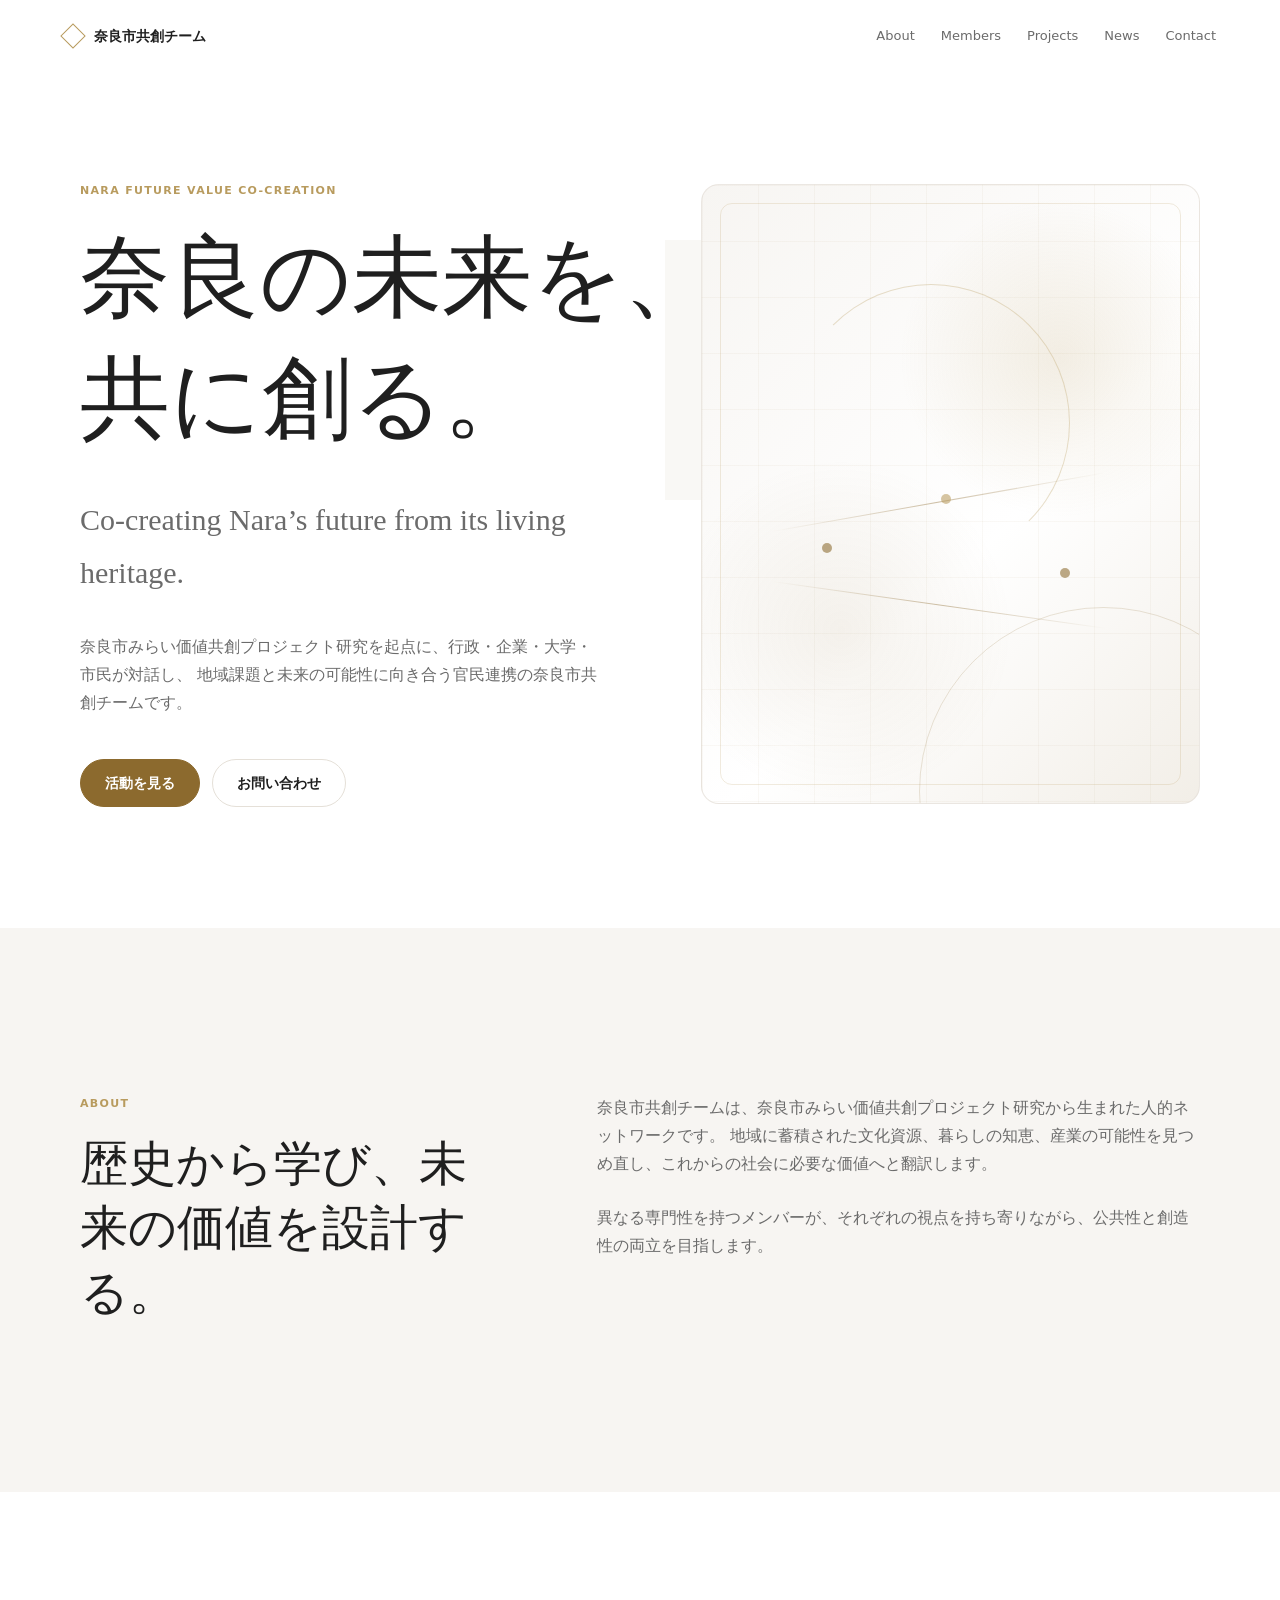
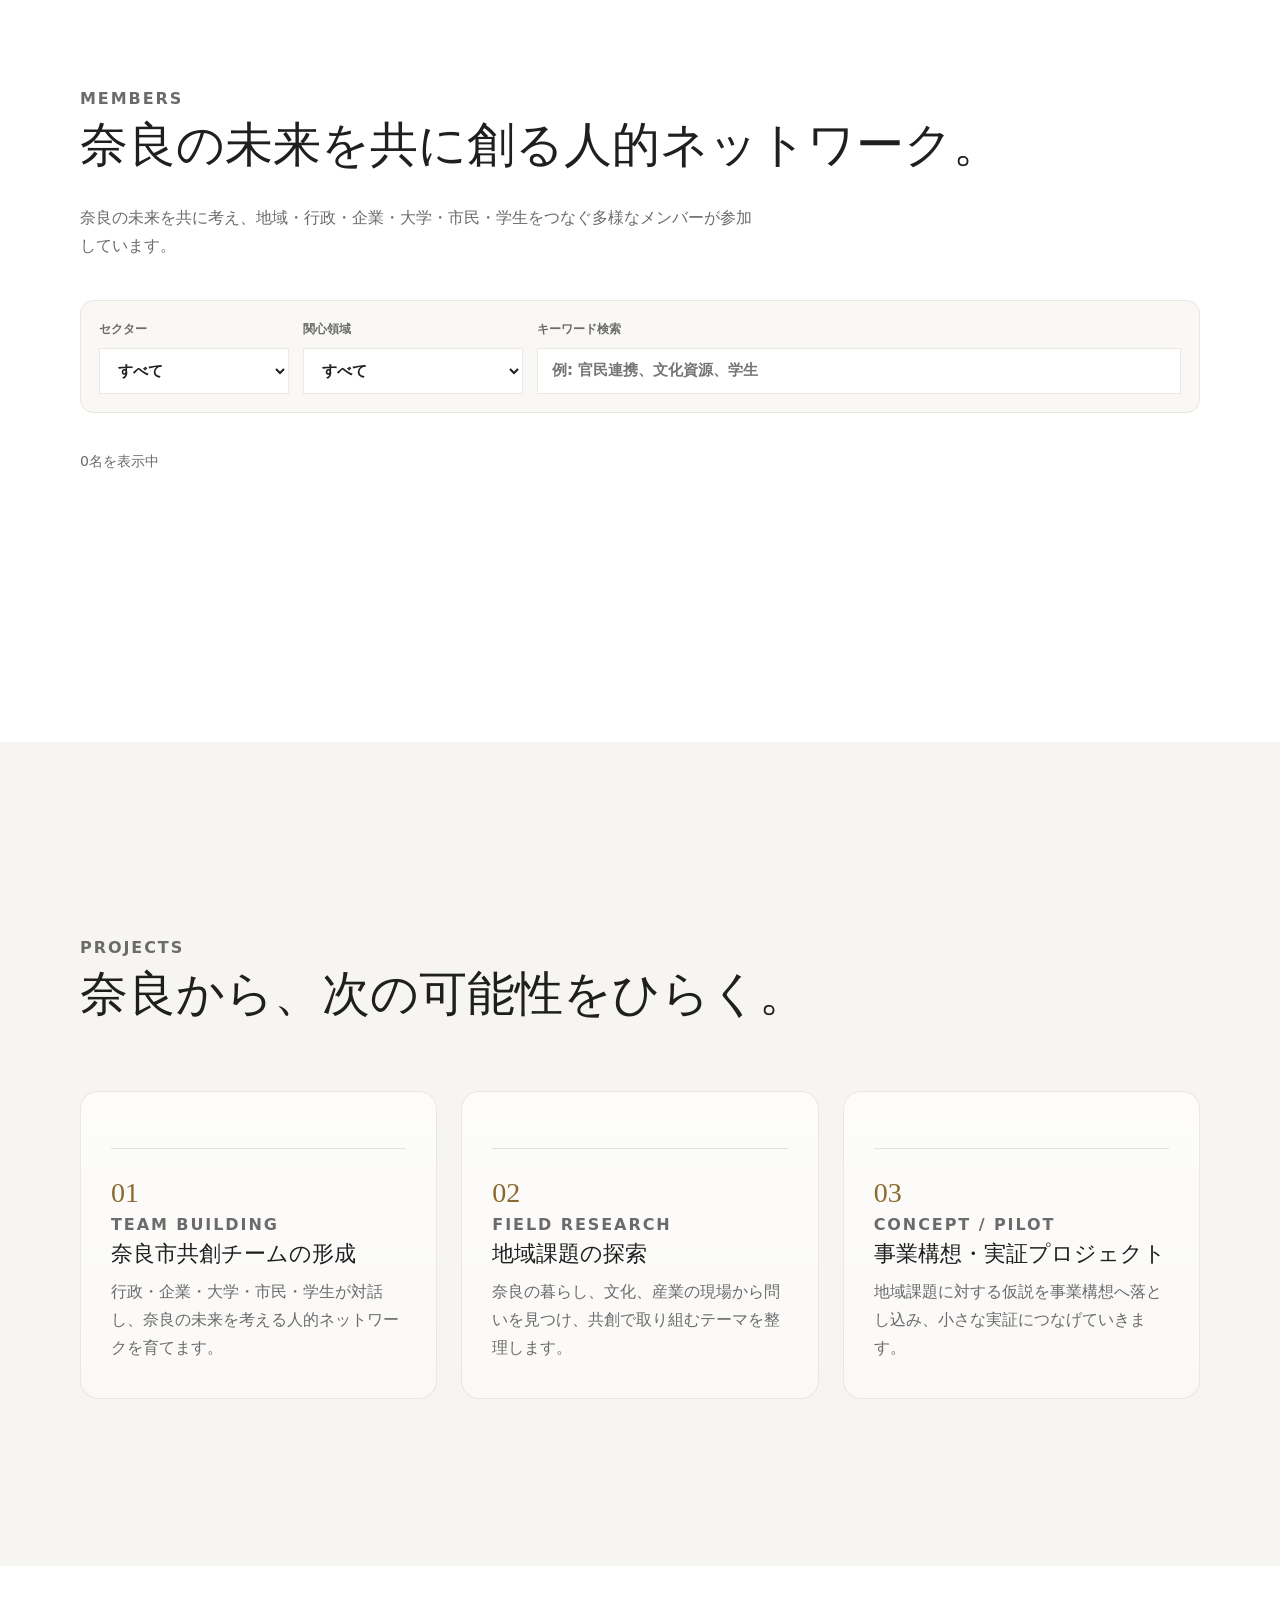
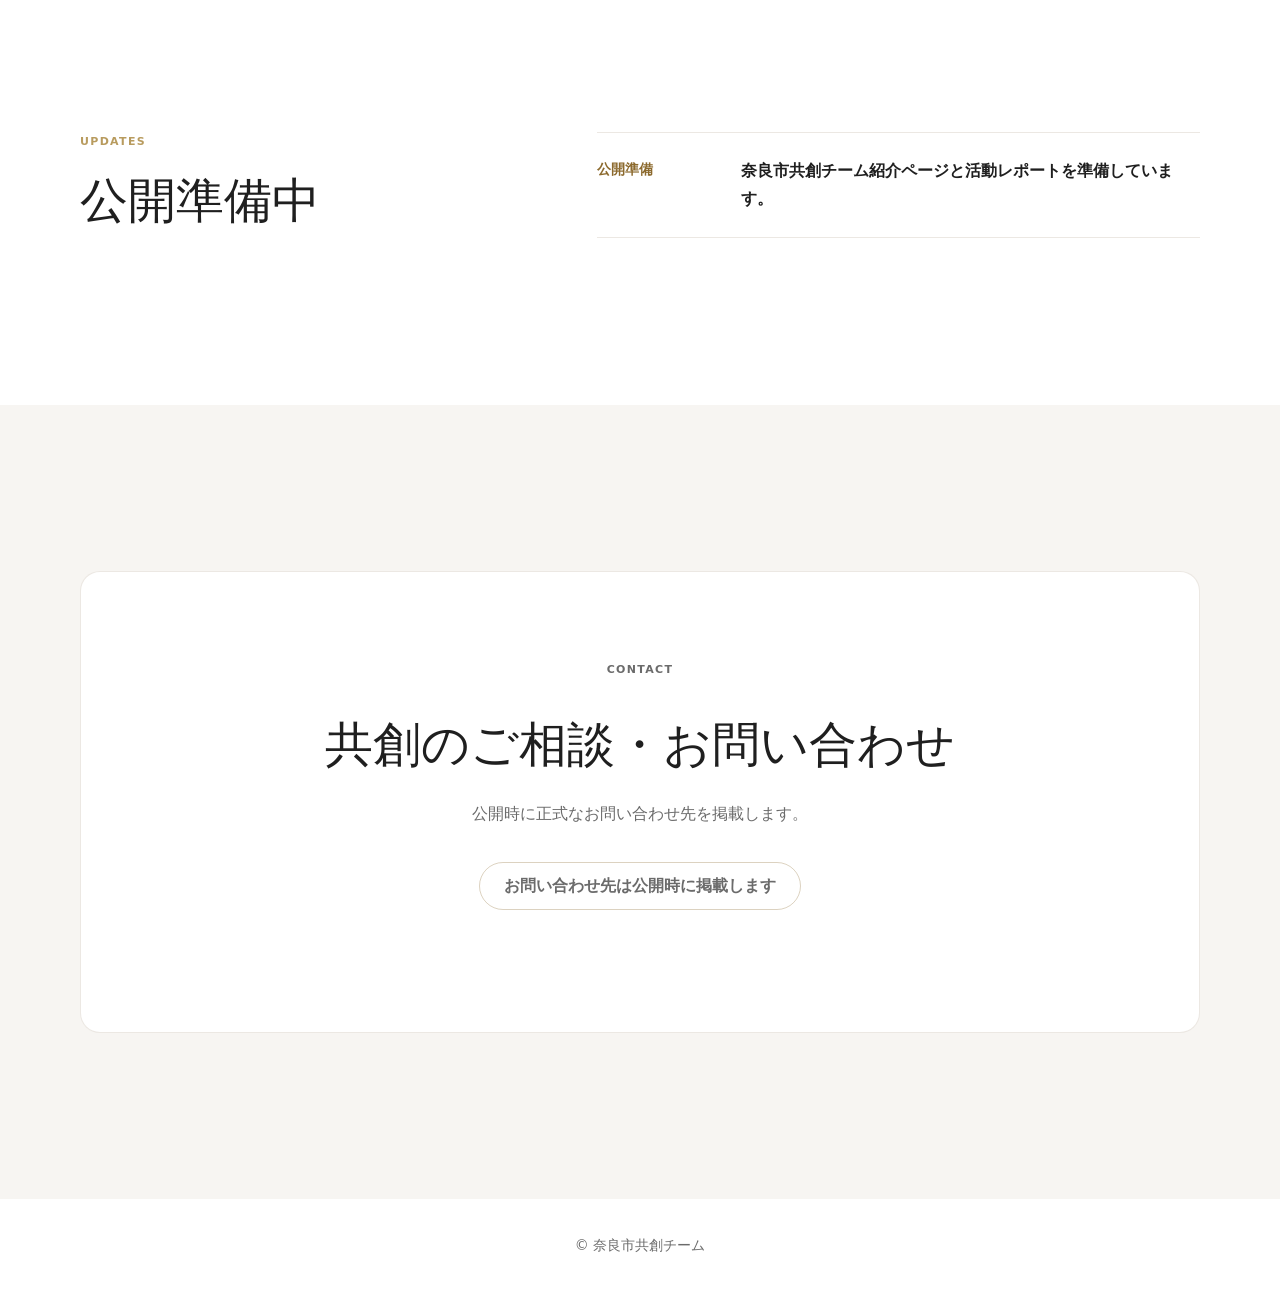
==== index.html @ 6acf70c8 "Add files via upload" ====
<!DOCTYPE html>
<html lang="ja">
<head>
  <meta charset="UTF-8">
  <meta name="viewport" content="width=device-width, initial-scale=1.0">
  <meta name="description" content="奈良市共創チームは、奈良市みらい価値共創プロジェクト研究から生まれた、共創・地域課題・官民連携を推進する人的ネットワークです。">
  <link rel="canonical" href="https://YOUR_GITHUB_USERNAME.github.io/nara-city-co-creation/">
  <meta property="og:type" content="website">
  <meta property="og:title" content="奈良市共創チーム | 奈良市みらい価値共創プロジェクト研究">
  <meta property="og:description" content="奈良の未来を共に創る。行政・企業・大学・市民がつながり、地域課題に向き合う奈良市共創チーム紹介サイトです。">
  <meta property="og:url" content="https://YOUR_GITHUB_USERNAME.github.io/nara-city-co-creation/">
  <meta property="og:image" content="https://YOUR_GITHUB_USERNAME.github.io/nara-city-co-creation/assets/ogp.svg">
  <meta property="og:image:alt" content="奈良市共創チームのサイトビジュアル">
  <meta property="og:site_name" content="奈良市共創チーム">
  <meta property="og:locale" content="ja_JP">
  <meta name="twitter:card" content="summary">
  <meta name="twitter:image" content="https://YOUR_GITHUB_USERNAME.github.io/nara-city-co-creation/assets/ogp.svg">
  <title>奈良市共創チーム | 奈良市みらい価値共創プロジェクト研究</title>
  <link rel="stylesheet" href="style.css">
</head>
<body>
  <header class="site-header" data-header>
    <a class="brand" href="#hero" aria-label="奈良市共創チーム ホーム">
      <span class="brand-mark"></span>
      <span>奈良市共創チーム</span>
    </a>
    <button class="nav-toggle" type="button" aria-expanded="false" aria-controls="site-nav">
      <span></span>
      <span></span>
      <span></span>
      <span class="sr-only">メニューを開く</span>
    </button>
    <nav class="site-nav" id="site-nav" aria-label="主要ナビゲーション">
      <a href="#about">About</a>
      <a href="#members">Members</a>
      <a href="#projects">Projects</a>
      <a href="#news">News</a>
      <a href="#contact">Contact</a>
    </nav>
  </header>

  <main>
    <section class="hero" id="hero">
      <div class="hero-inner">
        <div class="hero-copy">
          <p class="eyebrow">Nara Future Value Co-Creation</p>
          <h1><span class="nowrap">奈良の未来を、</span><br>共に創る。</h1>
          <p class="hero-subcopy">Co-creating Nara’s future from its living heritage.</p>
          <p class="hero-text">
            奈良市みらい価値共創プロジェクト研究を起点に、行政・企業・大学・市民が対話し、
            地域課題と未来の可能性に向き合う官民連携の奈良市共創チームです。
          </p>
          <div class="hero-actions">
            <a class="button primary" href="#projects">活動を見る</a>
            <a class="button secondary" href="#contact">お問い合わせ</a>
          </div>
        </div>
        <div class="hero-visual" aria-label="奈良の歴史性と未来志向を表す抽象ビジュアル">
          <div class="hero-art" aria-hidden="true">
            <span class="hero-arc"></span>
            <span class="hero-line one"></span>
            <span class="hero-line two"></span>
            <span class="hero-node first"></span>
            <span class="hero-node second"></span>
            <span class="hero-node third"></span>
          </div>
        </div>
      </div>
    </section>

    <section class="section about" id="about">
      <div class="section-grid">
        <div>
          <p class="section-label">About</p>
          <h2>歴史から学び、未来の価値を設計する。</h2>
        </div>
        <div class="section-body">
          <p>
            奈良市共創チームは、奈良市みらい価値共創プロジェクト研究から生まれた人的ネットワークです。
            地域に蓄積された文化資源、暮らしの知恵、産業の可能性を見つめ直し、これからの社会に必要な価値へと翻訳します。
          </p>
          <p>
            異なる専門性を持つメンバーが、それぞれの視点を持ち寄りながら、公共性と創造性の両立を目指します。
          </p>
        </div>
      </div>
    </section>

    <section class="section members" id="members">
      <div class="section-heading">
        <p class="section-label">Members</p>
        <h2>奈良の未来を共に創る人的ネットワーク。</h2>
        <p>
          奈良の未来を共に考え、地域・行政・企業・大学・市民・学生をつなぐ多様なメンバーが参加しています。
        </p>
      </div>
      <div class="member-tools" aria-label="メンバー検索と絞り込み">
        <div class="member-filters">
          <label>
            <span>セクター</span>
            <select id="sector-filter">
              <option value="all">すべて</option>
            </select>
          </label>
          <label>
            <span>関心領域</span>
            <select id="interest-filter">
              <option value="all">すべて</option>
            </select>
          </label>
          <label class="search-label">
            <span>キーワード検索</span>
            <input id="member-search" type="search" placeholder="例: 官民連携、文化資源、学生">
          </label>
        </div>
      </div>
      <p class="member-result" id="member-result" aria-live="polite"></p>
      <ul class="member-grid" id="member-grid"></ul>
    </section>

    <section class="section projects" id="projects">
      <div class="section-heading">
        <p class="section-label">Projects</p>
        <h2>奈良から、次の可能性をひらく。</h2>
      </div>
      <div class="project-grid">
        <article class="project-card">
          <span class="project-number">01</span>
          <p class="project-meta">Team Building</p>
          <h3>奈良市共創チームの形成</h3>
          <p>行政・企業・大学・市民・学生が対話し、奈良の未来を考える人的ネットワークを育てます。</p>
        </article>
        <article class="project-card">
          <span class="project-number">02</span>
          <p class="project-meta">Field Research</p>
          <h3>地域課題の探索</h3>
          <p>奈良の暮らし、文化、産業の現場から問いを見つけ、共創で取り組むテーマを整理します。</p>
        </article>
        <article class="project-card">
          <span class="project-number">03</span>
          <p class="project-meta">Concept / Pilot</p>
          <h3>事業構想・実証プロジェクト</h3>
          <p>地域課題に対する仮説を事業構想へ落とし込み、小さな実証につなげていきます。</p>
        </article>
      </div>
    </section>

    <section class="section news" id="news">
      <div class="section-grid">
        <div>
          <p class="section-label">Updates</p>
          <h2>公開準備中</h2>
        </div>
        <div class="news-list">
          <article class="news-item">
            <span class="news-status">公開準備</span>
            <p>奈良市共創チーム紹介ページと活動レポートを準備しています。</p>
          </article>
        </div>
      </div>
    </section>

    <section class="section contact" id="contact">
      <div class="contact-panel">
        <p class="section-label">Contact</p>
        <h2>共創のご相談・お問い合わせ</h2>
        <p>
          公開時に正式なお問い合わせ先を掲載します。
        </p>
        <p class="contact-status">お問い合わせ先は公開時に掲載します</p>
      </div>
    </section>
  </main>

  <footer class="site-footer">
    <p>&copy; 奈良市共創チーム</p>
  </footer>

  <script src="data/members.js"></script>
  <script src="script.js"></script>
</body>
</html>
---- style.css ----
:root {
  --bg: #ffffff;
  --bg-soft: #f7f5f2;
  --bg-warm: #fbfaf8;
  --text: #1f1f1f;
  --muted: #6b6b6b;
  --action: #8c6a2e;
  --accent: #b89b5e;
  --line: #e5e0d8;
  --line-soft: rgba(229, 224, 216, 0.72);
  --max: 1120px;
  --serif: "Hiragino Mincho ProN", "Yu Mincho", "YuMincho", "Noto Serif JP", serif;
  --sans: "Hiragino Sans", "Yu Gothic", "YuGothic", "Noto Sans JP", system-ui, sans-serif;
}

* {
  box-sizing: border-box;
}

html {
  scroll-behavior: smooth;
}

section {
  scroll-margin-top: 92px;
}

body {
  margin: 0;
  background: var(--bg);
  color: var(--text);
  font-family: var(--sans);
  font-size: 16px;
  line-height: 1.75;
  letter-spacing: 0;
}

a {
  color: inherit;
  text-decoration: none;
}

.sr-only {
  position: absolute;
  width: 1px;
  height: 1px;
  padding: 0;
  margin: -1px;
  overflow: hidden;
  clip: rect(0, 0, 0, 0);
  white-space: nowrap;
  border: 0;
}

.site-header {
  position: fixed;
  inset: 0 0 auto;
  z-index: 20;
  display: flex;
  align-items: center;
  justify-content: space-between;
  gap: 32px;
  padding: 24px clamp(20px, 5vw, 64px);
  background: rgba(255, 255, 255, 0.9);
  border-bottom: 1px solid transparent;
  backdrop-filter: blur(18px);
  box-shadow: 0 0 0 rgba(31, 31, 31, 0);
  transition: background 0.25s ease, border-color 0.25s ease, box-shadow 0.25s ease, padding 0.25s ease;
}

.site-header.is-scrolled {
  padding-top: 16px;
  padding-bottom: 16px;
  background: rgba(255, 255, 255, 0.95);
  border-color: rgba(229, 224, 216, 0.8);
  box-shadow: 0 8px 24px rgba(31, 31, 31, 0.035);
}

.brand {
  display: inline-flex;
  align-items: center;
  gap: 12px;
  font-size: 14px;
  font-weight: 700;
  white-space: nowrap;
}

.brand-mark {
  width: 18px;
  height: 18px;
  border: 1px solid var(--accent);
  transform: rotate(45deg);
}

.site-nav {
  display: flex;
  align-items: center;
  gap: 26px;
  color: var(--muted);
  font-size: 13px;
}

.site-nav a {
  transition: color 0.2s ease;
}

.site-nav a:hover,
.site-nav a:focus-visible {
  color: var(--text);
}

.nav-toggle {
  display: none;
  width: 42px;
  height: 42px;
  padding: 0;
  background: transparent;
  border: 1px solid var(--line);
  border-radius: 50%;
}

.nav-toggle span:not(.sr-only) {
  display: block;
  width: 16px;
  height: 1px;
  margin: 5px auto;
  background: var(--text);
}

.hero {
  min-height: 100vh;
  padding: 148px clamp(20px, 5vw, 64px) 88px;
}

.hero-inner {
  display: grid;
  grid-template-columns: minmax(0, 1.02fr) minmax(360px, 0.98fr);
  align-items: center;
  gap: clamp(56px, 8vw, 112px);
  max-width: var(--max);
  min-height: calc(100vh - 208px);
  margin: 0 auto;
}

.eyebrow,
.section-label,
.role,
.project-meta {
  margin: 0 0 18px;
  color: var(--accent);
  font-size: 11px;
  font-weight: 700;
  letter-spacing: 0.12em;
  text-transform: uppercase;
}

h1,
h2,
h3 {
  margin: 0;
  font-family: var(--serif);
  font-weight: 500;
  line-height: 1.35;
}

h1 {
  font-size: clamp(56px, 7vw, 92px);
  letter-spacing: 0;
}

h2 {
  font-size: clamp(30px, 4vw, 48px);
  letter-spacing: 0;
}

h3 {
  font-size: 22px;
}

.nowrap {
  white-space: nowrap;
}

.hero-subcopy {
  margin: 34px 0 0;
  color: var(--muted);
  font-family: var(--serif);
  font-size: clamp(20px, 2.4vw, 30px);
}

.hero-text {
  max-width: 520px;
  margin: 34px 0 0;
  color: var(--muted);
  font-size: 16px;
}

.hero-actions {
  display: flex;
  flex-wrap: wrap;
  gap: 12px;
  margin-top: 42px;
}

.button {
  display: inline-flex;
  align-items: center;
  justify-content: center;
  min-height: 48px;
  padding: 0 24px;
  border: 1px solid var(--action);
  border-radius: 999px;
  font-size: 14px;
  font-weight: 700;
  transition: transform 0.2s ease, background 0.2s ease, border-color 0.2s ease;
}

.button:hover,
.button:focus-visible {
  transform: translateY(-2px);
}

.button.primary {
  background: var(--action);
  color: #fff;
}

.button.secondary {
  border-color: var(--line);
  color: var(--text);
}

.hero-visual {
  position: relative;
  min-height: 620px;
}

.hero-visual::before {
  position: absolute;
  inset: 56px auto auto -36px;
  width: 44%;
  height: 42%;
  content: "";
  background: rgba(247, 245, 242, 0.72);
}

.hero-art {
  position: relative;
  height: 620px;
  overflow: hidden;
  background:
    linear-gradient(rgba(140, 106, 46, 0.045) 1px, transparent 1px),
    linear-gradient(90deg, rgba(140, 106, 46, 0.045) 1px, transparent 1px),
    radial-gradient(circle at 72% 28%, rgba(184, 155, 94, 0.16), transparent 28%),
    radial-gradient(circle at 28% 72%, rgba(140, 106, 46, 0.09), transparent 30%),
    linear-gradient(135deg, #f7f5f2 0%, #ffffff 58%, #f2eee7 100%);
  background-size: 56px 56px, 56px 56px, auto, auto, auto;
  border: 1px solid var(--line-soft);
  border-radius: 18px;
  animation: heroDrift 28s ease-in-out infinite alternate;
}

.hero-art::before {
  position: absolute;
  inset: 18px;
  content: "";
  border: 1px solid rgba(184, 155, 94, 0.20);
  border-radius: 12px;
}

.hero-art::after {
  position: absolute;
  right: -18%;
  bottom: -28%;
  width: 74%;
  aspect-ratio: 1;
  content: "";
  border: 1px solid rgba(140, 106, 46, 0.18);
  border-radius: 50%;
  animation: heroOrbFloat 34s ease-in-out infinite alternate;
}

.hero-arc {
  position: absolute;
  top: 16%;
  left: 18%;
  width: 56%;
  aspect-ratio: 1;
  border: 1px solid rgba(184, 155, 94, 0.32);
  border-left-color: transparent;
  border-bottom-color: transparent;
  border-radius: 50%;
  animation: heroArcFloat 26s ease-in-out infinite alternate;
}

.hero-line {
  position: absolute;
  left: 14%;
  width: 68%;
  height: 1px;
  background: linear-gradient(90deg, transparent, rgba(140, 106, 46, 0.42), transparent);
  transform-origin: left center;
}

.hero-line.one {
  top: 56%;
  transform: rotate(-10deg);
  animation: heroLineFloatOne 24s ease-in-out infinite alternate;
}

.hero-line.two {
  top: 64%;
  transform: rotate(8deg);
  animation: heroLineFloatTwo 30s ease-in-out infinite alternate;
}

.hero-node {
  position: absolute;
  width: 10px;
  aspect-ratio: 1;
  background: var(--action);
  border-radius: 50%;
  opacity: 0.58;
  animation: heroNodeFloat 18s ease-in-out infinite alternate;
}

.hero-node.first {
  left: 24%;
  top: 58%;
}

.hero-node.second {
  left: 48%;
  top: 50%;
  background: var(--accent);
  animation-delay: -5s;
}

.hero-node.third {
  left: 72%;
  top: 62%;
  animation-delay: -9s;
}

.js .reveal {
  opacity: 0;
  transform: translateY(18px);
  transition: opacity 0.7s ease, transform 0.7s ease;
  transition-delay: var(--reveal-delay, 0ms);
}

.js .reveal.is-visible {
  opacity: 1;
  transform: translateY(0);
}

@keyframes heroDrift {
  from {
    background-position: 0 0, 0 0, 0 0, 0 0, 0 0;
  }

  to {
    background-position: 14px 10px, 14px 10px, 0 0, 0 0, 0 0;
  }
}

@keyframes heroOrbFloat {
  from {
    transform: translate3d(0, 0, 0) scale(1);
  }

  to {
    transform: translate3d(-12px, -16px, 0) scale(1.015);
  }
}

@keyframes heroArcFloat {
  from {
    transform: translate3d(0, 0, 0) rotate(0deg);
  }

  to {
    transform: translate3d(8px, -10px, 0) rotate(2deg);
  }
}

@keyframes heroLineFloatOne {
  from {
    transform: translate3d(0, 0, 0) rotate(-10deg);
  }

  to {
    transform: translate3d(8px, -8px, 0) rotate(-9deg);
  }
}

@keyframes heroLineFloatTwo {
  from {
    transform: translate3d(0, 0, 0) rotate(8deg);
  }

  to {
    transform: translate3d(-8px, 8px, 0) rotate(7deg);
  }
}

@keyframes heroNodeFloat {
  from {
    transform: translate3d(0, 0, 0);
  }

  to {
    transform: translate3d(4px, -7px, 0);
  }
}

.section {
  padding: clamp(104px, 13vw, 176px) clamp(20px, 5vw, 64px);
}

.about,
.projects,
.contact {
  background: var(--bg-soft);
}

.section-grid,
.section-heading,
.project-grid,
.member-grid,
.contact-panel {
  max-width: var(--max);
  margin: 0 auto;
}

.section-grid {
  display: grid;
  grid-template-columns: minmax(260px, 0.8fr) minmax(0, 1.2fr);
  gap: clamp(48px, 9vw, 128px);
}

.section-body p,
.section-heading p,
.member-card p,
.project-card p,
.contact-panel p {
  color: var(--muted);
}

.section-body p {
  margin: 0 0 26px;
  font-size: 16px;
}

.section-heading {
  margin-bottom: 64px;
}

.section-heading p {
  max-width: 680px;
  margin: 26px 0 0;
  font-size: 16px;
}

.member-tools {
  display: grid;
  max-width: var(--max);
  margin: -24px auto 36px;
}

.member-filters {
  display: grid;
  grid-template-columns: 190px 220px minmax(260px, 1fr);
  gap: 14px;
  padding: 18px;
  background: rgba(247, 245, 242, 0.72);
  border: 1px solid var(--line-soft);
  border-radius: 14px;
}

.member-filters label {
  display: grid;
  gap: 8px;
  color: var(--muted);
  font-size: 12px;
  font-weight: 700;
}

.member-filters select,
.member-filters input {
  width: 100%;
  min-height: 46px;
  padding: 0 14px;
  background: var(--bg);
  border: 1px solid var(--line-soft);
  color: var(--text);
  font: inherit;
  font-size: 15px;
}

.member-filters select:focus,
.member-filters input:focus {
  border-color: var(--action);
  outline: 2px solid rgba(140, 106, 46, 0.16);
  outline-offset: 0;
}

.member-result {
  max-width: var(--max);
  margin: 0 auto 16px;
  color: var(--muted);
  font-size: 14px;
  transition: opacity 0.18s ease, transform 0.18s ease;
}

.member-result.is-updating {
  opacity: 0.45;
  transform: translateY(2px);
}

.member-grid {
  display: grid;
  grid-template-columns: repeat(auto-fit, minmax(280px, 1fr));
  gap: 24px;
  padding: 0;
  list-style: none;
  transition: opacity 0.18s ease, transform 0.18s ease;
}

.member-grid.is-updating {
  opacity: 0.32;
  transform: translateY(4px);
}

.member-item {
  min-width: 0;
}

.member-card {
  position: relative;
  display: grid;
  grid-template-columns: 72px minmax(0, 1fr);
  gap: 22px;
  min-width: 0;
  min-height: 100%;
  padding: 30px;
  background: var(--bg);
  border: 1px solid var(--line-soft);
  border-radius: 18px;
  box-shadow: 0 1px 0 rgba(31, 31, 31, 0.02);
  transition: border-color 0.24s ease, box-shadow 0.24s ease, transform 0.24s ease;
}

.member-card:hover,
.member-card:focus-within {
  border-color: rgba(184, 155, 94, 0.45);
  box-shadow: 0 14px 34px rgba(31, 31, 31, 0.055);
  transform: translateY(-3px);
}

.member-avatar {
  display: grid;
  width: 72px;
  aspect-ratio: 1;
  place-items: center;
  overflow: hidden;
  background:
    radial-gradient(circle at 34% 28%, rgba(255, 255, 255, 0.78), transparent 34%),
    linear-gradient(135deg, rgba(184, 155, 94, 0.13), rgba(247, 245, 242, 0.96)),
    var(--bg-soft);
  border: 1px solid rgba(184, 155, 94, 0.22);
  border-radius: 50%;
  color: var(--accent);
  font-family: var(--serif);
  font-size: 18px;
  transition: background 0.24s ease, border-color 0.24s ease, color 0.24s ease, transform 0.24s ease;
}

.member-avatar img {
  width: 100%;
  height: 100%;
  object-fit: cover;
}

.member-card:hover .member-avatar,
.member-card:focus-within .member-avatar {
  border-color: rgba(140, 106, 46, 0.34);
  color: var(--action);
  transform: translateY(-1px) scale(1.015);
}

.member-info {
  display: flex;
  flex: 1;
  flex-direction: column;
}

.portrait-placeholder {
  width: 160px;
  aspect-ratio: 1;
  background:
    linear-gradient(135deg, rgba(184, 155, 94, 0.14), rgba(31, 31, 31, 0.03)),
    var(--bg-soft);
  border: 1px solid var(--line);
  border-radius: 50%;
}

.member-card h3,
.project-card h3 {
  margin-bottom: 10px;
}

.member-card h3 {
  font-size: 24px;
}

.member-card p {
  margin: 0;
}

.member-card .member-position {
  margin-bottom: 18px;
  color: var(--text);
  font-size: 15px;
  line-height: 1.6;
}

.member-tags {
  display: flex;
  flex-wrap: wrap;
  gap: 8px;
  margin-bottom: 18px;
}

.member-tag {
  display: inline-flex;
  align-items: center;
  min-height: 26px;
  padding: 0 10px;
  background: rgba(247, 245, 242, 0.78);
  border: 1px solid var(--line-soft);
  color: var(--muted);
  font-size: 11px;
  transition: background 0.24s ease, border-color 0.24s ease, color 0.24s ease;
}

.member-card:hover .member-tag,
.member-card:focus-within .member-tag {
  background: rgba(184, 155, 94, 0.09);
  border-color: rgba(184, 155, 94, 0.28);
  color: var(--action);
}

.js .reveal.is-visible.member-card:hover,
.js .reveal.is-visible.member-card:focus-within,
.js .reveal.is-visible .member-card:hover,
.js .reveal.is-visible .member-card:focus-within {
  transform: translateY(-3px);
}

.member-comment {
  max-width: 34em;
  font-size: 16px;
}

.member-card.is-preparing {
  background:
    linear-gradient(135deg, rgba(184, 155, 94, 0.08), rgba(255, 255, 255, 0.9)),
    var(--bg);
}

.member-card.is-preparing .member-avatar {
  color: var(--muted);
}

.member-empty {
  grid-column: 1 / -1;
  padding: 28px;
  background: var(--bg-soft);
  border: 1px solid var(--line-soft);
  border-radius: 14px;
  color: var(--muted);
  text-align: center;
}

.member-links {
  display: flex;
  flex-wrap: wrap;
  gap: 10px;
  margin-top: auto;
  padding-top: 22px;
}

.member-link {
  color: var(--text);
  font-size: 12px;
  font-weight: 700;
  text-decoration: underline;
  text-decoration-color: rgba(184, 155, 94, 0.45);
  text-underline-offset: 4px;
}

.project-grid {
  display: grid;
  grid-template-columns: repeat(3, 1fr);
  gap: 24px;
}

.project-card {
  position: relative;
  min-width: 0;
  padding: 34px 30px 36px;
  background:
    linear-gradient(180deg, rgba(255, 255, 255, 0.72), rgba(255, 255, 255, 0.42)),
    var(--bg-soft);
  border: 1px solid var(--line-soft);
  border-radius: 18px;
}

.project-card::before {
  display: block;
  width: 100%;
  height: 1px;
  margin: 22px 0 30px;
  content: "";
  background: var(--line);
}

.project-number {
  display: inline-block;
  color: var(--action);
  font-family: var(--serif);
  font-size: 28px;
  line-height: 1;
}

.project-card p {
  margin: 0;
  font-size: 16px;
}

.news-list {
  border-top: 1px solid var(--line-soft);
}

.news-item {
  display: grid;
  grid-template-columns: 120px minmax(0, 1fr);
  gap: 24px;
  padding: 24px 0;
  border-bottom: 1px solid var(--line-soft);
}

.news-item time,
.news-status {
  color: var(--muted);
  font-size: 14px;
}

.news-status {
  color: var(--action);
  font-weight: 700;
}

.news-item a,
.news-item p {
  font-weight: 700;
  margin: 0;
}

.contact-panel {
  padding: clamp(56px, 8vw, 88px);
  background: var(--bg);
  border: 1px solid var(--line-soft);
  border-radius: 20px;
  text-align: center;
}

.contact-panel h2 {
  margin-bottom: 22px;
}

.contact-panel p {
  max-width: 640px;
  margin: 0 auto 34px;
}

.contact-status {
  display: inline-flex;
  align-items: center;
  justify-content: center;
  min-height: 48px;
  margin: 0 auto;
  padding: 0 24px;
  border: 1px solid rgba(140, 106, 46, 0.30);
  border-radius: 999px;
  color: var(--action);
  font-weight: 700;
}

.site-footer {
  padding: 34px 20px;
  color: var(--muted);
  font-size: 14px;
  text-align: center;
}

.site-footer p {
  margin: 0;
}

.error-page {
  display: grid;
  min-height: 100vh;
  place-content: center;
  padding: 40px 20px;
  text-align: center;
}

.error-page h1 {
  margin-bottom: 18px;
}

.error-page p:not(.section-label) {
  margin: 0 0 28px;
  color: var(--muted);
}

@media (max-width: 900px) {
  .nav-toggle {
    display: block;
  }

  .site-nav {
    position: fixed;
    inset: 72px 16px auto;
    display: grid;
    gap: 0;
    padding: 12px;
    background: #fff;
    border: 1px solid var(--line);
    box-shadow: 0 24px 48px rgba(31, 31, 31, 0.08);
    opacity: 0;
    pointer-events: none;
    transform: translateY(-8px);
    transition: opacity 0.2s ease, transform 0.2s ease;
  }

  .site-nav.is-open {
    opacity: 1;
    pointer-events: auto;
    transform: translateY(0);
  }

  .site-nav a {
    padding: 12px;
  }

  .hero {
    min-height: auto;
  }

  .hero-inner,
  .section-grid {
    grid-template-columns: 1fr;
  }

  .hero-inner {
    min-height: 0;
  }

  .hero-visual {
    min-height: 420px;
  }

  .hero-art {
    height: 420px;
  }

  .project-grid,
  .member-grid {
    grid-template-columns: 1fr 1fr;
  }

  .member-filters {
    grid-template-columns: 1fr 1fr;
  }

  .search-label {
    grid-column: 1 / -1;
  }
}

@media (max-width: 640px) {
  .site-header {
    padding: 18px 18px;
  }

  .brand {
    max-width: calc(100vw - 90px);
    white-space: normal;
    line-height: 1.4;
  }

  .hero {
    padding-top: 116px;
  }

  h1 {
    font-size: 44px;
  }

  .hero-actions {
    display: grid;
  }

  .button {
    width: 100%;
  }

  .news-item {
    grid-template-columns: 1fr;
  }

  .member-grid,
  .project-grid {
    grid-template-columns: 1fr;
  }

  .member-filters {
    grid-template-columns: 1fr;
  }

  .search-label {
    grid-column: auto;
  }

  .member-card {
    grid-template-columns: 58px minmax(0, 1fr);
    gap: 18px;
    padding: 22px;
  }

  .member-avatar {
    width: 58px;
  }

  .contact-panel {
    padding: 40px 22px;
  }
}

@media (prefers-reduced-motion: reduce) {
  *,
  *::before,
  *::after {
    animation: none !important;
    scroll-behavior: auto !important;
    transition-duration: 0.001ms !important;
  }

  .js .reveal {
    opacity: 1;
    transform: none;
    transition: none;
  }

  .member-grid.is-updating,
  .member-result.is-updating {
    opacity: 1;
    transform: none;
  }

  .member-card:hover,
  .member-card:focus-within,
  .member-card:hover .member-avatar,
  .member-card:focus-within .member-avatar {
    transform: none;
  }
}

@media print {
  *,
  *::before,
  *::after {
    box-shadow: none !important;
    text-shadow: none !important;
    transition: none !important;
    animation: none !important;
  }

  html {
    scroll-behavior: auto;
  }

  body {
    background: #fff;
    color: #111;
    font-size: 11pt;
    line-height: 1.65;
  }

  .site-header {
    position: static !important;
    inset: auto;
    z-index: auto;
    padding: 18px 0;
    background: #fff;
    border-bottom: 1px solid #ddd;
    backdrop-filter: none;
  }

  .site-header.is-scrolled {
    padding: 18px 0;
    border-bottom: 1px solid #ddd;
  }

  .site-nav,
  .nav-toggle,
  .hero-actions,
  .member-tools {
    display: none;
  }

  main {
    display: block;
  }

  .hero,
  .section {
    min-height: auto;
    padding: 48px 0;
  }

  .hero-inner,
  .section-grid {
    grid-template-columns: 1fr;
    gap: 28px;
    min-height: auto;
  }

  .hero-art {
    height: 260px;
    break-inside: avoid;
  }

  h1 {
    font-size: 42pt;
  }

  h2 {
    font-size: 28pt;
  }

  .member-grid,
  .project-grid {
    grid-template-columns: 1fr 1fr;
    gap: 14px;
  }

  .member-card,
  .project-card,
  .contact-panel {
    break-inside: avoid;
  }

  .member-card:hover,
  .member-card:focus-within {
    transform: none;
  }

  a {
    color: #111;
    text-decoration: none;
  }
}
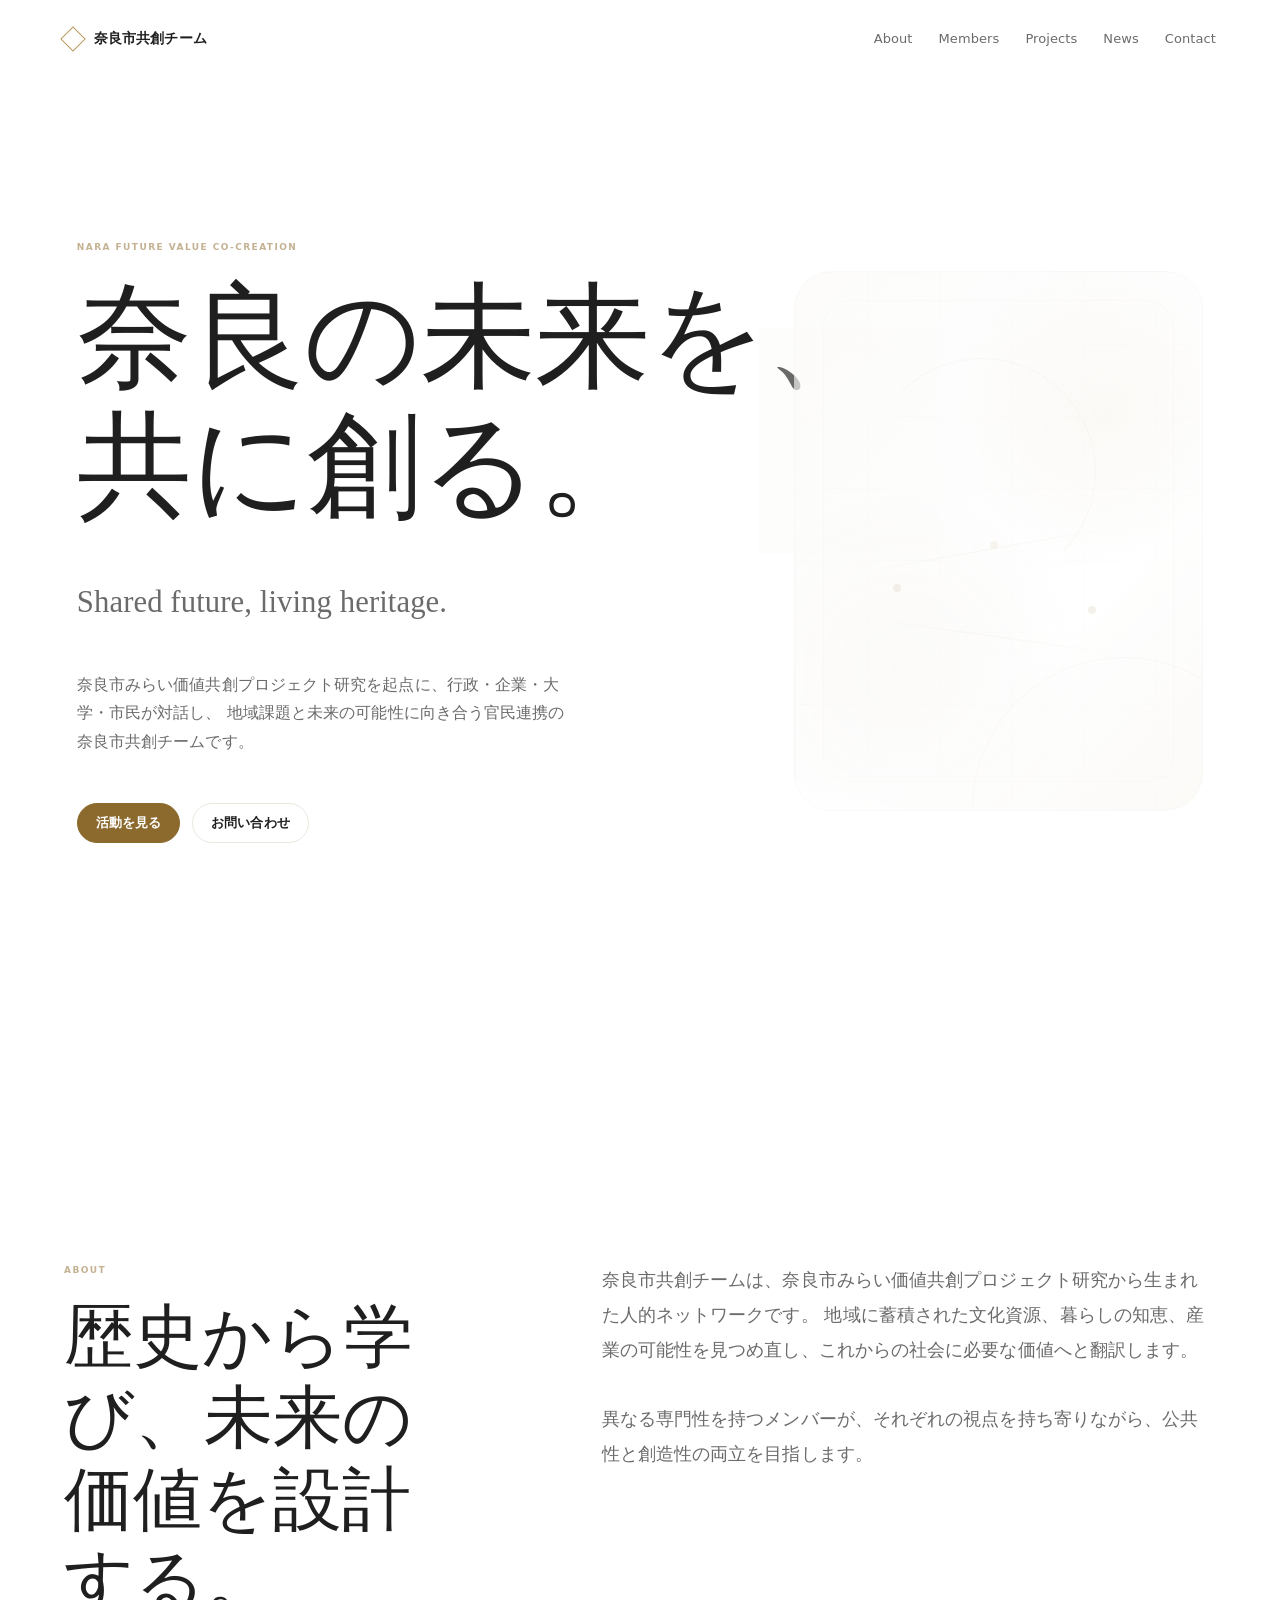
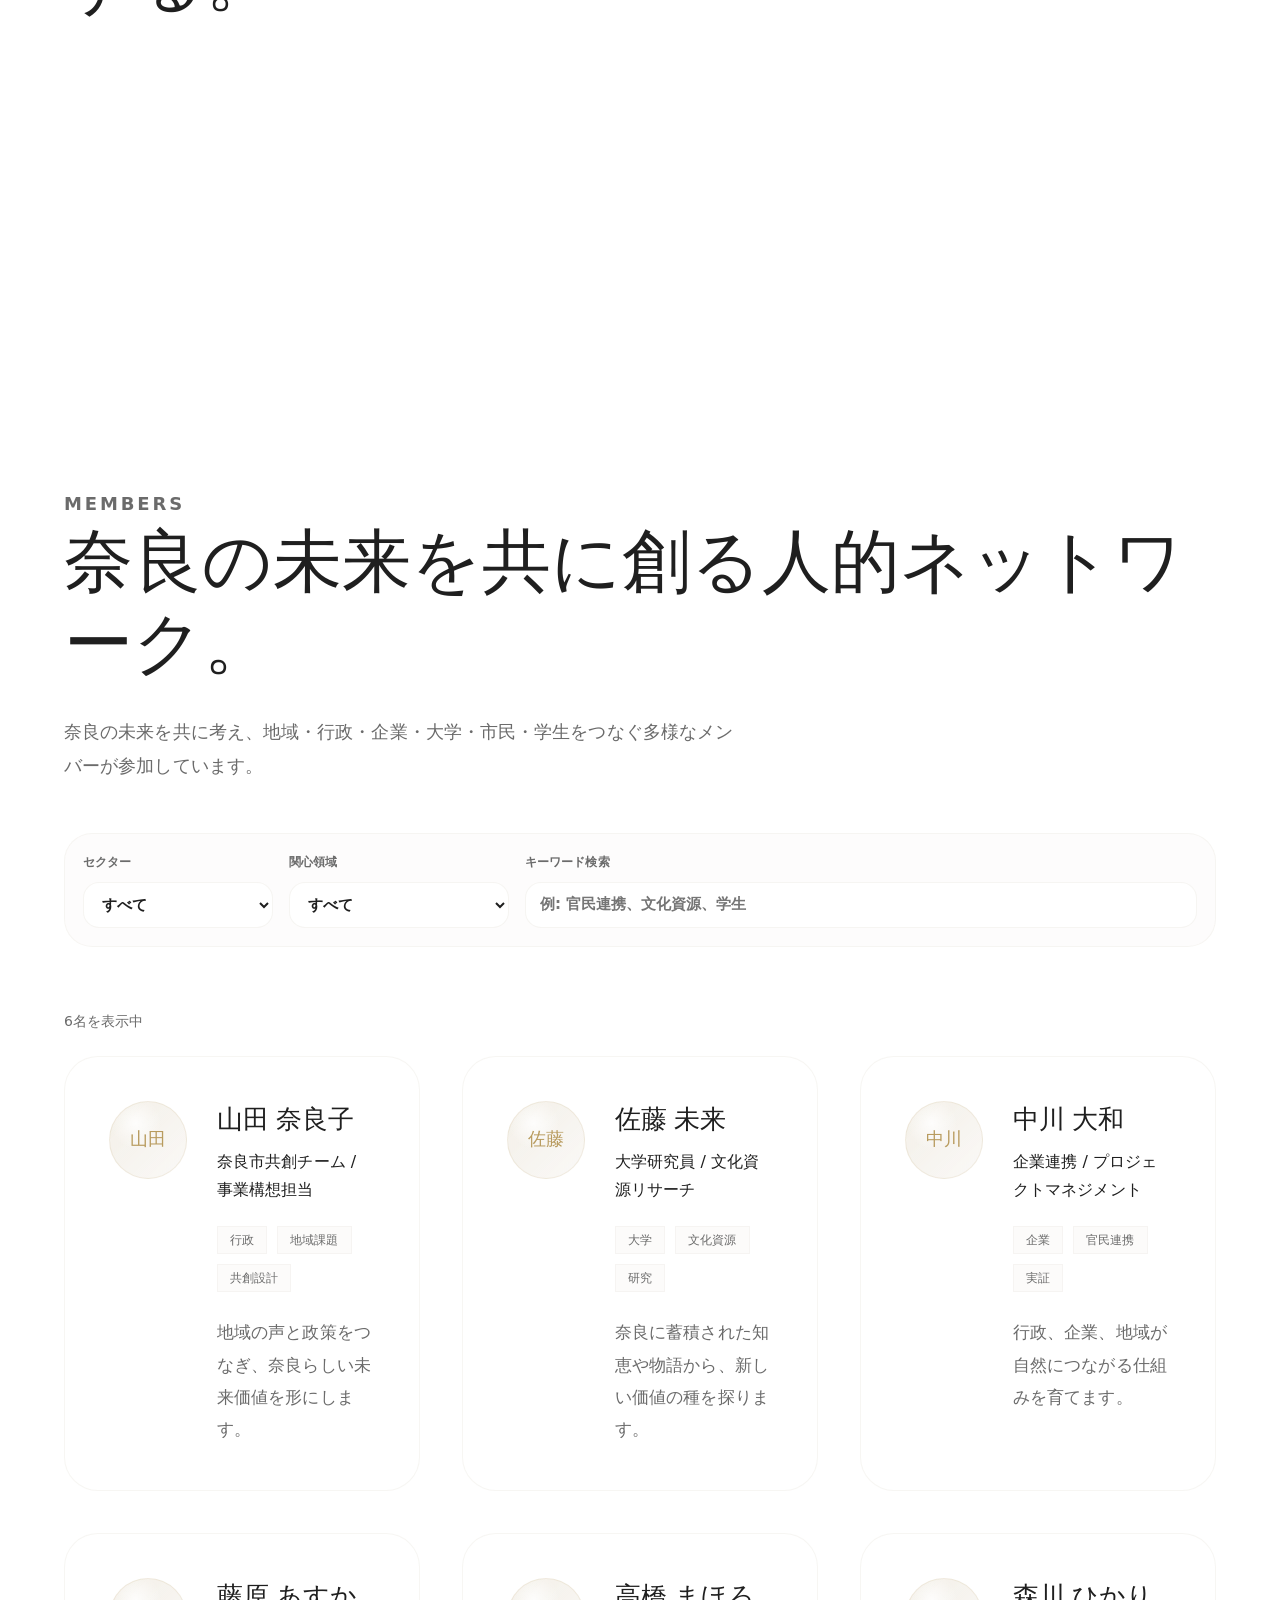
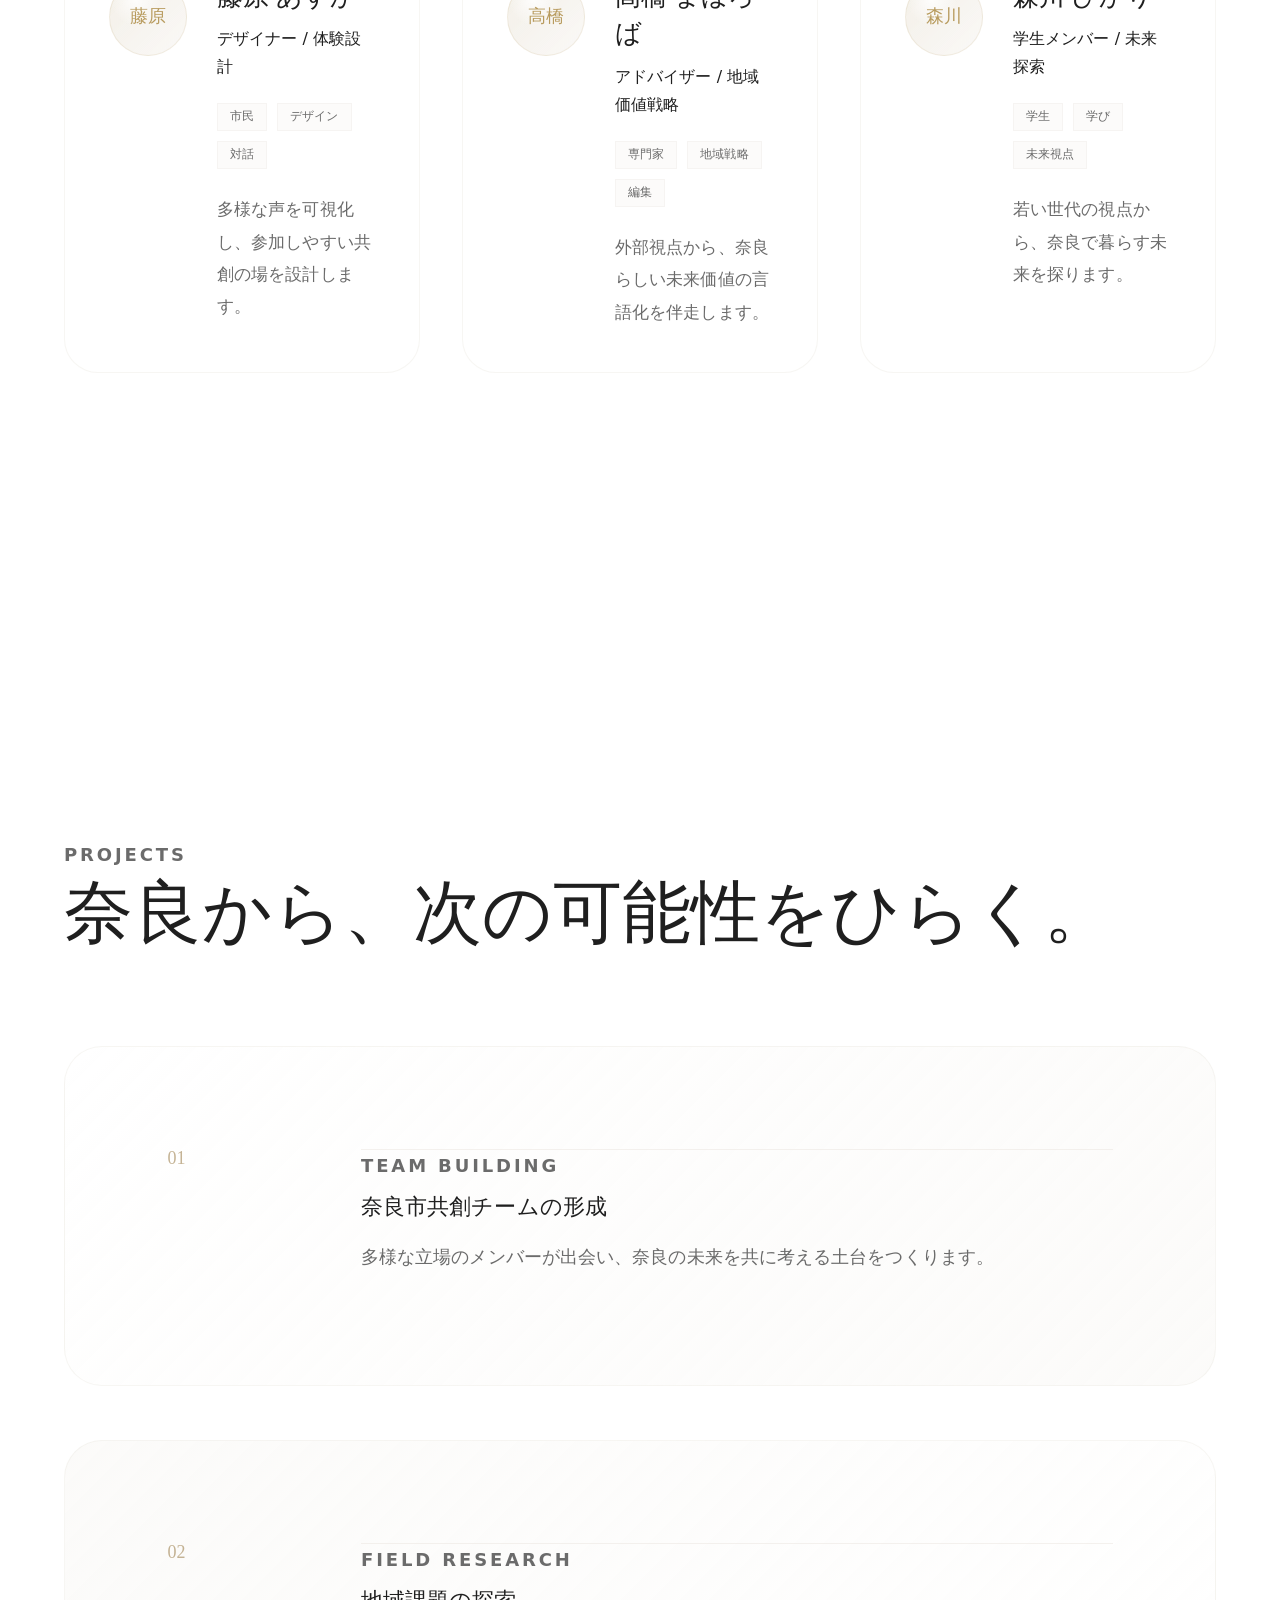
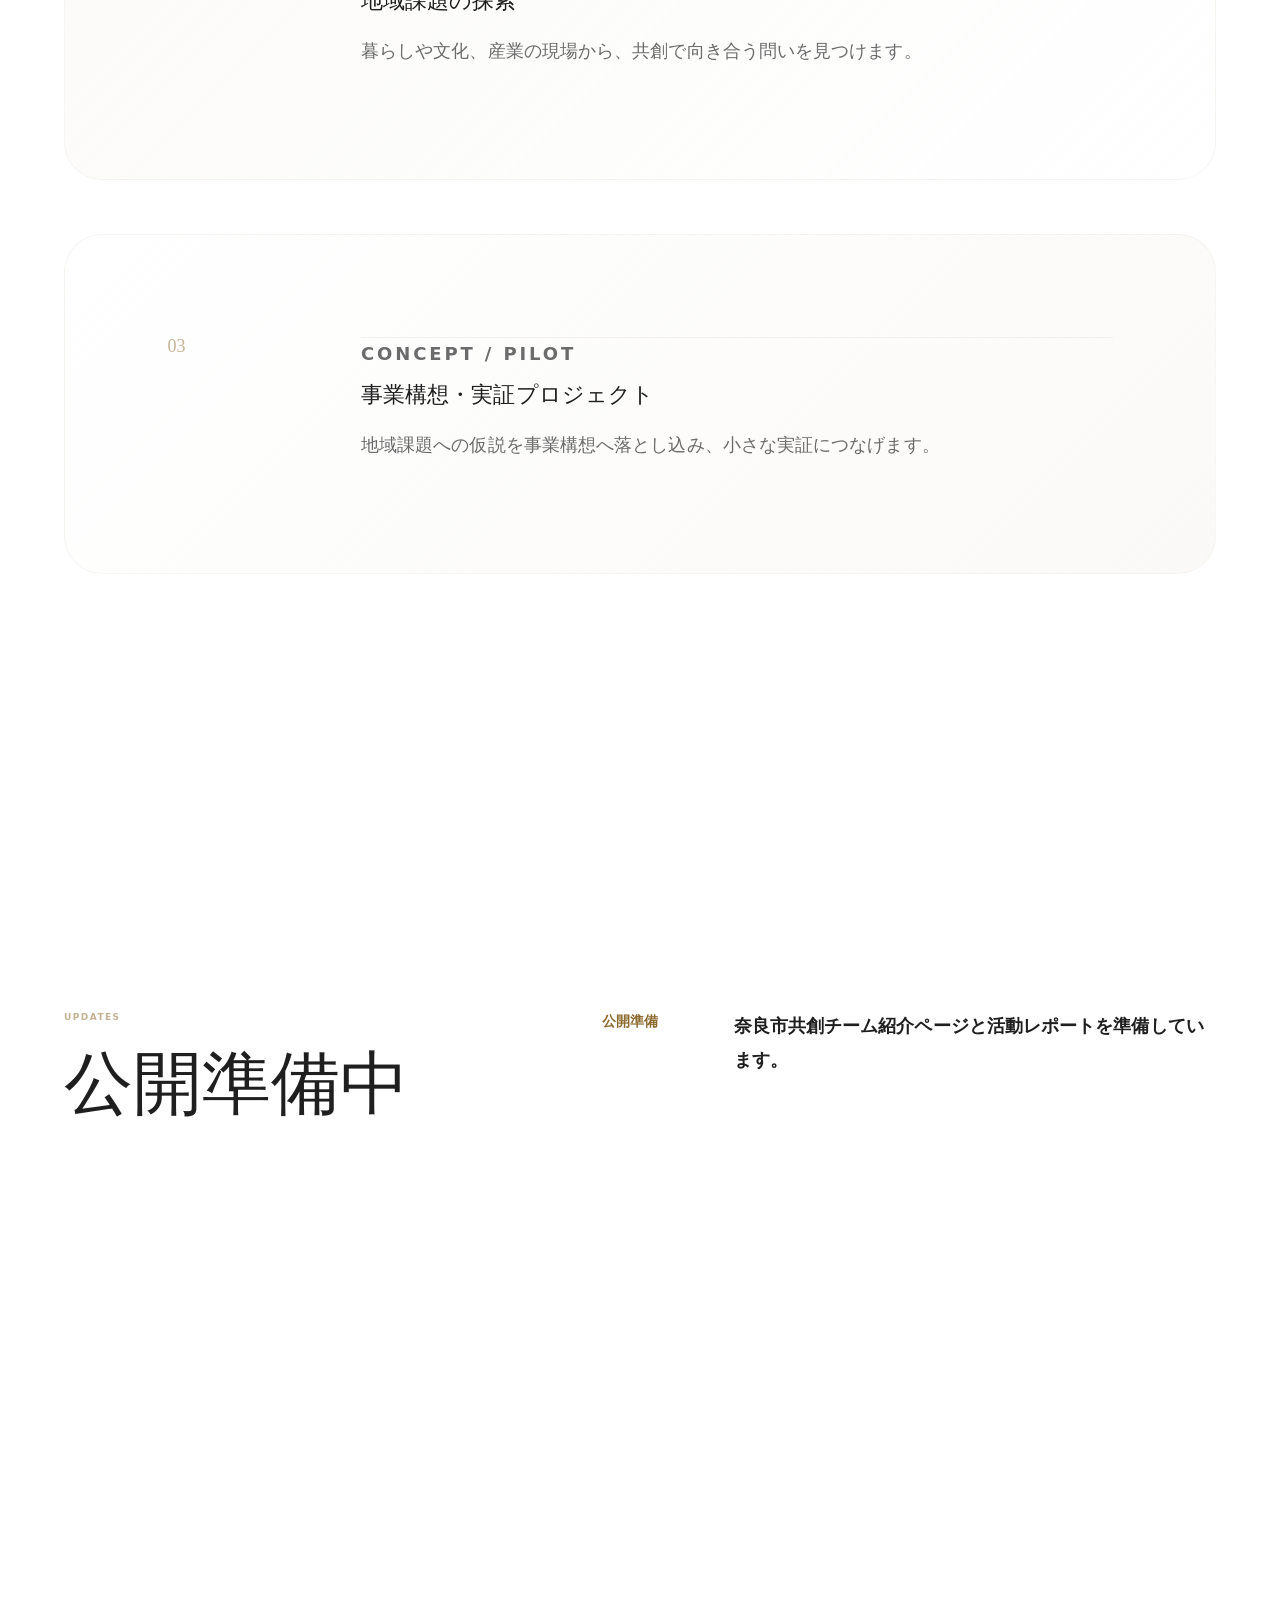
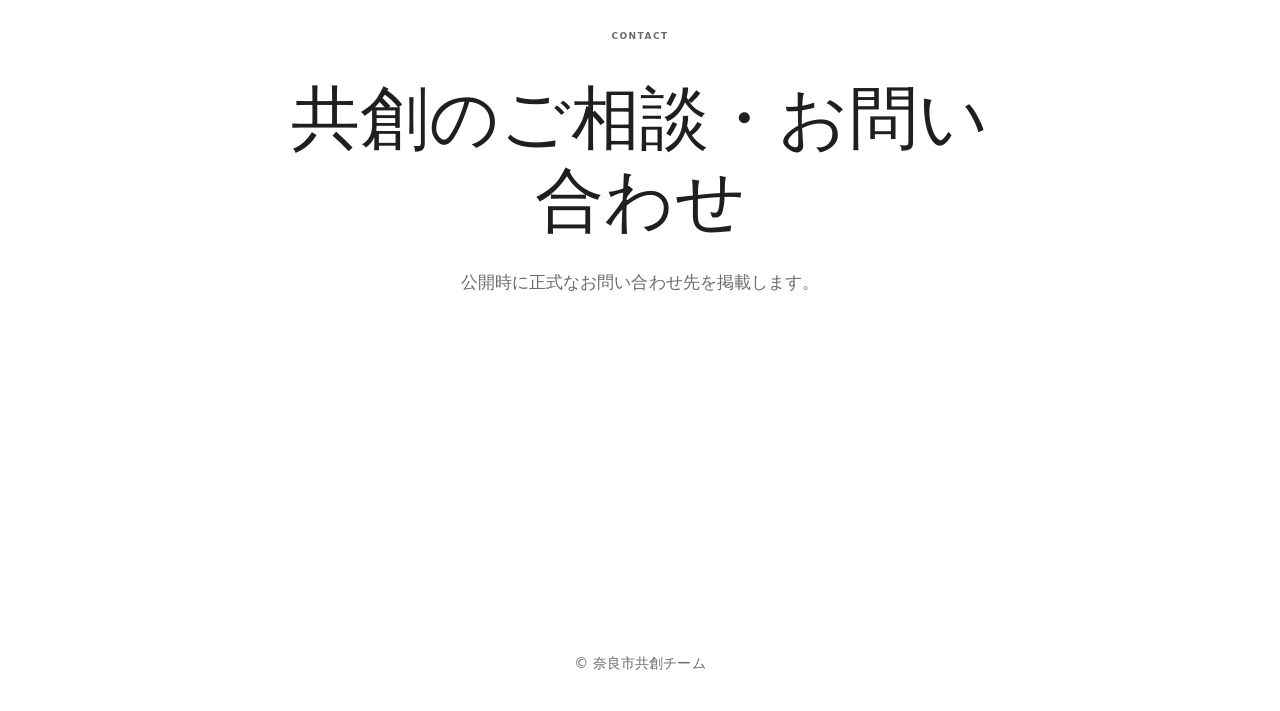
==== commit 0a15452f: "Add files via upload" ====
--- a/index.html
+++ b/index.html
@@ -16,7 +16,7 @@
   <meta name="twitter:card" content="summary">
   <meta name="twitter:image" content="https://YOUR_GITHUB_USERNAME.github.io/nara-city-co-creation/assets/ogp.svg">
   <title>奈良市共創チーム | 奈良市みらい価値共創プロジェクト研究</title>
-  <link rel="stylesheet" href="style.css">
+  <link rel="stylesheet" href="style.css?v=20260515">
 </head>
 <body>
   <header class="site-header" data-header>
@@ -45,7 +45,7 @@
         <div class="hero-copy">
           <p class="eyebrow">Nara Future Value Co-Creation</p>
           <h1><span class="nowrap">奈良の未来を、</span><br>共に創る。</h1>
-          <p class="hero-subcopy">Co-creating Nara’s future from its living heritage.</p>
+          <p class="hero-subcopy">Shared future, living heritage.</p>
           <p class="hero-text">
             奈良市みらい価値共創プロジェクト研究を起点に、行政・企業・大学・市民が対話し、
             地域課題と未来の可能性に向き合う官民連携の奈良市共創チームです。
@@ -128,19 +128,19 @@
           <span class="project-number">01</span>
           <p class="project-meta">Team Building</p>
           <h3>奈良市共創チームの形成</h3>
-          <p>行政・企業・大学・市民・学生が対話し、奈良の未来を考える人的ネットワークを育てます。</p>
+          <p>多様な立場のメンバーが出会い、奈良の未来を共に考える土台をつくります。</p>
         </article>
         <article class="project-card">
           <span class="project-number">02</span>
           <p class="project-meta">Field Research</p>
           <h3>地域課題の探索</h3>
-          <p>奈良の暮らし、文化、産業の現場から問いを見つけ、共創で取り組むテーマを整理します。</p>
+          <p>暮らしや文化、産業の現場から、共創で向き合う問いを見つけます。</p>
         </article>
         <article class="project-card">
           <span class="project-number">03</span>
           <p class="project-meta">Concept / Pilot</p>
           <h3>事業構想・実証プロジェクト</h3>
-          <p>地域課題に対する仮説を事業構想へ落とし込み、小さな実証につなげていきます。</p>
+          <p>地域課題への仮説を事業構想へ落とし込み、小さな実証につなげます。</p>
         </article>
       </div>
     </section>
@@ -167,7 +167,6 @@
         <p>
           公開時に正式なお問い合わせ先を掲載します。
         </p>
-        <p class="contact-status">お問い合わせ先は公開時に掲載します</p>
       </div>
     </section>
   </main>
@@ -176,7 +175,7 @@
     <p>&copy; 奈良市共創チーム</p>
   </footer>
 
-  <script src="data/members.js"></script>
-  <script src="script.js"></script>
+  <script src="data/members.js?v=20260515"></script>
+  <script src="script.js?v=20260515"></script>
 </body>
 </html>
--- a/style.css
+++ b/style.css
@@ -1,14 +1,14 @@
 :root {
   --bg: #ffffff;
-  --bg-soft: #f7f5f2;
-  --bg-warm: #fbfaf8;
+  --bg-soft: #faf9f7;
+  --bg-warm: #fcfbfa;
   --text: #1f1f1f;
   --muted: #6b6b6b;
   --action: #8c6a2e;
   --accent: #b89b5e;
-  --line: #e5e0d8;
-  --line-soft: rgba(229, 224, 216, 0.72);
-  --max: 1120px;
+  --line: #ebe7df;
+  --line-soft: rgba(229, 224, 216, 0.54);
+  --max: 1180px;
   --serif: "Hiragino Mincho ProN", "Yu Mincho", "YuMincho", "Noto Serif JP", serif;
   --sans: "Hiragino Sans", "Yu Gothic", "YuGothic", "Noto Sans JP", system-ui, sans-serif;
 }
@@ -30,9 +30,9 @@
   background: var(--bg);
   color: var(--text);
   font-family: var(--sans);
-  font-size: 16px;
-  line-height: 1.75;
-  letter-spacing: 0;
+  font-size: 17px;
+  line-height: 1.8;
+  letter-spacing: 0.005em;
 }
 
 a {
@@ -60,8 +60,8 @@
   align-items: center;
   justify-content: space-between;
   gap: 32px;
-  padding: 24px clamp(20px, 5vw, 64px);
-  background: rgba(255, 255, 255, 0.9);
+  padding: 26px clamp(24px, 5vw, 72px);
+  background: rgba(255, 255, 255, 0.84);
   border-bottom: 1px solid transparent;
   backdrop-filter: blur(18px);
   box-shadow: 0 0 0 rgba(31, 31, 31, 0);
@@ -69,11 +69,11 @@
 }
 
 .site-header.is-scrolled {
-  padding-top: 16px;
-  padding-bottom: 16px;
-  background: rgba(255, 255, 255, 0.95);
-  border-color: rgba(229, 224, 216, 0.8);
-  box-shadow: 0 8px 24px rgba(31, 31, 31, 0.035);
+  padding-top: 18px;
+  padding-bottom: 18px;
+  background: rgba(255, 255, 255, 0.94);
+  border-color: rgba(229, 224, 216, 0.62);
+  box-shadow: 0 6px 18px rgba(31, 31, 31, 0.025);
 }
 
 .brand {
@@ -81,7 +81,7 @@
   align-items: center;
   gap: 12px;
   font-size: 14px;
-  font-weight: 700;
+  font-weight: 600;
   white-space: nowrap;
 }
 
@@ -128,17 +128,17 @@
 }
 
 .hero {
-  min-height: 100vh;
-  padding: 148px clamp(20px, 5vw, 64px) 88px;
+  min-height: 116vh;
+  padding: 178px clamp(28px, 6vw, 96px) 140px;
 }
 
 .hero-inner {
   display: grid;
-  grid-template-columns: minmax(0, 1.02fr) minmax(360px, 0.98fr);
+  grid-template-columns: minmax(0, 1.18fr) minmax(300px, 0.82fr);
   align-items: center;
-  gap: clamp(56px, 8vw, 112px);
-  max-width: var(--max);
-  min-height: calc(100vh - 208px);
+  gap: clamp(80px, 10vw, 152px);
+  max-width: 1240px;
+  min-height: calc(116vh - 318px);
   margin: 0 auto;
 }
 
@@ -147,10 +147,10 @@
 .role,
 .project-meta {
   margin: 0 0 18px;
-  color: var(--accent);
-  font-size: 11px;
+  color: rgba(140, 106, 46, 0.52);
+  font-size: 9px;
   font-weight: 700;
-  letter-spacing: 0.12em;
+  letter-spacing: 0.16em;
   text-transform: uppercase;
 }
 
@@ -164,13 +164,15 @@
 }
 
 h1 {
-  font-size: clamp(56px, 7vw, 92px);
+  font-size: clamp(72px, 9vw, 120px);
+  letter-spacing: -0.01em;
+  line-height: 1.12;
+}
+
+h2 {
+  font-size: clamp(44px, 5.4vw, 72px);
   letter-spacing: 0;
-}
-
-h2 {
-  font-size: clamp(30px, 4vw, 48px);
-  letter-spacing: 0;
+  line-height: 1.18;
 }
 
 h3 {
@@ -182,15 +184,15 @@
 }
 
 .hero-subcopy {
-  margin: 34px 0 0;
+  margin: 44px 0 0;
   color: var(--muted);
   font-family: var(--serif);
-  font-size: clamp(20px, 2.4vw, 30px);
+  font-size: clamp(24px, 2.4vw, 32px);
 }
 
 .hero-text {
-  max-width: 520px;
-  margin: 34px 0 0;
+  max-width: 500px;
+  margin: 40px 0 0;
   color: var(--muted);
   font-size: 16px;
 }
@@ -199,25 +201,25 @@
   display: flex;
   flex-wrap: wrap;
   gap: 12px;
-  margin-top: 42px;
+  margin-top: 46px;
 }
 
 .button {
   display: inline-flex;
   align-items: center;
   justify-content: center;
-  min-height: 48px;
-  padding: 0 24px;
+  min-height: 40px;
+  padding: 0 18px;
   border: 1px solid var(--action);
   border-radius: 999px;
-  font-size: 14px;
+  font-size: 13px;
   font-weight: 700;
   transition: transform 0.2s ease, background 0.2s ease, border-color 0.2s ease;
 }
 
 .button:hover,
 .button:focus-visible {
-  transform: translateY(-2px);
+  transform: translateY(-1px);
 }
 
 .button.primary {
@@ -232,7 +234,7 @@
 
 .hero-visual {
   position: relative;
-  min-height: 620px;
+  min-height: 540px;
 }
 
 .hero-visual::before {
@@ -241,31 +243,32 @@
   width: 44%;
   height: 42%;
   content: "";
-  background: rgba(247, 245, 242, 0.72);
+  background: rgba(250, 249, 247, 0.34);
 }
 
 .hero-art {
   position: relative;
-  height: 620px;
+  height: 540px;
   overflow: hidden;
   background:
-    linear-gradient(rgba(140, 106, 46, 0.045) 1px, transparent 1px),
-    linear-gradient(90deg, rgba(140, 106, 46, 0.045) 1px, transparent 1px),
-    radial-gradient(circle at 72% 28%, rgba(184, 155, 94, 0.16), transparent 28%),
-    radial-gradient(circle at 28% 72%, rgba(140, 106, 46, 0.09), transparent 30%),
-    linear-gradient(135deg, #f7f5f2 0%, #ffffff 58%, #f2eee7 100%);
-  background-size: 56px 56px, 56px 56px, auto, auto, auto;
-  border: 1px solid var(--line-soft);
-  border-radius: 18px;
-  animation: heroDrift 28s ease-in-out infinite alternate;
+    linear-gradient(rgba(140, 106, 46, 0.016) 1px, transparent 1px),
+    linear-gradient(90deg, rgba(140, 106, 46, 0.016) 1px, transparent 1px),
+    radial-gradient(circle at 76% 26%, rgba(184, 155, 94, 0.07), transparent 30%),
+    radial-gradient(circle at 26% 74%, rgba(140, 106, 46, 0.04), transparent 36%),
+    linear-gradient(135deg, #fcfbfa 0%, #ffffff 66%, #faf8f4 100%);
+  background-size: 72px 72px, 72px 72px, auto, auto, auto;
+  border: 1px solid rgba(229, 224, 216, 0.24);
+  border-radius: 38px;
+  opacity: 0.64;
+  animation: heroDrift 72s ease-in-out infinite alternate;
 }
 
 .hero-art::before {
   position: absolute;
-  inset: 18px;
+  inset: 28px;
   content: "";
-  border: 1px solid rgba(184, 155, 94, 0.20);
-  border-radius: 12px;
+  border: 1px solid rgba(184, 155, 94, 0.055);
+  border-radius: 28px;
 }
 
 .hero-art::after {
@@ -275,9 +278,9 @@
   width: 74%;
   aspect-ratio: 1;
   content: "";
-  border: 1px solid rgba(140, 106, 46, 0.18);
+  border: 1px solid rgba(140, 106, 46, 0.055);
   border-radius: 50%;
-  animation: heroOrbFloat 34s ease-in-out infinite alternate;
+  animation: heroOrbFloat 78s ease-in-out infinite alternate;
 }
 
 .hero-arc {
@@ -286,11 +289,11 @@
   left: 18%;
   width: 56%;
   aspect-ratio: 1;
-  border: 1px solid rgba(184, 155, 94, 0.32);
+  border: 1px solid rgba(184, 155, 94, 0.095);
   border-left-color: transparent;
   border-bottom-color: transparent;
   border-radius: 50%;
-  animation: heroArcFloat 26s ease-in-out infinite alternate;
+  animation: heroArcFloat 74s ease-in-out infinite alternate;
 }
 
 .hero-line {
@@ -298,30 +301,30 @@
   left: 14%;
   width: 68%;
   height: 1px;
-  background: linear-gradient(90deg, transparent, rgba(140, 106, 46, 0.42), transparent);
+  background: linear-gradient(90deg, transparent, rgba(140, 106, 46, 0.085), transparent);
   transform-origin: left center;
 }
 
 .hero-line.one {
   top: 56%;
   transform: rotate(-10deg);
-  animation: heroLineFloatOne 24s ease-in-out infinite alternate;
+  animation: heroLineFloatOne 70s ease-in-out infinite alternate;
 }
 
 .hero-line.two {
   top: 64%;
   transform: rotate(8deg);
-  animation: heroLineFloatTwo 30s ease-in-out infinite alternate;
+  animation: heroLineFloatTwo 76s ease-in-out infinite alternate;
 }
 
 .hero-node {
   position: absolute;
-  width: 10px;
+  width: 8px;
   aspect-ratio: 1;
   background: var(--action);
   border-radius: 50%;
-  opacity: 0.58;
-  animation: heroNodeFloat 18s ease-in-out infinite alternate;
+  opacity: 0.14;
+  animation: heroNodeFloat 62s ease-in-out infinite alternate;
 }
 
 .hero-node.first {
@@ -345,7 +348,7 @@
 .js .reveal {
   opacity: 0;
   transform: translateY(18px);
-  transition: opacity 0.7s ease, transform 0.7s ease;
+  transition: opacity 1.08s cubic-bezier(0.22, 1, 0.36, 1), transform 1.08s cubic-bezier(0.22, 1, 0.36, 1);
   transition-delay: var(--reveal-delay, 0ms);
 }
 
@@ -415,13 +418,13 @@
 }
 
 .section {
-  padding: clamp(104px, 13vw, 176px) clamp(20px, 5vw, 64px);
+  padding: clamp(156px, 17vw, 260px) clamp(24px, 5vw, 72px);
 }
 
 .about,
 .projects,
 .contact {
-  background: var(--bg-soft);
+  background: var(--bg);
 }
 
 .section-grid,
@@ -436,7 +439,7 @@
 .section-grid {
   display: grid;
   grid-template-columns: minmax(260px, 0.8fr) minmax(0, 1.2fr);
-  gap: clamp(48px, 9vw, 128px);
+  gap: clamp(64px, 10vw, 148px);
 }
 
 .section-body p,
@@ -448,34 +451,38 @@
 }
 
 .section-body p {
-  margin: 0 0 26px;
-  font-size: 16px;
+  max-width: 700px;
+  margin: 0 0 34px;
+  font-size: 18px;
+  line-height: 1.95;
+  font-weight: 400;
 }
 
 .section-heading {
-  margin-bottom: 64px;
+  margin-bottom: 92px;
 }
 
 .section-heading p {
   max-width: 680px;
-  margin: 26px 0 0;
-  font-size: 16px;
+  margin: 30px 0 0;
+  font-size: 18px;
+  line-height: 1.9;
 }
 
 .member-tools {
   display: grid;
   max-width: var(--max);
-  margin: -24px auto 36px;
+  margin: -42px auto 62px;
 }
 
 .member-filters {
   display: grid;
   grid-template-columns: 190px 220px minmax(260px, 1fr);
-  gap: 14px;
+  gap: 16px;
   padding: 18px;
-  background: rgba(247, 245, 242, 0.72);
-  border: 1px solid var(--line-soft);
-  border-radius: 14px;
+  background: rgba(250, 249, 247, 0.44);
+  border: 1px solid rgba(229, 224, 216, 0.28);
+  border-radius: 28px;
 }
 
 .member-filters label {
@@ -483,7 +490,7 @@
   gap: 8px;
   color: var(--muted);
   font-size: 12px;
-  font-weight: 700;
+  font-weight: 600;
 }
 
 .member-filters select,
@@ -491,8 +498,9 @@
   width: 100%;
   min-height: 46px;
   padding: 0 14px;
-  background: var(--bg);
-  border: 1px solid var(--line-soft);
+  background: rgba(255, 255, 255, 0.82);
+  border: 1px solid rgba(229, 224, 216, 0.34);
+  border-radius: 16px;
   color: var(--text);
   font: inherit;
   font-size: 15px;
@@ -507,10 +515,10 @@
 
 .member-result {
   max-width: var(--max);
-  margin: 0 auto 16px;
+  margin: 0 auto 22px;
   color: var(--muted);
   font-size: 14px;
-  transition: opacity 0.18s ease, transform 0.18s ease;
+  transition: opacity 0.26s ease, transform 0.26s ease;
 }
 
 .member-result.is-updating {
@@ -521,15 +529,15 @@
 .member-grid {
   display: grid;
   grid-template-columns: repeat(auto-fit, minmax(280px, 1fr));
-  gap: 24px;
+  gap: 42px;
   padding: 0;
   list-style: none;
-  transition: opacity 0.18s ease, transform 0.18s ease;
+  transition: opacity 0.26s ease, transform 0.26s ease;
 }
 
 .member-grid.is-updating {
-  opacity: 0.32;
-  transform: translateY(4px);
+  opacity: 0.42;
+  transform: translateY(2px);
 }
 
 .member-item {
@@ -539,41 +547,42 @@
 .member-card {
   position: relative;
   display: grid;
-  grid-template-columns: 72px minmax(0, 1fr);
-  gap: 22px;
+  grid-template-columns: 78px minmax(0, 1fr);
+  gap: 30px;
   min-width: 0;
   min-height: 100%;
-  padding: 30px;
+  padding: 44px;
   background: var(--bg);
-  border: 1px solid var(--line-soft);
-  border-radius: 18px;
-  box-shadow: 0 1px 0 rgba(31, 31, 31, 0.02);
-  transition: border-color 0.24s ease, box-shadow 0.24s ease, transform 0.24s ease;
+  border: 1px solid rgba(229, 224, 216, 0.30);
+  border-radius: 34px;
+  box-shadow: none;
+  transition: border-color 0.34s ease, background 0.34s ease, transform 0.34s ease;
 }
 
 .member-card:hover,
 .member-card:focus-within {
-  border-color: rgba(184, 155, 94, 0.45);
-  box-shadow: 0 14px 34px rgba(31, 31, 31, 0.055);
-  transform: translateY(-3px);
+  border-color: rgba(184, 155, 94, 0.32);
+  background: rgba(252, 251, 250, 0.58);
+  box-shadow: none;
+  transform: translateY(-1px);
 }
 
 .member-avatar {
   display: grid;
-  width: 72px;
+  width: 78px;
   aspect-ratio: 1;
   place-items: center;
   overflow: hidden;
   background:
-    radial-gradient(circle at 34% 28%, rgba(255, 255, 255, 0.78), transparent 34%),
-    linear-gradient(135deg, rgba(184, 155, 94, 0.13), rgba(247, 245, 242, 0.96)),
+    radial-gradient(circle at 34% 28%, rgba(255, 255, 255, 0.86), transparent 34%),
+    linear-gradient(135deg, rgba(184, 155, 94, 0.10), rgba(250, 249, 247, 0.98)),
     var(--bg-soft);
-  border: 1px solid rgba(184, 155, 94, 0.22);
+  border: 1px solid rgba(184, 155, 94, 0.13);
   border-radius: 50%;
   color: var(--accent);
   font-family: var(--serif);
   font-size: 18px;
-  transition: background 0.24s ease, border-color 0.24s ease, color 0.24s ease, transform 0.24s ease;
+  transition: background 0.3s ease, border-color 0.3s ease, color 0.3s ease, transform 0.3s ease;
 }
 
 .member-avatar img {
@@ -584,9 +593,9 @@
 
 .member-card:hover .member-avatar,
 .member-card:focus-within .member-avatar {
-  border-color: rgba(140, 106, 46, 0.34);
+  border-color: rgba(140, 106, 46, 0.20);
   color: var(--action);
-  transform: translateY(-1px) scale(1.015);
+  transform: translateY(-0.5px);
 }
 
 .member-info {
@@ -611,7 +620,8 @@
 }
 
 .member-card h3 {
-  font-size: 24px;
+  font-size: 26px;
+  line-height: 1.45;
 }
 
 .member-card p {
@@ -619,35 +629,35 @@
 }
 
 .member-card .member-position {
-  margin-bottom: 18px;
+  margin-bottom: 22px;
   color: var(--text);
-  font-size: 15px;
-  line-height: 1.6;
+  font-size: 16px;
+  line-height: 1.75;
 }
 
 .member-tags {
   display: flex;
   flex-wrap: wrap;
-  gap: 8px;
-  margin-bottom: 18px;
+  gap: 10px;
+  margin-bottom: 24px;
 }
 
 .member-tag {
   display: inline-flex;
   align-items: center;
-  min-height: 26px;
-  padding: 0 10px;
-  background: rgba(247, 245, 242, 0.78);
-  border: 1px solid var(--line-soft);
+  min-height: 28px;
+  padding: 0 12px;
+  background: rgba(250, 249, 247, 0.58);
+  border: 1px solid rgba(229, 224, 216, 0.26);
   color: var(--muted);
-  font-size: 11px;
+  font-size: 12px;
   transition: background 0.24s ease, border-color 0.24s ease, color 0.24s ease;
 }
 
 .member-card:hover .member-tag,
 .member-card:focus-within .member-tag {
-  background: rgba(184, 155, 94, 0.09);
-  border-color: rgba(184, 155, 94, 0.28);
+  background: rgba(184, 155, 94, 0.055);
+  border-color: rgba(184, 155, 94, 0.20);
   color: var(--action);
 }
 
@@ -655,12 +665,13 @@
 .js .reveal.is-visible.member-card:focus-within,
 .js .reveal.is-visible .member-card:hover,
 .js .reveal.is-visible .member-card:focus-within {
-  transform: translateY(-3px);
+  transform: translateY(-1px);
 }
 
 .member-comment {
   max-width: 34em;
-  font-size: 16px;
+  font-size: 17px;
+  line-height: 1.9;
 }
 
 .member-card.is-preparing {
@@ -702,53 +713,87 @@
 
 .project-grid {
   display: grid;
-  grid-template-columns: repeat(3, 1fr);
-  gap: 24px;
+  grid-template-columns: 1fr;
+  gap: 54px;
 }
 
 .project-card {
   position: relative;
+  display: grid;
+  grid-template-columns: 104px minmax(0, 1fr);
+  column-gap: clamp(42px, 7vw, 104px);
+  align-items: start;
   min-width: 0;
-  padding: 34px 30px 36px;
+  min-height: 340px;
+  padding: clamp(64px, 8vw, 104px);
   background:
-    linear-gradient(180deg, rgba(255, 255, 255, 0.72), rgba(255, 255, 255, 0.42)),
-    var(--bg-soft);
-  border: 1px solid var(--line-soft);
-  border-radius: 18px;
+    linear-gradient(135deg, rgba(255, 255, 255, 0.92), rgba(250, 249, 247, 0.72)),
+    var(--bg);
+  border: 1px solid rgba(229, 224, 216, 0.30);
+  border-radius: 38px;
+}
+
+.project-card:nth-child(2) {
+  background:
+    linear-gradient(135deg, rgba(250, 249, 247, 0.74), rgba(255, 255, 255, 0.94)),
+    var(--bg);
+}
+
+.project-card:nth-child(3) {
+  background:
+    linear-gradient(135deg, rgba(255, 255, 255, 0.94), rgba(247, 245, 242, 0.58)),
+    var(--bg);
 }
 
 .project-card::before {
+  position: absolute;
+  top: clamp(64px, 8vw, 104px);
+  right: clamp(64px, 8vw, 104px);
+  left: calc(clamp(64px, 8vw, 104px) + 104px + clamp(42px, 7vw, 104px));
   display: block;
-  width: 100%;
+  width: auto;
   height: 1px;
-  margin: 22px 0 30px;
+  margin: 0;
   content: "";
-  background: var(--line);
+  background: rgba(229, 224, 216, 0.44);
 }
 
 .project-number {
   display: inline-block;
   color: var(--action);
   font-family: var(--serif);
-  font-size: 28px;
+  font-size: 18px;
   line-height: 1;
+  opacity: 0.50;
+}
+
+.project-meta,
+.project-card h3,
+.project-card p {
+  grid-column: 2;
+}
+
+.project-meta {
+  margin-top: 52px;
 }
 
 .project-card p {
   margin: 0;
-  font-size: 16px;
+  font-size: 18px;
+  line-height: 1.9;
+  max-width: 640px;
 }
 
 .news-list {
-  border-top: 1px solid var(--line-soft);
+  border-top: 0;
 }
 
 .news-item {
   display: grid;
-  grid-template-columns: 120px minmax(0, 1fr);
-  gap: 24px;
-  padding: 24px 0;
-  border-bottom: 1px solid var(--line-soft);
+  grid-template-columns: 98px minmax(0, 1fr);
+  gap: 34px;
+  padding: 0;
+  border-bottom: 0;
 }
 
 .news-item time,
@@ -759,25 +804,28 @@
 
 .news-status {
   color: var(--action);
-  font-weight: 700;
+  font-weight: 600;
 }
 
 .news-item a,
 .news-item p {
   font-weight: 700;
   margin: 0;
+  font-size: 18px;
+  line-height: 1.9;
 }
 
 .contact-panel {
-  padding: clamp(56px, 8vw, 88px);
-  background: var(--bg);
-  border: 1px solid var(--line-soft);
-  border-radius: 20px;
+  max-width: 760px;
+  padding: clamp(42px, 6vw, 68px) 0;
+  background: transparent;
+  border: 0;
+  border-radius: 0;
   text-align: center;
 }
 
 .contact-panel h2 {
-  margin-bottom: 22px;
+  margin-bottom: 26px;
 }
 
 .contact-panel p {
@@ -789,13 +837,13 @@
   display: inline-flex;
   align-items: center;
   justify-content: center;
-  min-height: 48px;
+  min-height: 40px;
   margin: 0 auto;
   padding: 0 24px;
-  border: 1px solid rgba(140, 106, 46, 0.30);
+  border: 1px solid rgba(140, 106, 46, 0.16);
   border-radius: 999px;
   color: var(--action);
-  font-weight: 700;
+  font-weight: 600;
 }
 
 .site-footer {
@@ -877,9 +925,20 @@
     height: 420px;
   }
 
-  .project-grid,
   .member-grid {
     grid-template-columns: 1fr 1fr;
+  }
+
+  .project-grid {
+    grid-template-columns: 1fr;
+  }
+
+  .project-card {
+    grid-template-columns: 90px minmax(0, 1fr);
+  }
+
+  .project-card::before {
+    left: calc(clamp(64px, 8vw, 104px) + 90px + clamp(42px, 7vw, 104px));
   }
 
   .member-filters {
@@ -904,6 +963,7 @@
 
   .hero {
     padding-top: 116px;
+    padding-bottom: 96px;
   }
 
   h1 {
@@ -927,6 +987,28 @@
     grid-template-columns: 1fr;
   }
 
+  .project-card {
+    grid-template-columns: 1fr;
+    min-height: auto;
+    padding: 42px 28px;
+    border-radius: 28px;
+  }
+
+  .project-card::before {
+    position: static;
+    margin: 20px 0 28px;
+  }
+
+  .project-meta,
+  .project-card h3,
+  .project-card p {
+    grid-column: 1;
+  }
+
+  .project-meta {
+    margin-top: 0;
+  }
+
   .member-filters {
     grid-template-columns: 1fr;
   }
@@ -937,8 +1019,9 @@
 
   .member-card {
     grid-template-columns: 58px minmax(0, 1fr);
-    gap: 18px;
-    padding: 22px;
+    gap: 20px;
+    padding: 28px 24px;
+    border-radius: 26px;
   }
 
   .member-avatar {
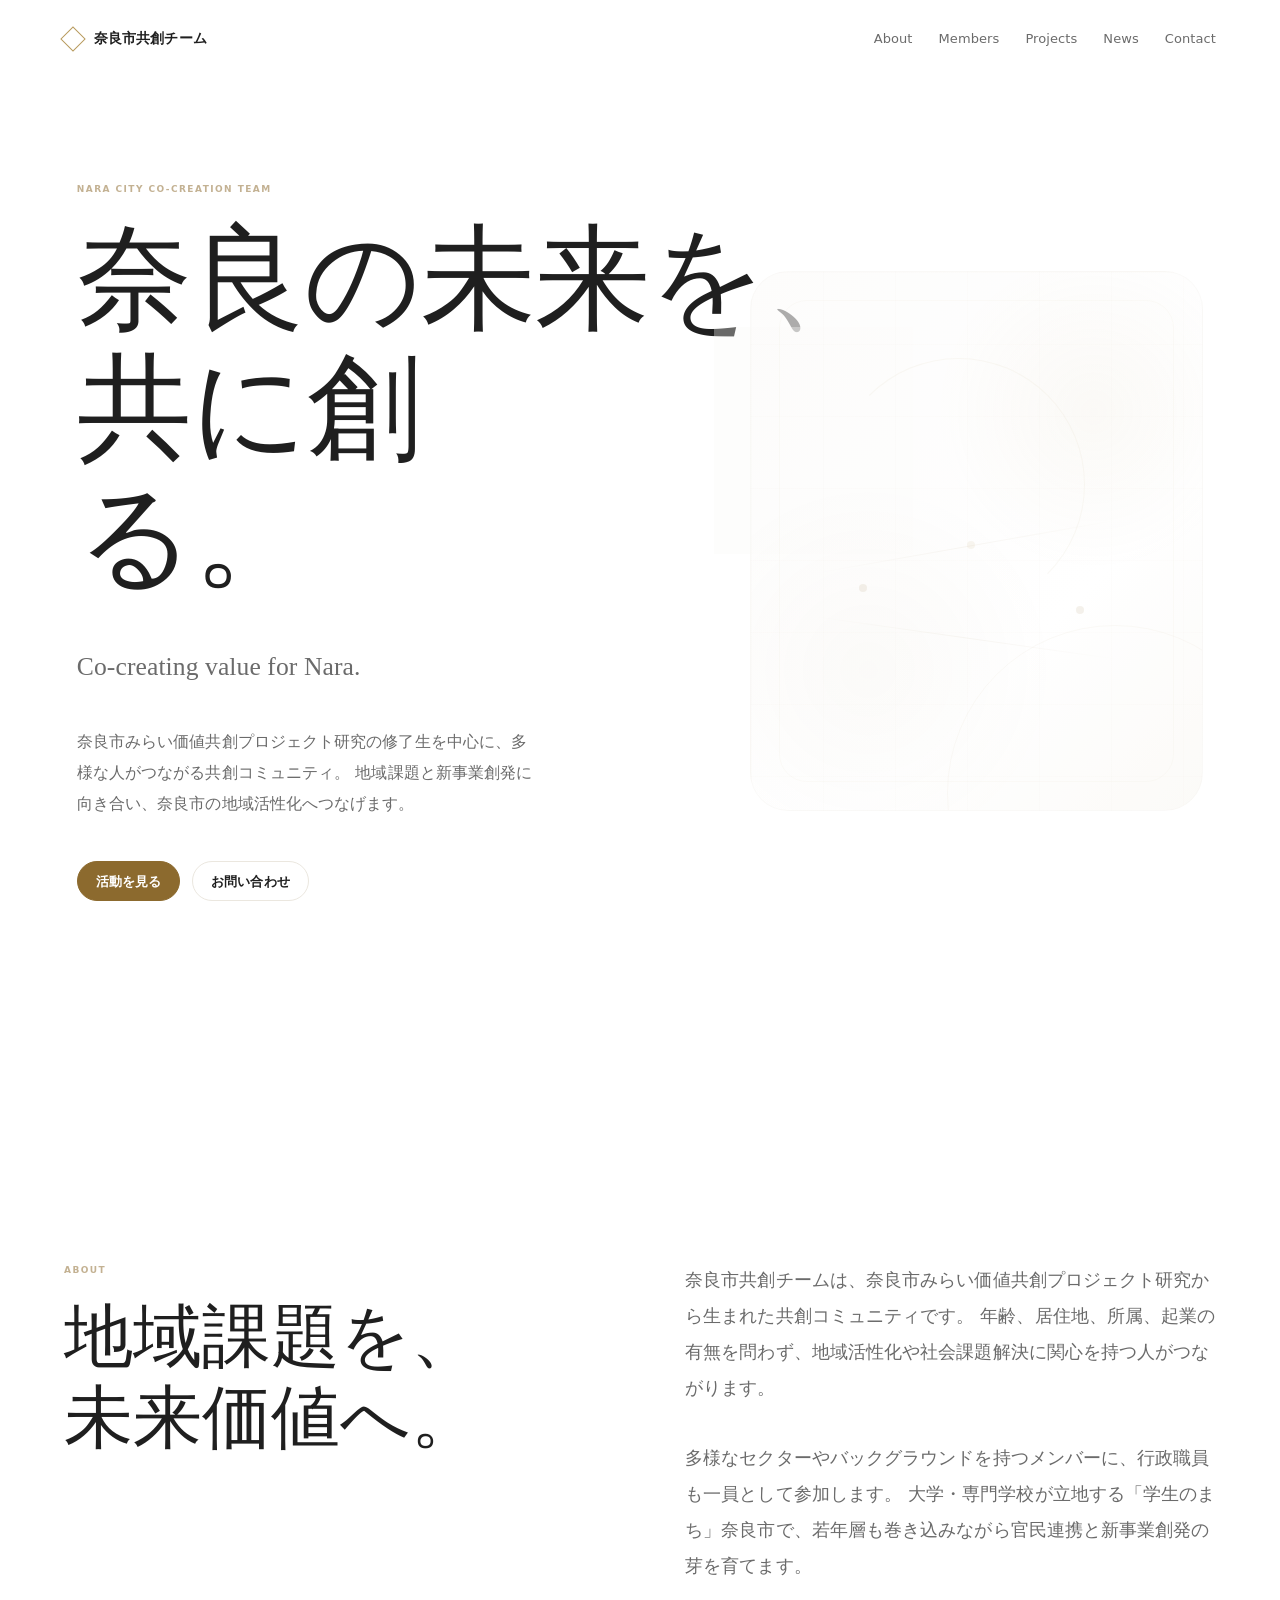
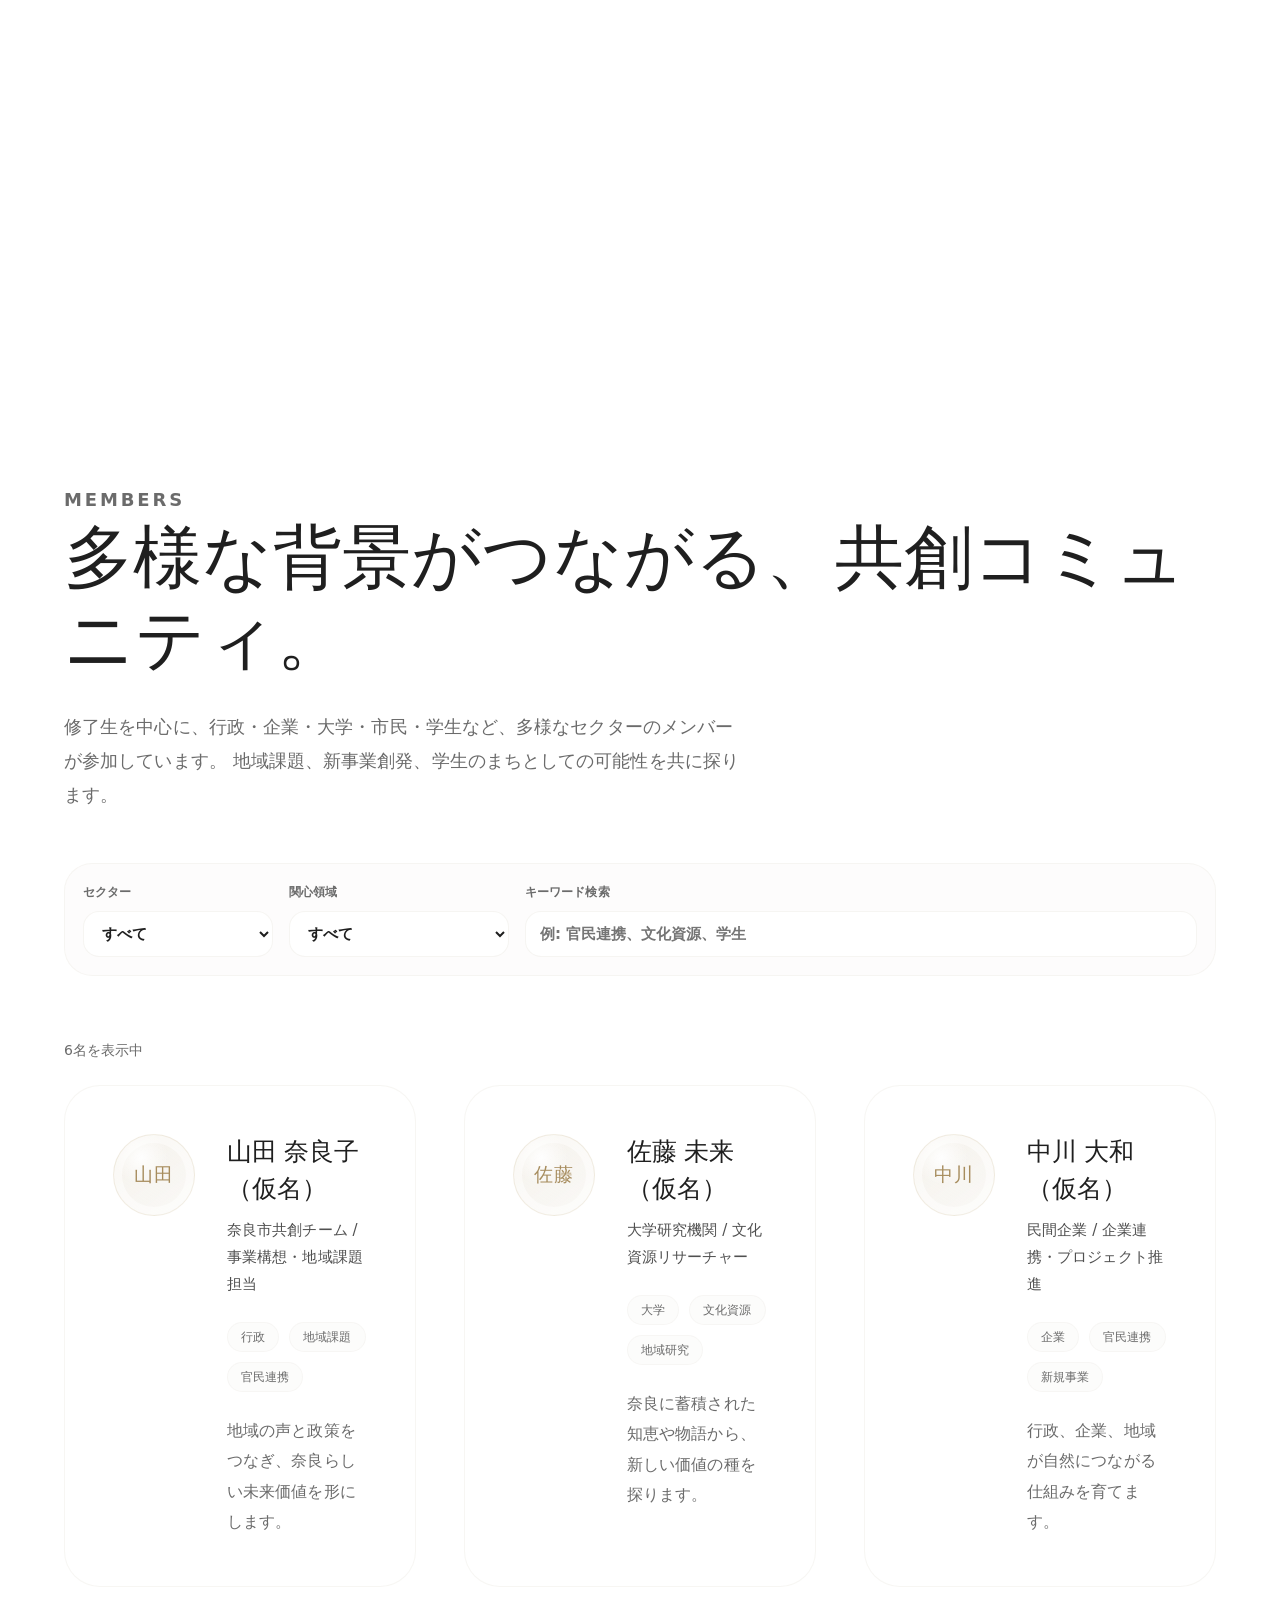
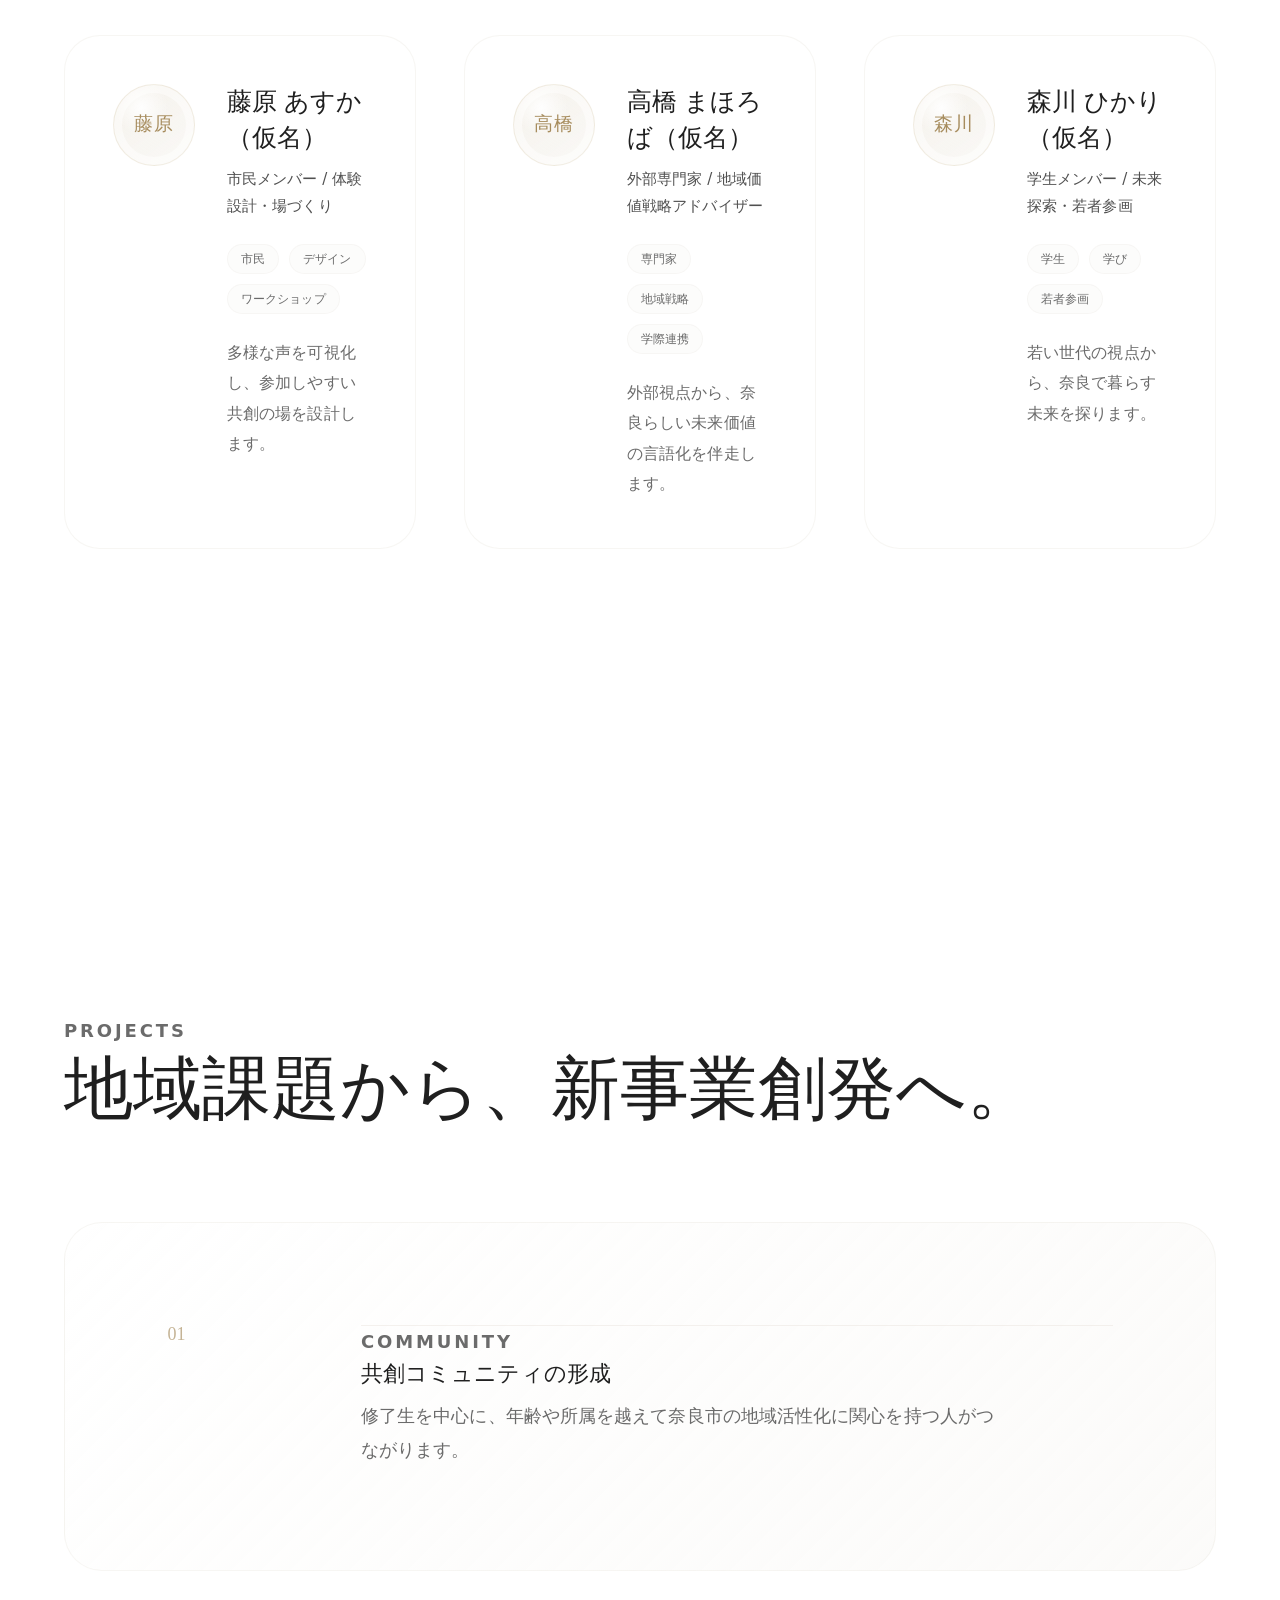
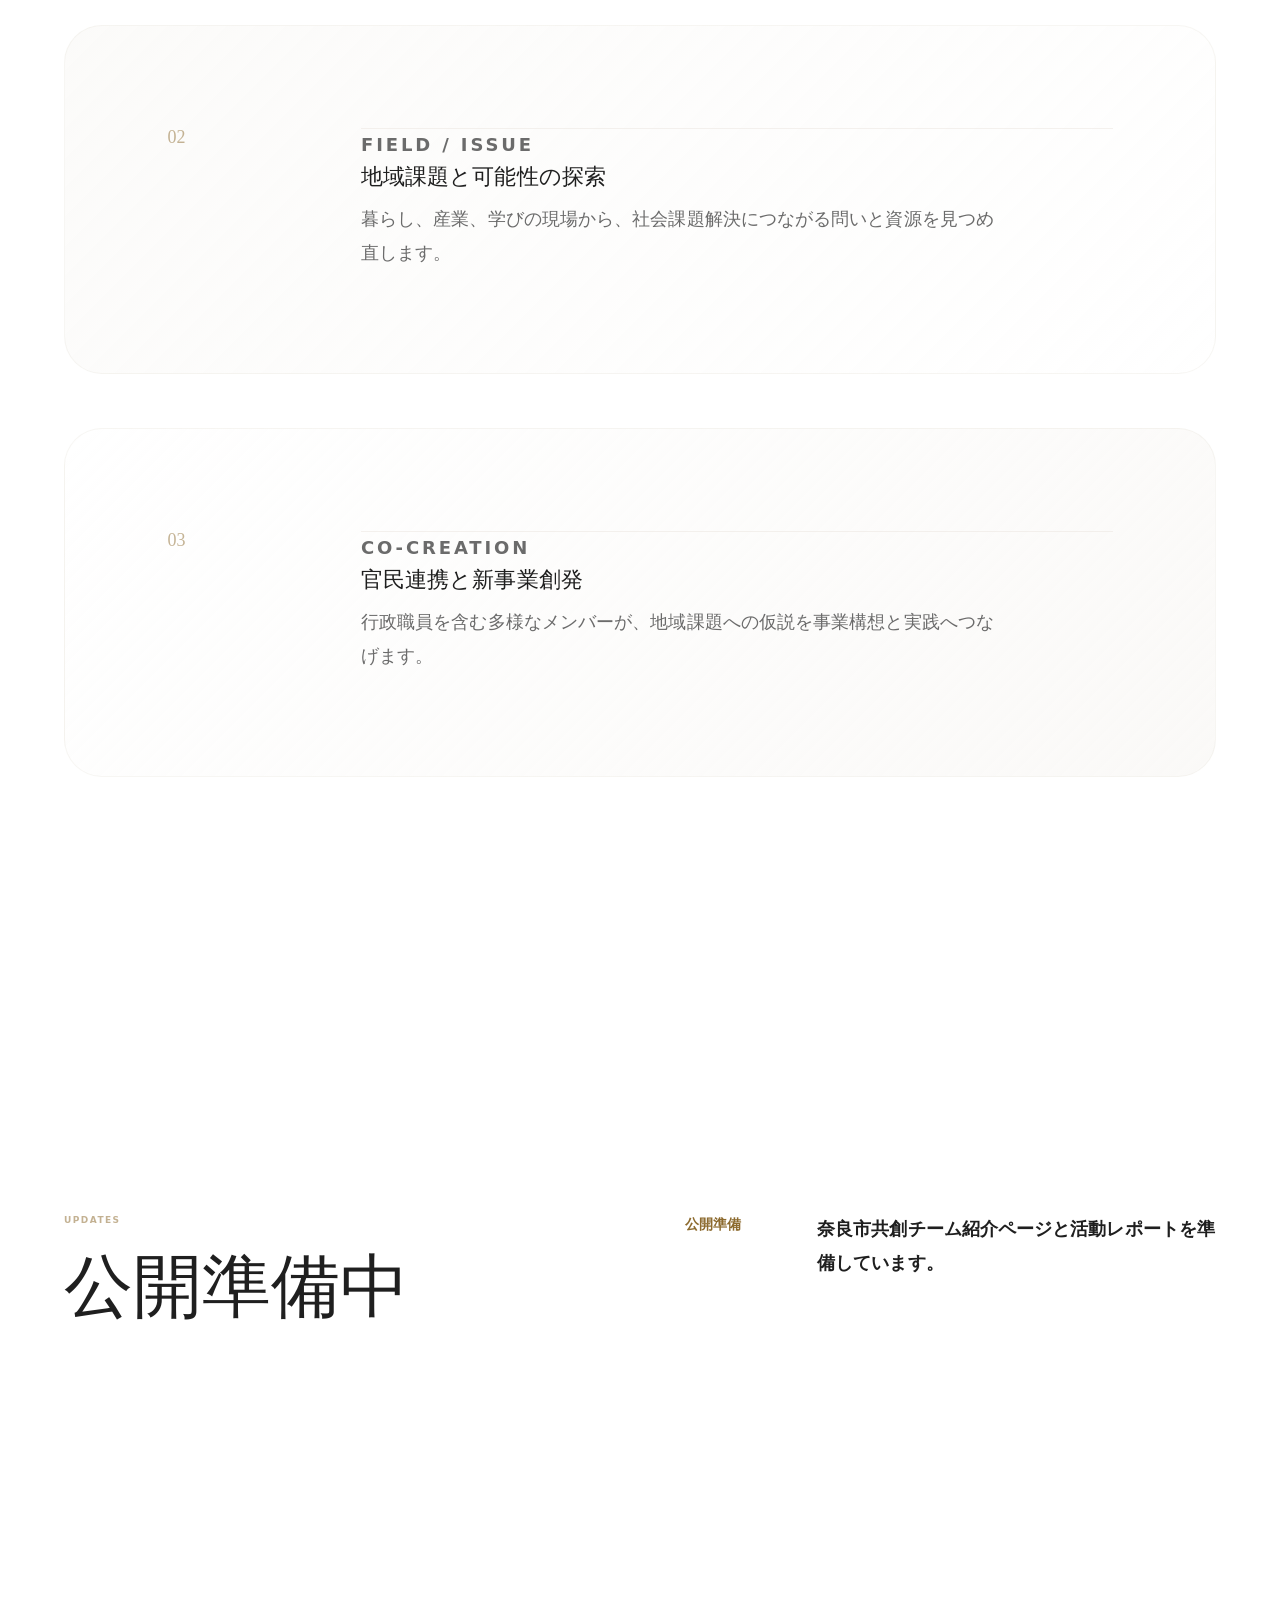
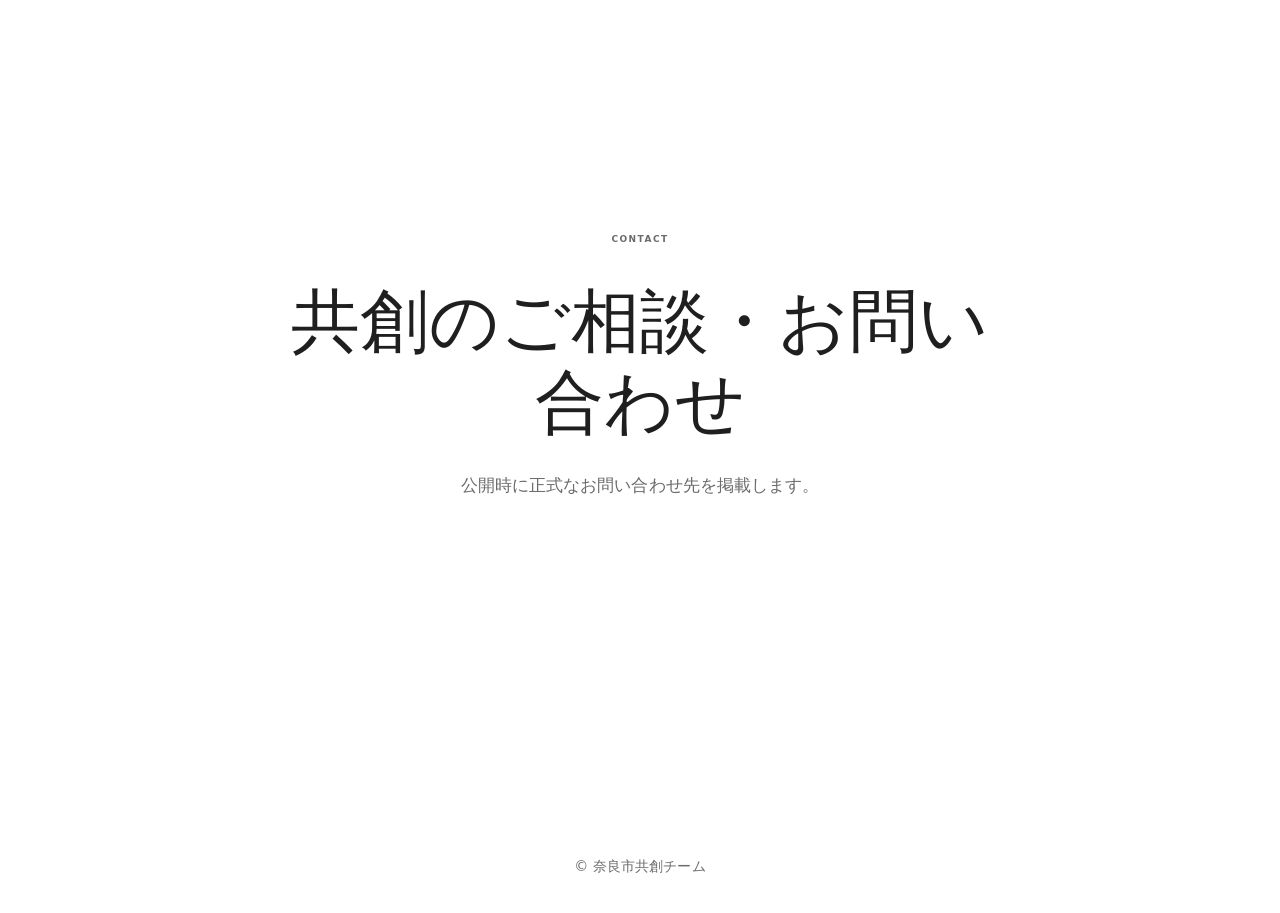
==== commit 8d4d7c8f: "Add files via upload" ====
--- a/index.html
+++ b/index.html
@@ -3,11 +3,11 @@
 <head>
   <meta charset="UTF-8">
   <meta name="viewport" content="width=device-width, initial-scale=1.0">
-  <meta name="description" content="奈良市共創チームは、奈良市みらい価値共創プロジェクト研究から生まれた、共創・地域課題・官民連携を推進する人的ネットワークです。">
+  <meta name="description" content="奈良市共創チームは、奈良市みらい価値共創プロジェクト研究の修了生を中心に、多様な人がつながる共創コミュニティです。官民連携、地域課題、新事業創発を通じて奈良市の地域活性化を目指します。">
   <link rel="canonical" href="https://YOUR_GITHUB_USERNAME.github.io/nara-city-co-creation/">
   <meta property="og:type" content="website">
   <meta property="og:title" content="奈良市共創チーム | 奈良市みらい価値共創プロジェクト研究">
-  <meta property="og:description" content="奈良の未来を共に創る。行政・企業・大学・市民がつながり、地域課題に向き合う奈良市共創チーム紹介サイトです。">
+  <meta property="og:description" content="奈良の未来を共に創る。奈良市みらい価値共創プロジェクト研究の修了生を中心に、行政・企業・大学・市民・学生がつながる共創コミュニティです。">
   <meta property="og:url" content="https://YOUR_GITHUB_USERNAME.github.io/nara-city-co-creation/">
   <meta property="og:image" content="https://YOUR_GITHUB_USERNAME.github.io/nara-city-co-creation/assets/ogp.svg">
   <meta property="og:image:alt" content="奈良市共創チームのサイトビジュアル">
@@ -43,12 +43,12 @@
     <section class="hero" id="hero">
       <div class="hero-inner">
         <div class="hero-copy">
-          <p class="eyebrow">Nara Future Value Co-Creation</p>
+          <p class="eyebrow">Nara City Co-Creation Team</p>
           <h1><span class="nowrap">奈良の未来を、</span><br>共に創る。</h1>
-          <p class="hero-subcopy">Shared future, living heritage.</p>
+          <p class="hero-subcopy">Co-creating value for Nara.</p>
           <p class="hero-text">
-            奈良市みらい価値共創プロジェクト研究を起点に、行政・企業・大学・市民が対話し、
-            地域課題と未来の可能性に向き合う官民連携の奈良市共創チームです。
+            奈良市みらい価値共創プロジェクト研究の修了生を中心に、多様な人がつながる共創コミュニティ。
+            地域課題と新事業創発に向き合い、奈良市の地域活性化へつなげます。
           </p>
           <div class="hero-actions">
             <a class="button primary" href="#projects">活動を見る</a>
@@ -72,15 +72,16 @@
       <div class="section-grid">
         <div>
           <p class="section-label">About</p>
-          <h2>歴史から学び、未来の価値を設計する。</h2>
+          <h2>地域課題を、未来価値へ。</h2>
         </div>
         <div class="section-body">
           <p>
-            奈良市共創チームは、奈良市みらい価値共創プロジェクト研究から生まれた人的ネットワークです。
-            地域に蓄積された文化資源、暮らしの知恵、産業の可能性を見つめ直し、これからの社会に必要な価値へと翻訳します。
+            奈良市共創チームは、奈良市みらい価値共創プロジェクト研究から生まれた共創コミュニティです。
+            年齢、居住地、所属、起業の有無を問わず、地域活性化や社会課題解決に関心を持つ人がつながります。
           </p>
           <p>
-            異なる専門性を持つメンバーが、それぞれの視点を持ち寄りながら、公共性と創造性の両立を目指します。
+            多様なセクターやバックグラウンドを持つメンバーに、行政職員も一員として参加します。
+            大学・専門学校が立地する「学生のまち」奈良市で、若年層も巻き込みながら官民連携と新事業創発の芽を育てます。
           </p>
         </div>
       </div>
@@ -89,9 +90,10 @@
     <section class="section members" id="members">
       <div class="section-heading">
         <p class="section-label">Members</p>
-        <h2>奈良の未来を共に創る人的ネットワーク。</h2>
+        <h2>多様な背景がつながる、共創コミュニティ。</h2>
         <p>
-          奈良の未来を共に考え、地域・行政・企業・大学・市民・学生をつなぐ多様なメンバーが参加しています。
+          修了生を中心に、行政・企業・大学・市民・学生など、多様なセクターのメンバーが参加しています。
+          地域課題、新事業創発、学生のまちとしての可能性を共に探ります。
         </p>
       </div>
       <div class="member-tools" aria-label="メンバー検索と絞り込み">
@@ -121,26 +123,26 @@
     <section class="section projects" id="projects">
       <div class="section-heading">
         <p class="section-label">Projects</p>
-        <h2>奈良から、次の可能性をひらく。</h2>
+        <h2>地域課題から、新事業創発へ。</h2>
       </div>
       <div class="project-grid">
         <article class="project-card">
           <span class="project-number">01</span>
-          <p class="project-meta">Team Building</p>
-          <h3>奈良市共創チームの形成</h3>
-          <p>多様な立場のメンバーが出会い、奈良の未来を共に考える土台をつくります。</p>
+          <p class="project-meta">Community</p>
+          <h3>共創コミュニティの形成</h3>
+          <p>修了生を中心に、年齢や所属を越えて奈良市の地域活性化に関心を持つ人がつながります。</p>
         </article>
         <article class="project-card">
           <span class="project-number">02</span>
-          <p class="project-meta">Field Research</p>
-          <h3>地域課題の探索</h3>
-          <p>暮らしや文化、産業の現場から、共創で向き合う問いを見つけます。</p>
+          <p class="project-meta">Field / Issue</p>
+          <h3>地域課題と可能性の探索</h3>
+          <p>暮らし、産業、学びの現場から、社会課題解決につながる問いと資源を見つめ直します。</p>
         </article>
         <article class="project-card">
           <span class="project-number">03</span>
-          <p class="project-meta">Concept / Pilot</p>
-          <h3>事業構想・実証プロジェクト</h3>
-          <p>地域課題への仮説を事業構想へ落とし込み、小さな実証につなげます。</p>
+          <p class="project-meta">Co-Creation</p>
+          <h3>官民連携と新事業創発</h3>
+          <p>行政職員を含む多様なメンバーが、地域課題への仮説を事業構想と実践へつなげます。</p>
         </article>
       </div>
     </section>
--- a/style.css
+++ b/style.css
@@ -134,12 +134,16 @@
 
 .hero-inner {
   display: grid;
-  grid-template-columns: minmax(0, 1.18fr) minmax(300px, 0.82fr);
+  grid-template-columns: minmax(0, 1.08fr) minmax(300px, 0.92fr);
   align-items: center;
-  gap: clamp(80px, 10vw, 152px);
-  max-width: 1240px;
+  gap: clamp(88px, 11vw, 168px);
+  max-width: 1200px;
   min-height: calc(116vh - 318px);
   margin: 0 auto;
+}
+
+.hero-copy {
+  max-width: 680px;
 }
 
 .eyebrow,
@@ -184,24 +188,25 @@
 }
 
 .hero-subcopy {
-  margin: 44px 0 0;
+  margin: 42px 0 0;
   color: var(--muted);
   font-family: var(--serif);
-  font-size: clamp(24px, 2.4vw, 32px);
+  font-size: clamp(21px, 2vw, 28px);
 }
 
 .hero-text {
-  max-width: 500px;
-  margin: 40px 0 0;
+  max-width: 460px;
+  margin: 36px 0 0;
   color: var(--muted);
   font-size: 16px;
+  line-height: 1.95;
 }
 
 .hero-actions {
   display: flex;
   flex-wrap: wrap;
   gap: 12px;
-  margin-top: 46px;
+  margin-top: 42px;
 }
 
 .button {
@@ -438,8 +443,8 @@
 
 .section-grid {
   display: grid;
-  grid-template-columns: minmax(260px, 0.8fr) minmax(0, 1.2fr);
-  gap: clamp(64px, 10vw, 148px);
+  grid-template-columns: minmax(280px, 0.95fr) minmax(0, 1.05fr);
+  gap: clamp(72px, 11vw, 156px);
 }
 
 .section-body p,
@@ -451,10 +456,10 @@
 }
 
 .section-body p {
-  max-width: 700px;
+  max-width: 620px;
   margin: 0 0 34px;
   font-size: 18px;
-  line-height: 1.95;
+  line-height: 2;
   font-weight: 400;
 }
 
@@ -528,8 +533,8 @@
 
 .member-grid {
   display: grid;
-  grid-template-columns: repeat(auto-fit, minmax(280px, 1fr));
-  gap: 42px;
+  grid-template-columns: repeat(auto-fit, minmax(300px, 1fr));
+  gap: clamp(30px, 4vw, 48px);
   padding: 0;
   list-style: none;
   transition: opacity 0.26s ease, transform 0.26s ease;
@@ -547,14 +552,14 @@
 .member-card {
   position: relative;
   display: grid;
-  grid-template-columns: 78px minmax(0, 1fr);
-  gap: 30px;
+  grid-template-columns: 82px minmax(0, 1fr);
+  gap: 32px;
   min-width: 0;
   min-height: 100%;
-  padding: 44px;
+  padding: clamp(34px, 4vw, 48px);
   background: var(--bg);
   border: 1px solid rgba(229, 224, 216, 0.30);
-  border-radius: 34px;
+  border-radius: 36px;
   box-shadow: none;
   transition: border-color 0.34s ease, background 0.34s ease, transform 0.34s ease;
 }
@@ -569,19 +574,21 @@
 
 .member-avatar {
   display: grid;
-  width: 78px;
+  width: 82px;
   aspect-ratio: 1;
   place-items: center;
   overflow: hidden;
   background:
-    radial-gradient(circle at 34% 28%, rgba(255, 255, 255, 0.86), transparent 34%),
-    linear-gradient(135deg, rgba(184, 155, 94, 0.10), rgba(250, 249, 247, 0.98)),
+    radial-gradient(circle at 34% 28%, rgba(255, 255, 255, 0.94), transparent 34%),
+    linear-gradient(145deg, rgba(184, 155, 94, 0.08), rgba(250, 249, 247, 0.98)),
     var(--bg-soft);
-  border: 1px solid rgba(184, 155, 94, 0.13);
+  border: 1px solid rgba(184, 155, 94, 0.11);
   border-radius: 50%;
-  color: var(--accent);
+  box-shadow: inset 0 0 0 8px rgba(255, 255, 255, 0.44);
+  color: rgba(140, 106, 46, 0.76);
   font-family: var(--serif);
-  font-size: 18px;
+  font-size: 19px;
+  letter-spacing: 0.04em;
   transition: background 0.3s ease, border-color 0.3s ease, color 0.3s ease, transform 0.3s ease;
 }
 
@@ -620,7 +627,7 @@
 }
 
 .member-card h3 {
-  font-size: 26px;
+  font-size: 25px;
   line-height: 1.45;
 }
 
@@ -629,10 +636,10 @@
 }
 
 .member-card .member-position {
-  margin-bottom: 22px;
-  color: var(--text);
-  font-size: 16px;
-  line-height: 1.75;
+  margin-bottom: 24px;
+  color: rgba(31, 31, 31, 0.78);
+  font-size: 15px;
+  line-height: 1.8;
 }
 
 .member-tags {
@@ -645,12 +652,14 @@
 .member-tag {
   display: inline-flex;
   align-items: center;
-  min-height: 28px;
-  padding: 0 12px;
-  background: rgba(250, 249, 247, 0.58);
-  border: 1px solid rgba(229, 224, 216, 0.26);
+  min-height: 30px;
+  padding: 0 13px;
+  background: rgba(250, 249, 247, 0.50);
+  border: 1px solid rgba(229, 224, 216, 0.22);
+  border-radius: 999px;
   color: var(--muted);
   font-size: 12px;
+  line-height: 1;
   transition: background 0.24s ease, border-color 0.24s ease, color 0.24s ease;
 }
 
@@ -670,7 +679,7 @@
 
 .member-comment {
   max-width: 34em;
-  font-size: 17px;
+  font-size: 16px;
   line-height: 1.9;
 }
 
@@ -699,15 +708,15 @@
   flex-wrap: wrap;
   gap: 10px;
   margin-top: auto;
-  padding-top: 22px;
+  padding-top: 26px;
 }
 
 .member-link {
-  color: var(--text);
+  color: var(--action);
   font-size: 12px;
-  font-weight: 700;
+  font-weight: 600;
   text-decoration: underline;
-  text-decoration-color: rgba(184, 155, 94, 0.45);
+  text-decoration-color: rgba(184, 155, 94, 0.34);
   text-underline-offset: 4px;
 }
 
@@ -962,20 +971,40 @@
   }
 
   .hero {
-    padding-top: 116px;
-    padding-bottom: 96px;
+    padding: 118px 24px 98px;
   }
 
   h1 {
-    font-size: 44px;
+    font-size: clamp(42px, 12.5vw, 56px);
+    line-height: 1.16;
+  }
+
+  h2 {
+    font-size: clamp(36px, 10vw, 46px);
+  }
+
+  .hero-subcopy {
+    margin-top: 34px;
+    font-size: 21px;
+  }
+
+  .hero-text {
+    max-width: 100%;
+    margin-top: 30px;
+    font-size: 15px;
+    line-height: 1.9;
   }
 
   .hero-actions {
-    display: grid;
+    display: flex;
+    gap: 10px;
   }
 
   .button {
-    width: 100%;
+    width: auto;
+    min-height: 38px;
+    padding: 0 16px;
+    font-size: 12px;
   }
 
   .news-item {
@@ -1018,14 +1047,14 @@
   }
 
   .member-card {
-    grid-template-columns: 58px minmax(0, 1fr);
-    gap: 20px;
-    padding: 28px 24px;
-    border-radius: 26px;
+    grid-template-columns: 1fr;
+    gap: 22px;
+    padding: 32px 26px;
+    border-radius: 28px;
   }
 
   .member-avatar {
-    width: 58px;
+    width: 68px;
   }
 
   .contact-panel {
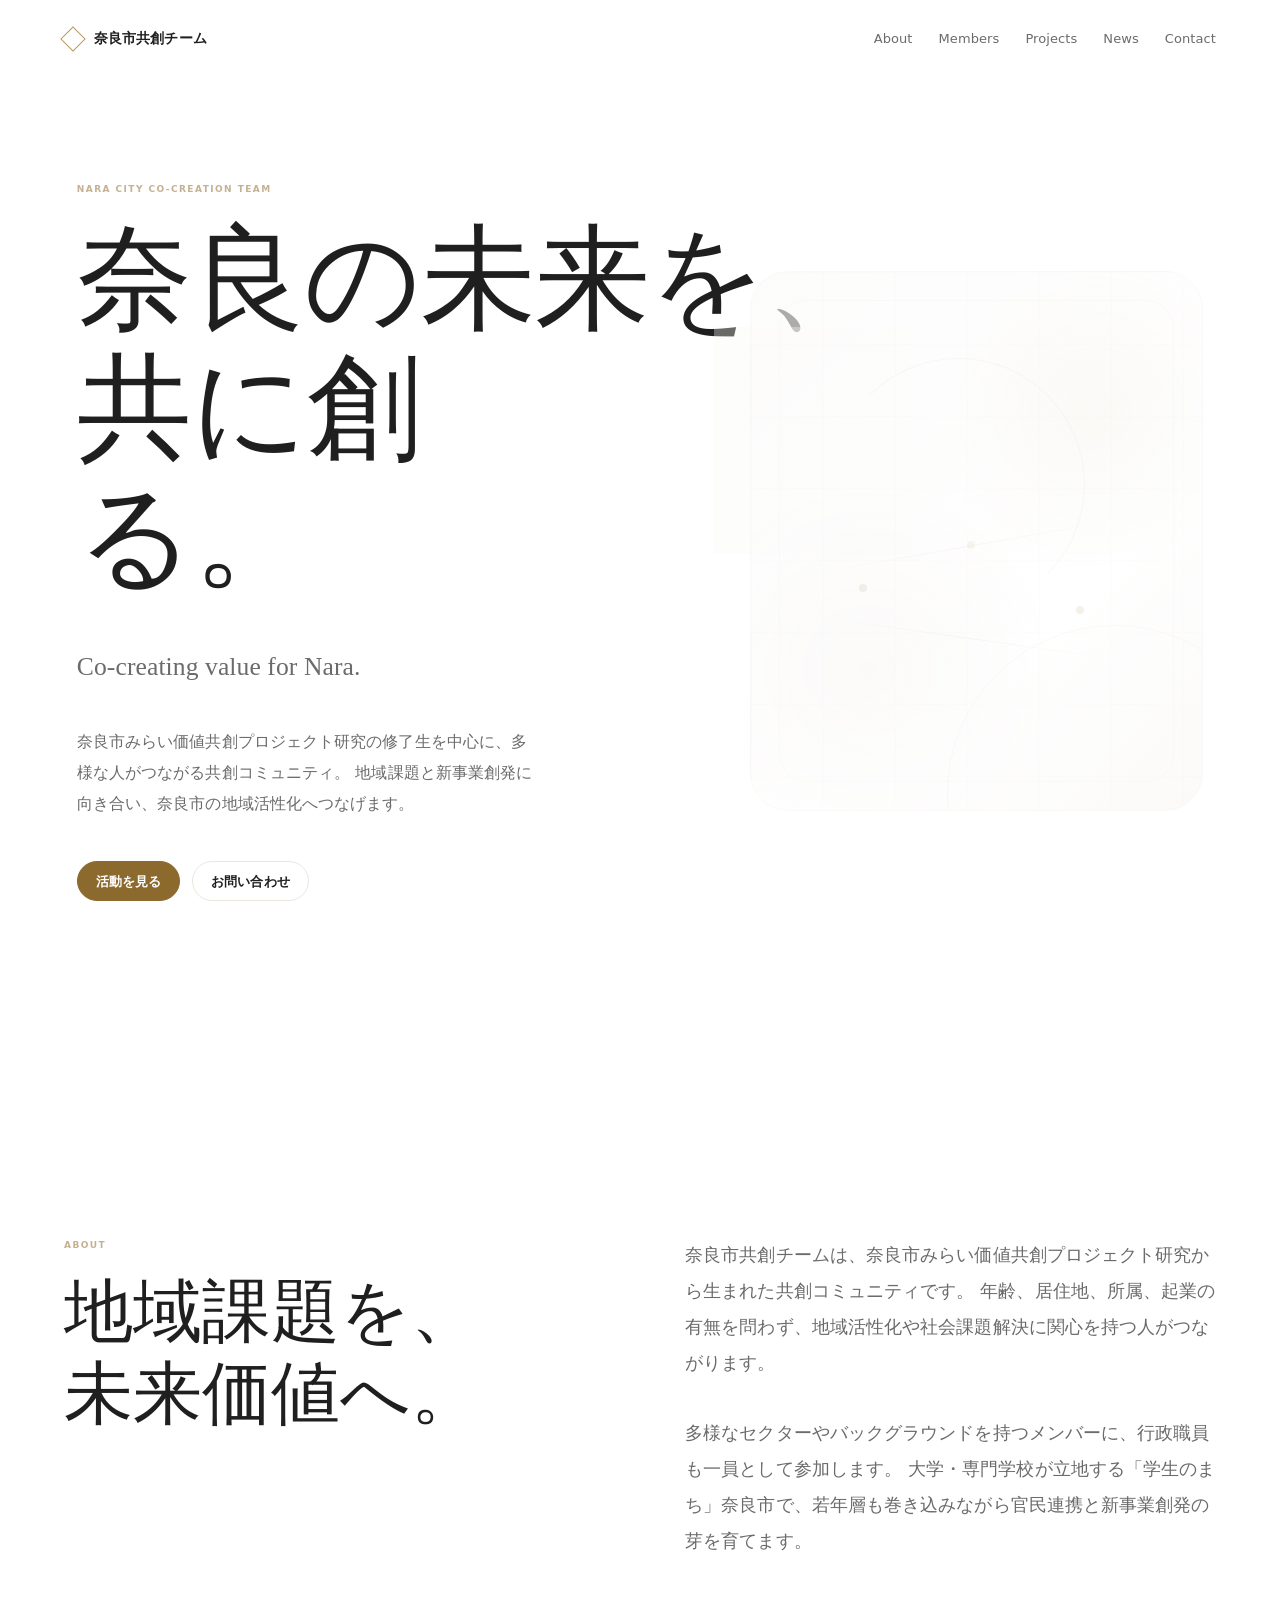
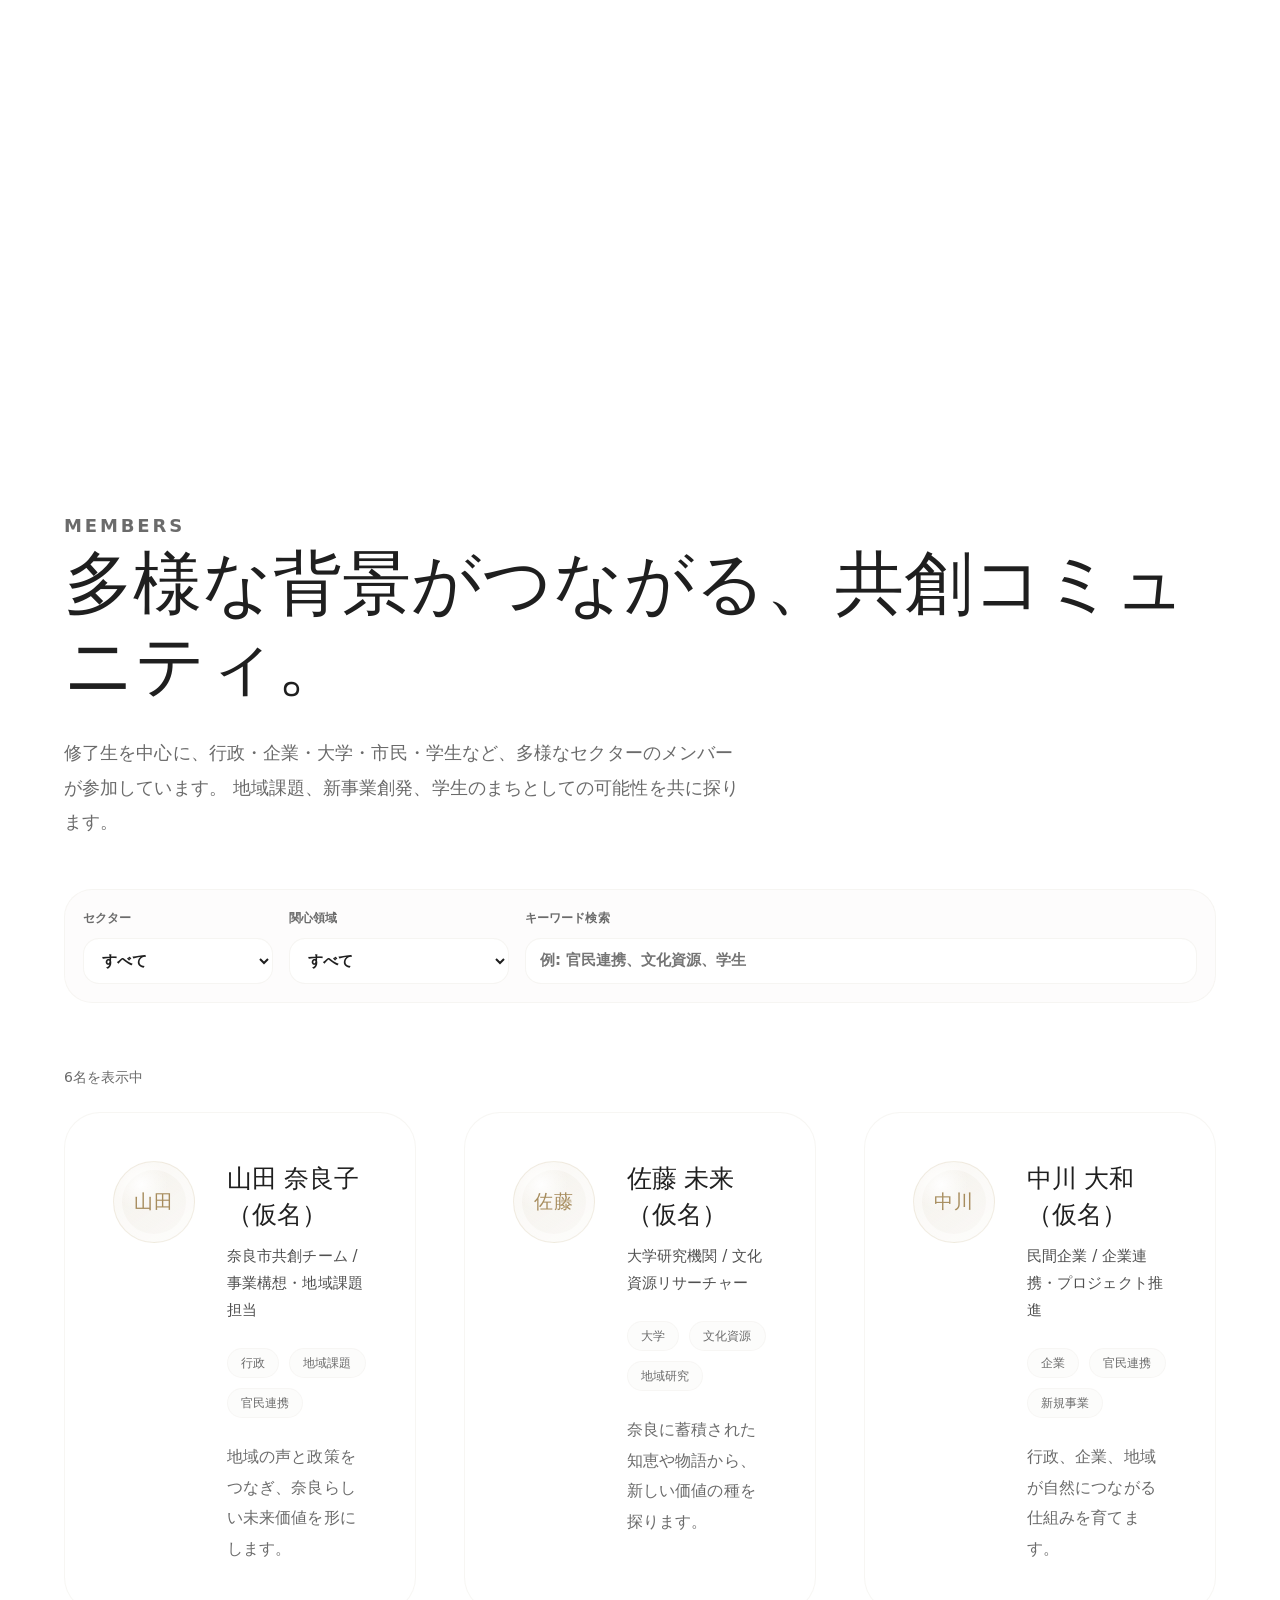
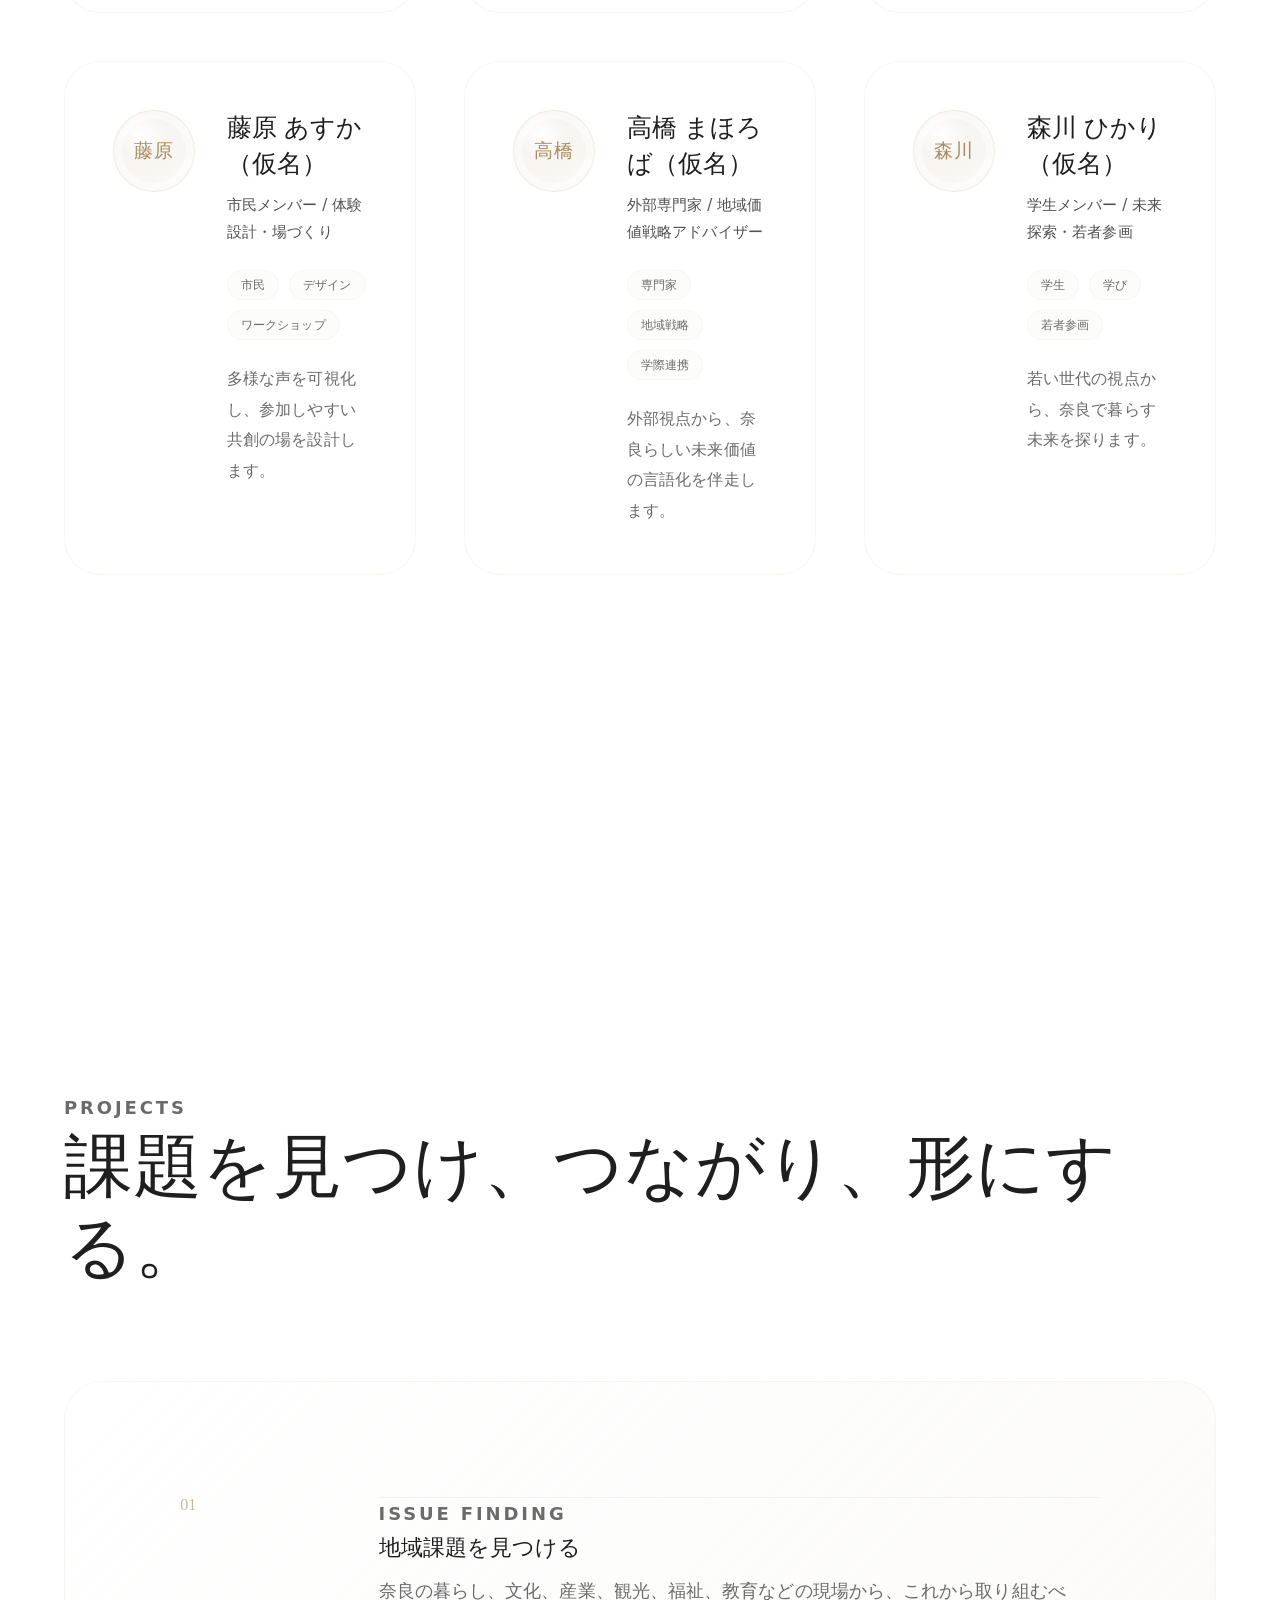
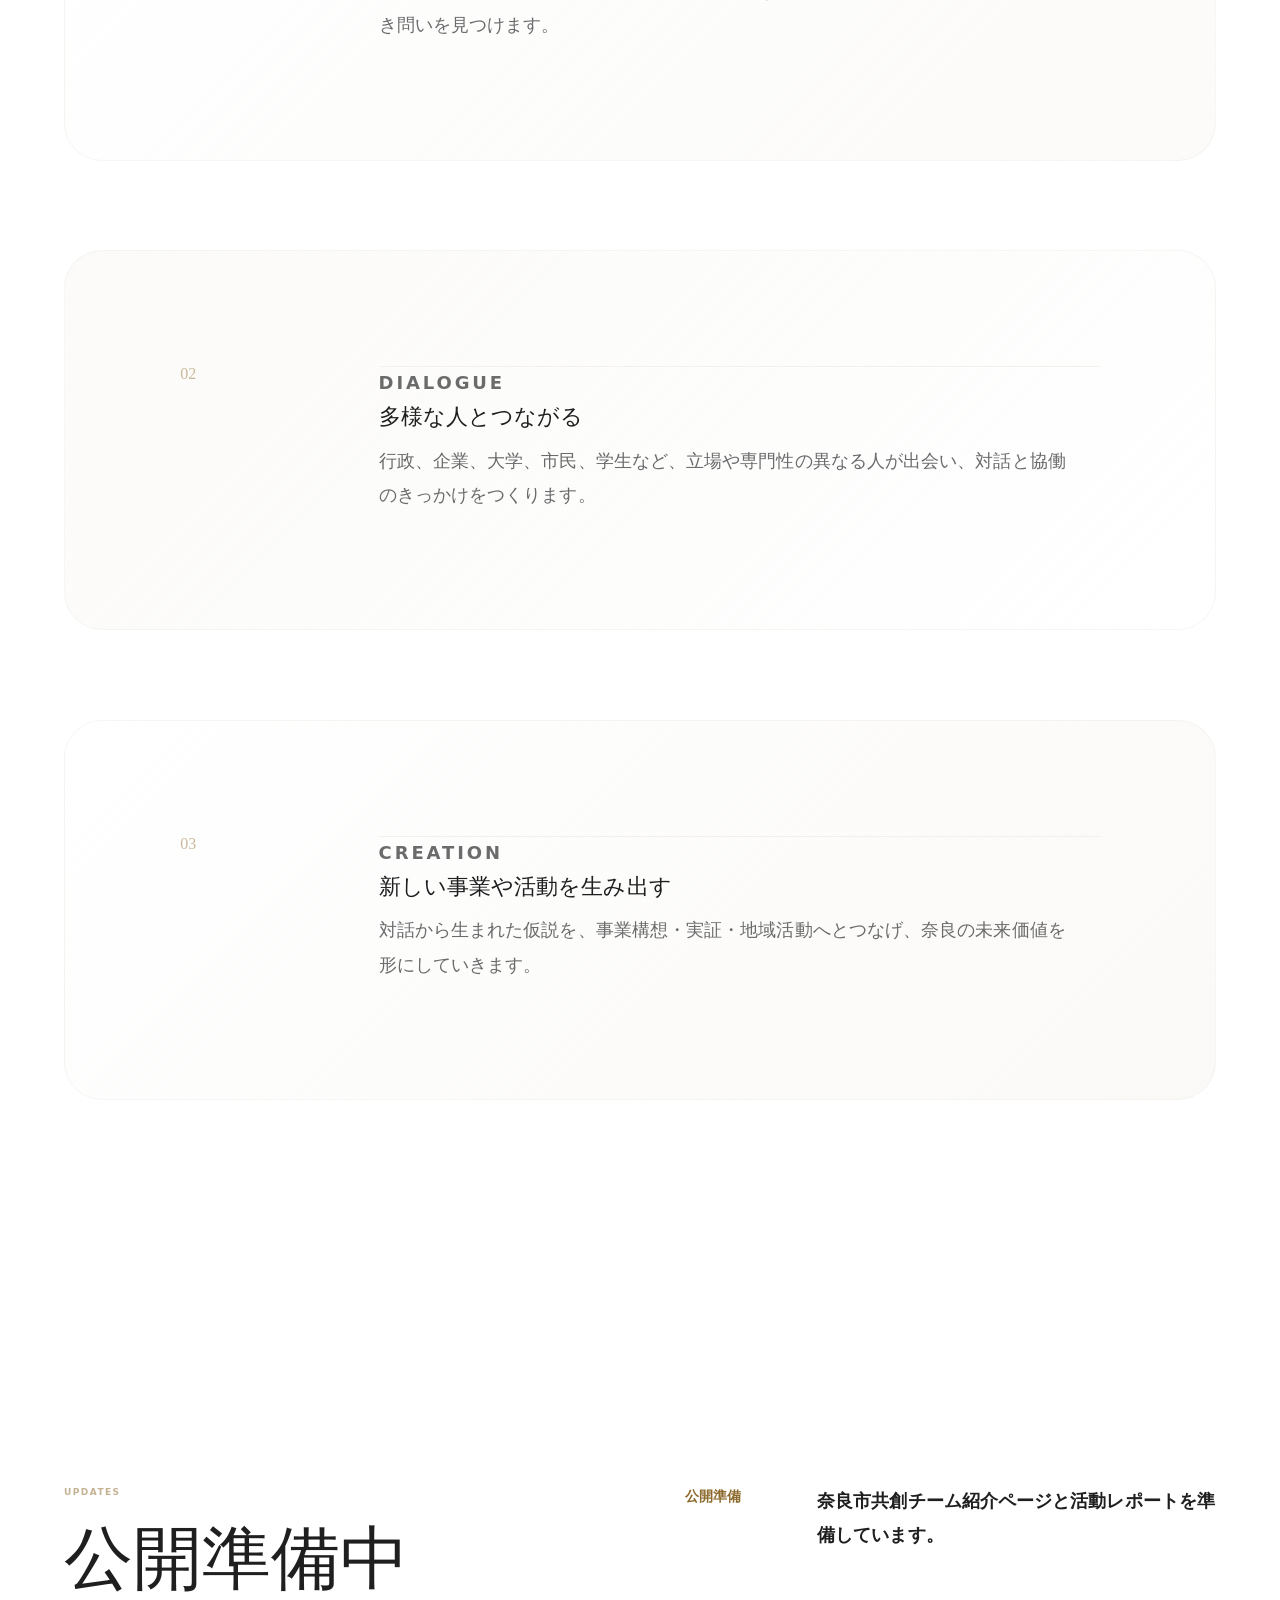
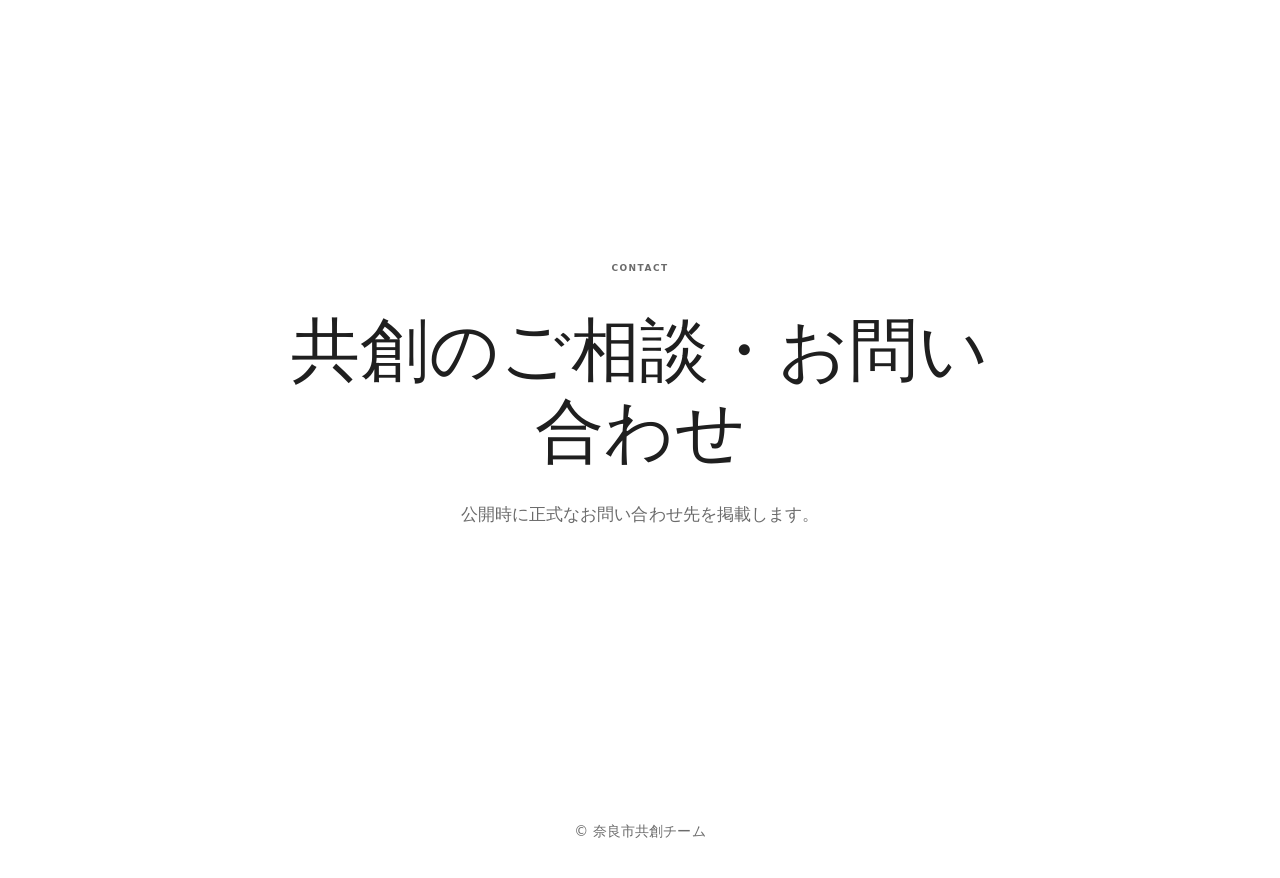
==== commit 1957127b: "Add files via upload" ====
--- a/index.html
+++ b/index.html
@@ -123,26 +123,26 @@
     <section class="section projects" id="projects">
       <div class="section-heading">
         <p class="section-label">Projects</p>
-        <h2>地域課題から、新事業創発へ。</h2>
+        <h2>課題を見つけ、つながり、形にする。</h2>
       </div>
       <div class="project-grid">
         <article class="project-card">
           <span class="project-number">01</span>
-          <p class="project-meta">Community</p>
-          <h3>共創コミュニティの形成</h3>
-          <p>修了生を中心に、年齢や所属を越えて奈良市の地域活性化に関心を持つ人がつながります。</p>
+          <p class="project-meta">Issue Finding</p>
+          <h3>地域課題を見つける</h3>
+          <p>奈良の暮らし、文化、産業、観光、福祉、教育などの現場から、これから取り組むべき問いを見つけます。</p>
         </article>
         <article class="project-card">
           <span class="project-number">02</span>
-          <p class="project-meta">Field / Issue</p>
-          <h3>地域課題と可能性の探索</h3>
-          <p>暮らし、産業、学びの現場から、社会課題解決につながる問いと資源を見つめ直します。</p>
+          <p class="project-meta">Dialogue</p>
+          <h3>多様な人とつながる</h3>
+          <p>行政、企業、大学、市民、学生など、立場や専門性の異なる人が出会い、対話と協働のきっかけをつくります。</p>
         </article>
         <article class="project-card">
           <span class="project-number">03</span>
-          <p class="project-meta">Co-Creation</p>
-          <h3>官民連携と新事業創発</h3>
-          <p>行政職員を含む多様なメンバーが、地域課題への仮説を事業構想と実践へつなげます。</p>
+          <p class="project-meta">Creation</p>
+          <h3>新しい事業や活動を生み出す</h3>
+          <p>対話から生まれた仮説を、事業構想・実証・地域活動へとつなげ、奈良の未来価値を形にしていきます。</p>
         </article>
       </div>
     </section>
--- a/style.css
+++ b/style.css
@@ -129,7 +129,7 @@
 
 .hero {
   min-height: 116vh;
-  padding: 178px clamp(28px, 6vw, 96px) 140px;
+  padding: 178px clamp(28px, 6vw, 96px) clamp(190px, 18vw, 300px);
 }
 
 .hero-inner {
@@ -423,13 +423,38 @@
 }
 
 .section {
-  padding: clamp(156px, 17vw, 260px) clamp(24px, 5vw, 72px);
+  padding: clamp(128px, 14vw, 220px) clamp(24px, 5vw, 72px);
 }
 
 .about,
 .projects,
 .contact {
   background: var(--bg);
+}
+
+.about {
+  padding-top: clamp(70px, 8vw, 130px);
+  padding-bottom: clamp(190px, 20vw, 320px);
+}
+
+.members {
+  padding-top: clamp(170px, 18vw, 280px);
+  padding-bottom: clamp(220px, 22vw, 360px);
+}
+
+.projects {
+  padding-top: clamp(150px, 16vw, 260px);
+  padding-bottom: clamp(190px, 19vw, 300px);
+}
+
+.news {
+  padding-top: clamp(100px, 11vw, 170px);
+  padding-bottom: clamp(72px, 8vw, 120px);
+}
+
+.contact {
+  padding-top: clamp(64px, 7vw, 110px);
+  padding-bottom: clamp(120px, 12vw, 190px);
 }
 
 .section-grid,
@@ -723,18 +748,18 @@
 .project-grid {
   display: grid;
   grid-template-columns: 1fr;
-  gap: 54px;
+  gap: clamp(58px, 7vw, 92px);
 }
 
 .project-card {
   position: relative;
   display: grid;
-  grid-template-columns: 104px minmax(0, 1fr);
-  column-gap: clamp(42px, 7vw, 104px);
+  grid-template-columns: 96px minmax(0, 1fr);
+  column-gap: clamp(48px, 8vw, 116px);
   align-items: start;
   min-width: 0;
-  min-height: 340px;
-  padding: clamp(64px, 8vw, 104px);
+  min-height: 380px;
+  padding: clamp(76px, 9vw, 116px);
   background:
     linear-gradient(135deg, rgba(255, 255, 255, 0.92), rgba(250, 249, 247, 0.72)),
     var(--bg);
@@ -756,9 +781,9 @@
 
 .project-card::before {
   position: absolute;
-  top: clamp(64px, 8vw, 104px);
-  right: clamp(64px, 8vw, 104px);
-  left: calc(clamp(64px, 8vw, 104px) + 104px + clamp(42px, 7vw, 104px));
+  top: clamp(76px, 9vw, 116px);
+  right: clamp(76px, 9vw, 116px);
+  left: calc(clamp(76px, 9vw, 116px) + 96px + clamp(48px, 8vw, 116px));
   display: block;
   width: auto;
   height: 1px;
@@ -771,9 +796,9 @@
   display: inline-block;
   color: var(--action);
   font-family: var(--serif);
-  font-size: 18px;
+  font-size: 16px;
   line-height: 1;
-  opacity: 0.50;
+  opacity: 0.46;
 }
 
 .project-meta,
@@ -783,14 +808,14 @@
 }
 
 .project-meta {
-  margin-top: 52px;
+  margin-top: 58px;
 }
 
 .project-card p {
   margin: 0;
   font-size: 18px;
-  line-height: 1.9;
-  max-width: 640px;
+  line-height: 1.92;
+  max-width: 690px;
 }
 
 .news-list {
@@ -915,6 +940,37 @@
 
   .hero {
     min-height: auto;
+    padding-bottom: clamp(140px, 18vw, 190px);
+  }
+
+  .section {
+    padding-top: clamp(104px, 15vw, 150px);
+    padding-bottom: clamp(104px, 15vw, 150px);
+  }
+
+  .about {
+    padding-top: clamp(70px, 10vw, 104px);
+    padding-bottom: clamp(140px, 18vw, 190px);
+  }
+
+  .members {
+    padding-top: clamp(132px, 17vw, 184px);
+    padding-bottom: clamp(160px, 20vw, 220px);
+  }
+
+  .projects {
+    padding-top: clamp(126px, 16vw, 176px);
+    padding-bottom: clamp(144px, 18vw, 198px);
+  }
+
+  .news {
+    padding-top: clamp(90px, 12vw, 126px);
+    padding-bottom: clamp(58px, 8vw, 86px);
+  }
+
+  .contact {
+    padding-top: clamp(54px, 8vw, 80px);
+    padding-bottom: clamp(88px, 12vw, 126px);
   }
 
   .hero-inner,
@@ -943,11 +999,11 @@
   }
 
   .project-card {
-    grid-template-columns: 90px minmax(0, 1fr);
+    grid-template-columns: 76px minmax(0, 1fr);
   }
 
   .project-card::before {
-    left: calc(clamp(64px, 8vw, 104px) + 90px + clamp(42px, 7vw, 104px));
+    left: calc(clamp(76px, 9vw, 116px) + 76px + clamp(48px, 8vw, 116px));
   }
 
   .member-filters {
@@ -971,7 +1027,37 @@
   }
 
   .hero {
-    padding: 118px 24px 98px;
+    padding: 118px 24px 132px;
+  }
+
+  .section {
+    padding-right: 24px;
+    padding-left: 24px;
+  }
+
+  .about {
+    padding-top: 82px;
+    padding-bottom: 138px;
+  }
+
+  .members {
+    padding-top: 126px;
+    padding-bottom: 154px;
+  }
+
+  .projects {
+    padding-top: 120px;
+    padding-bottom: 142px;
+  }
+
+  .news {
+    padding-top: 82px;
+    padding-bottom: 52px;
+  }
+
+  .contact {
+    padding-top: 52px;
+    padding-bottom: 92px;
   }
 
   h1 {
@@ -1019,7 +1105,7 @@
   .project-card {
     grid-template-columns: 1fr;
     min-height: auto;
-    padding: 42px 28px;
+    padding: 48px 30px;
     border-radius: 28px;
   }
 
@@ -1144,6 +1230,23 @@
     padding: 48px 0;
   }
 
+  .about,
+  .members,
+  .projects {
+    padding-top: 56px;
+    padding-bottom: 64px;
+  }
+
+  .news {
+    padding-top: 42px;
+    padding-bottom: 30px;
+  }
+
+  .contact {
+    padding-top: 30px;
+    padding-bottom: 44px;
+  }
+
   .hero-inner,
   .section-grid {
     grid-template-columns: 1fr;
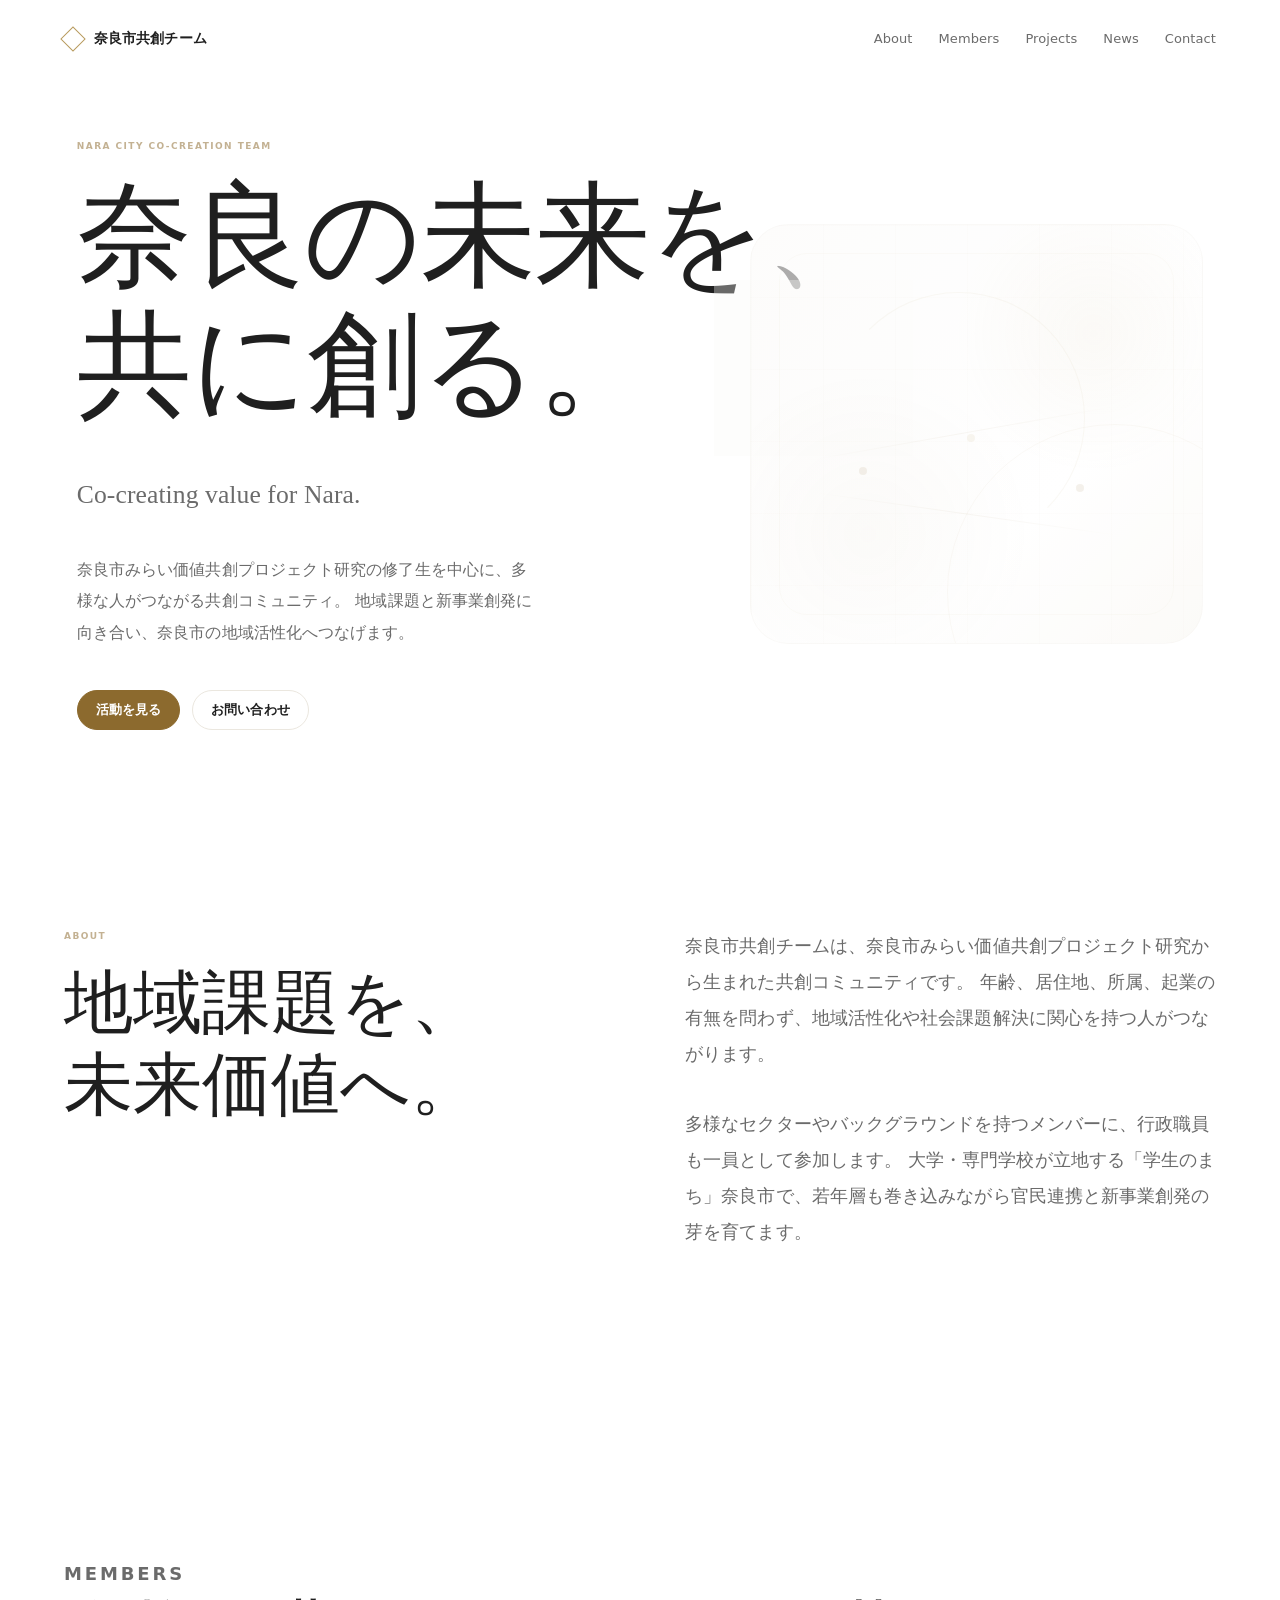
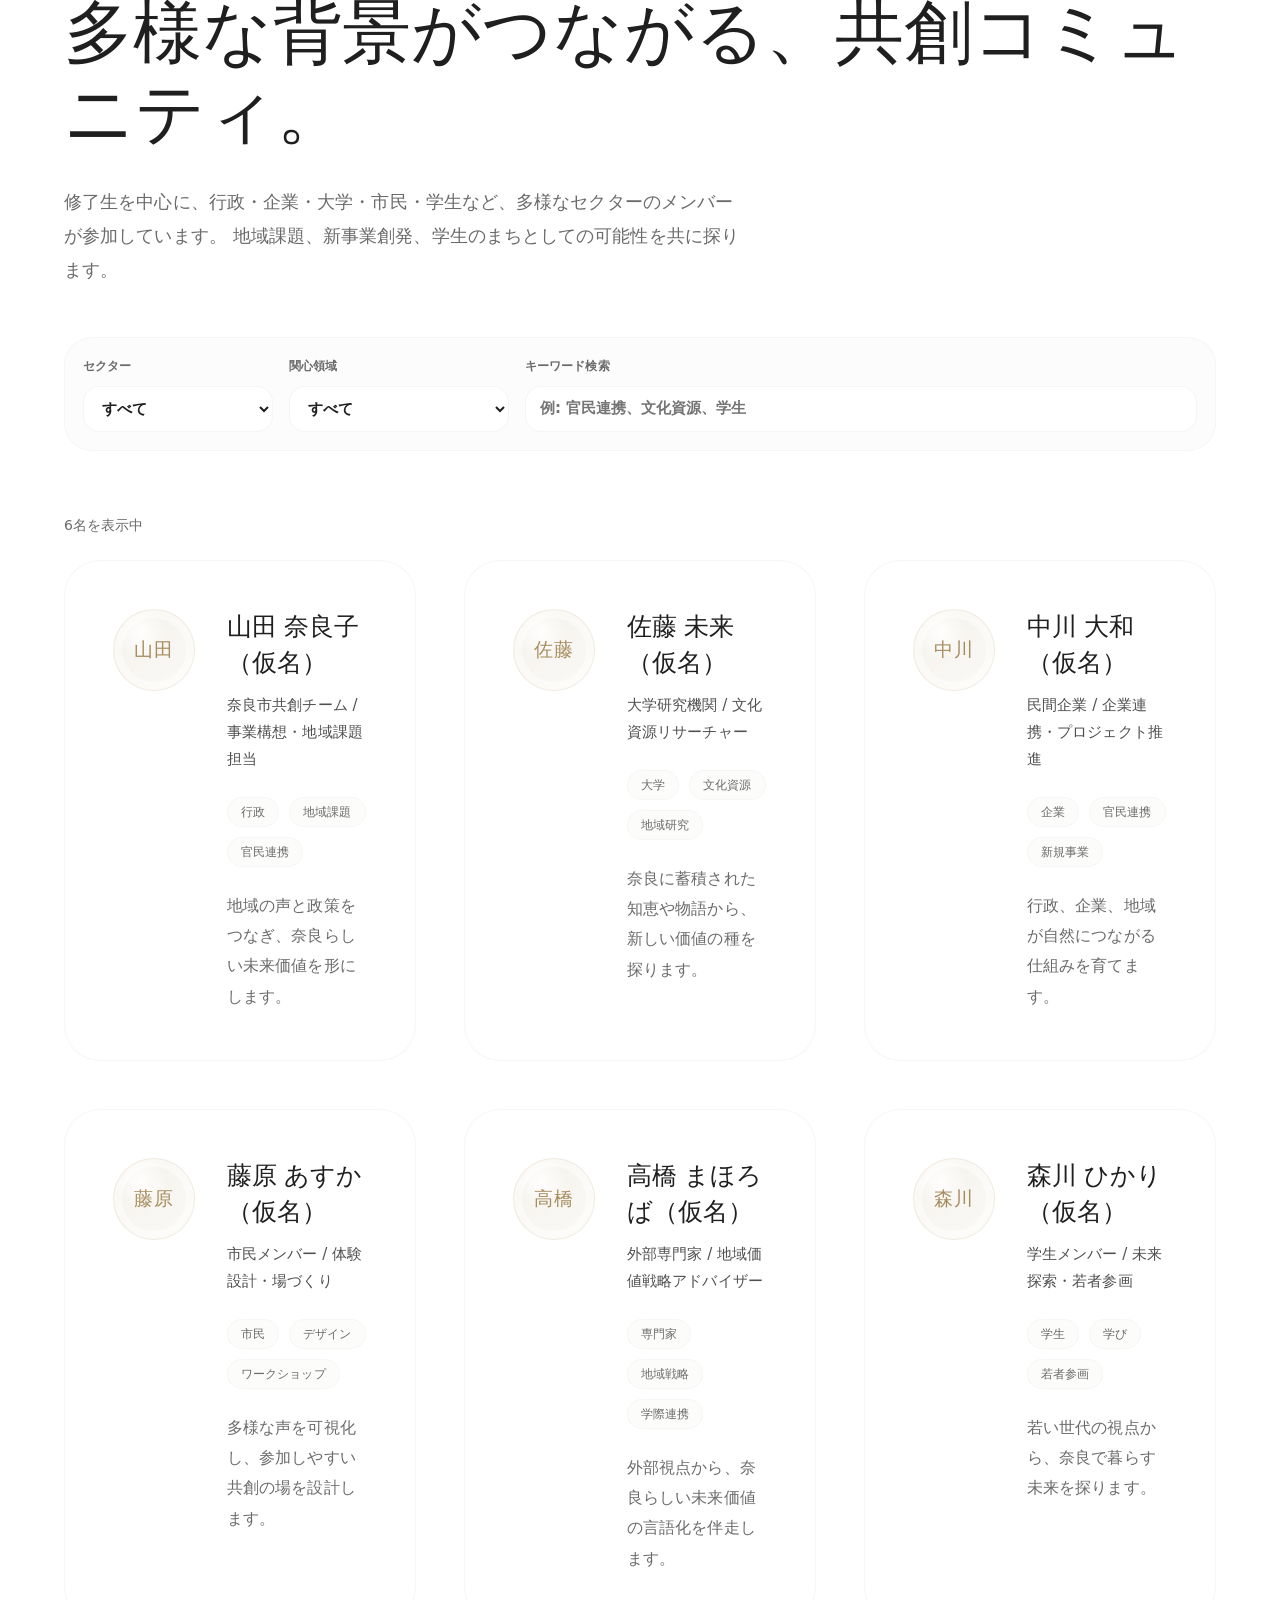
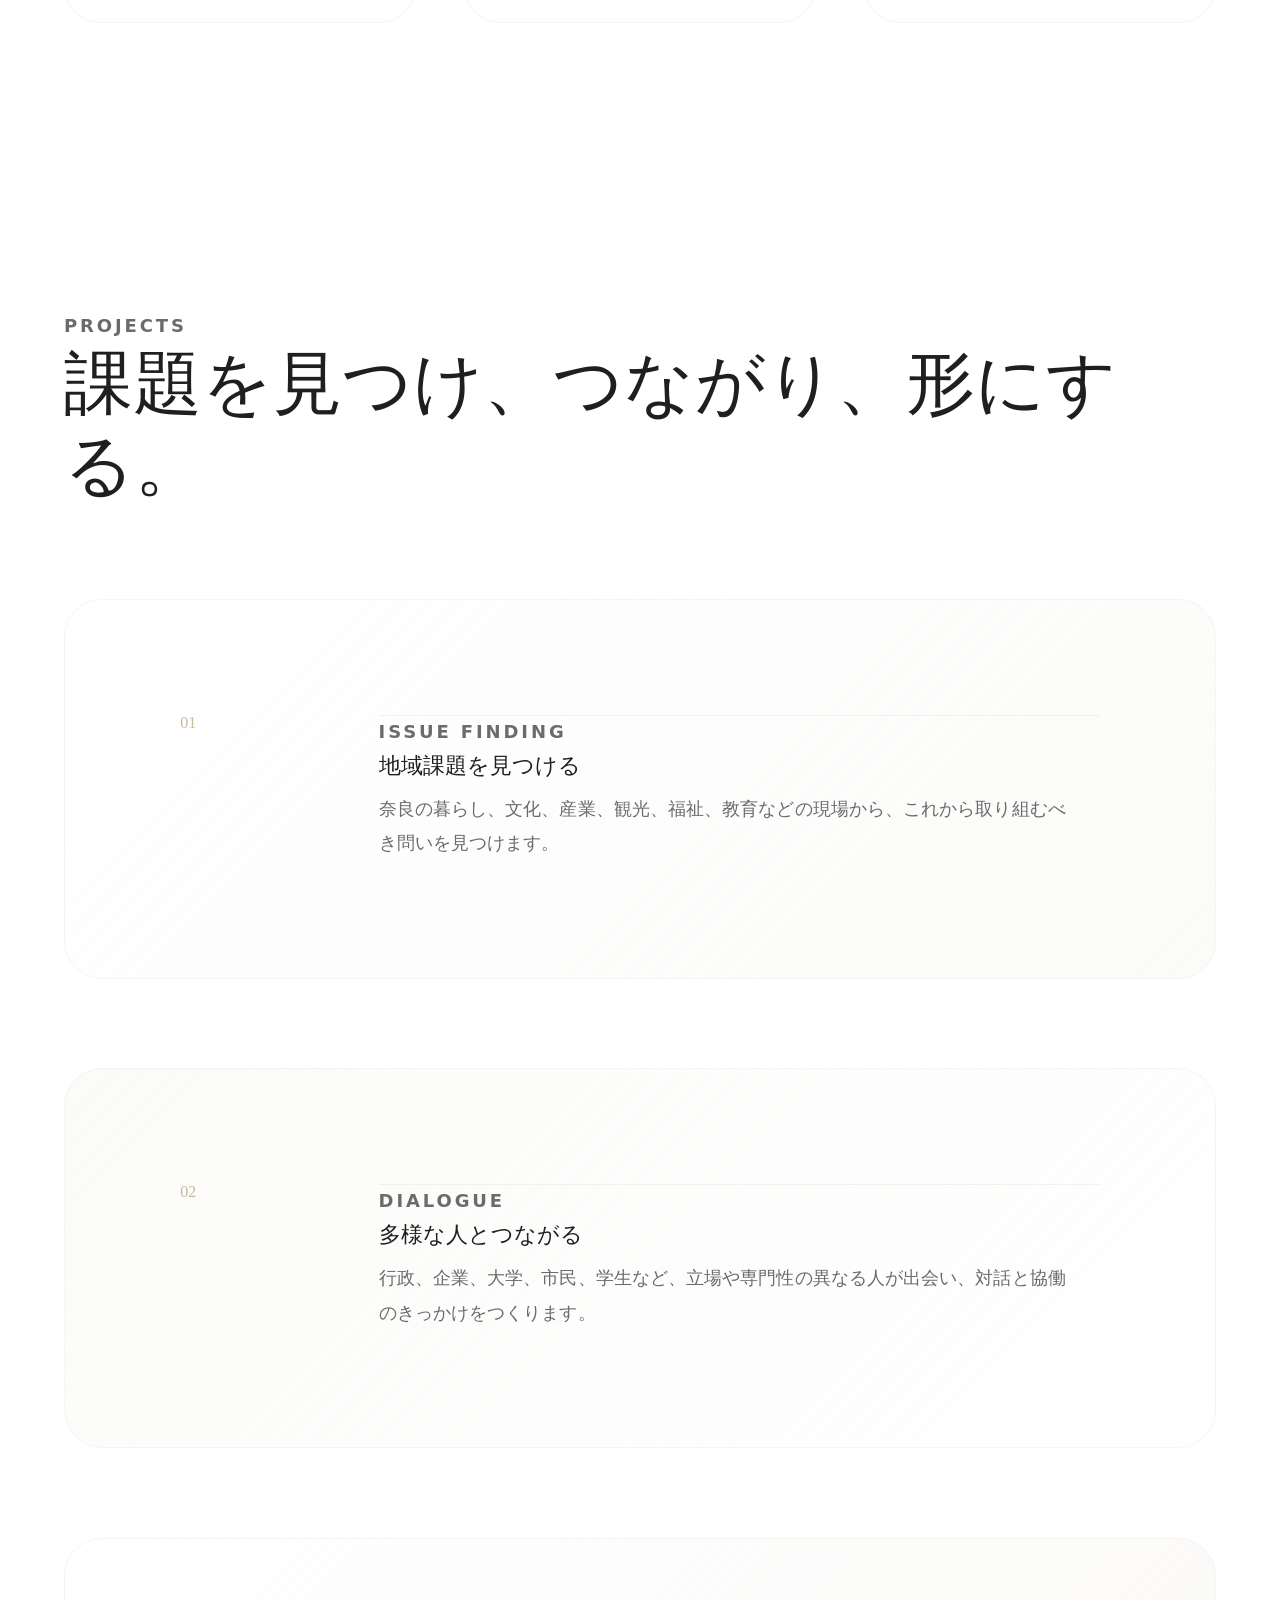
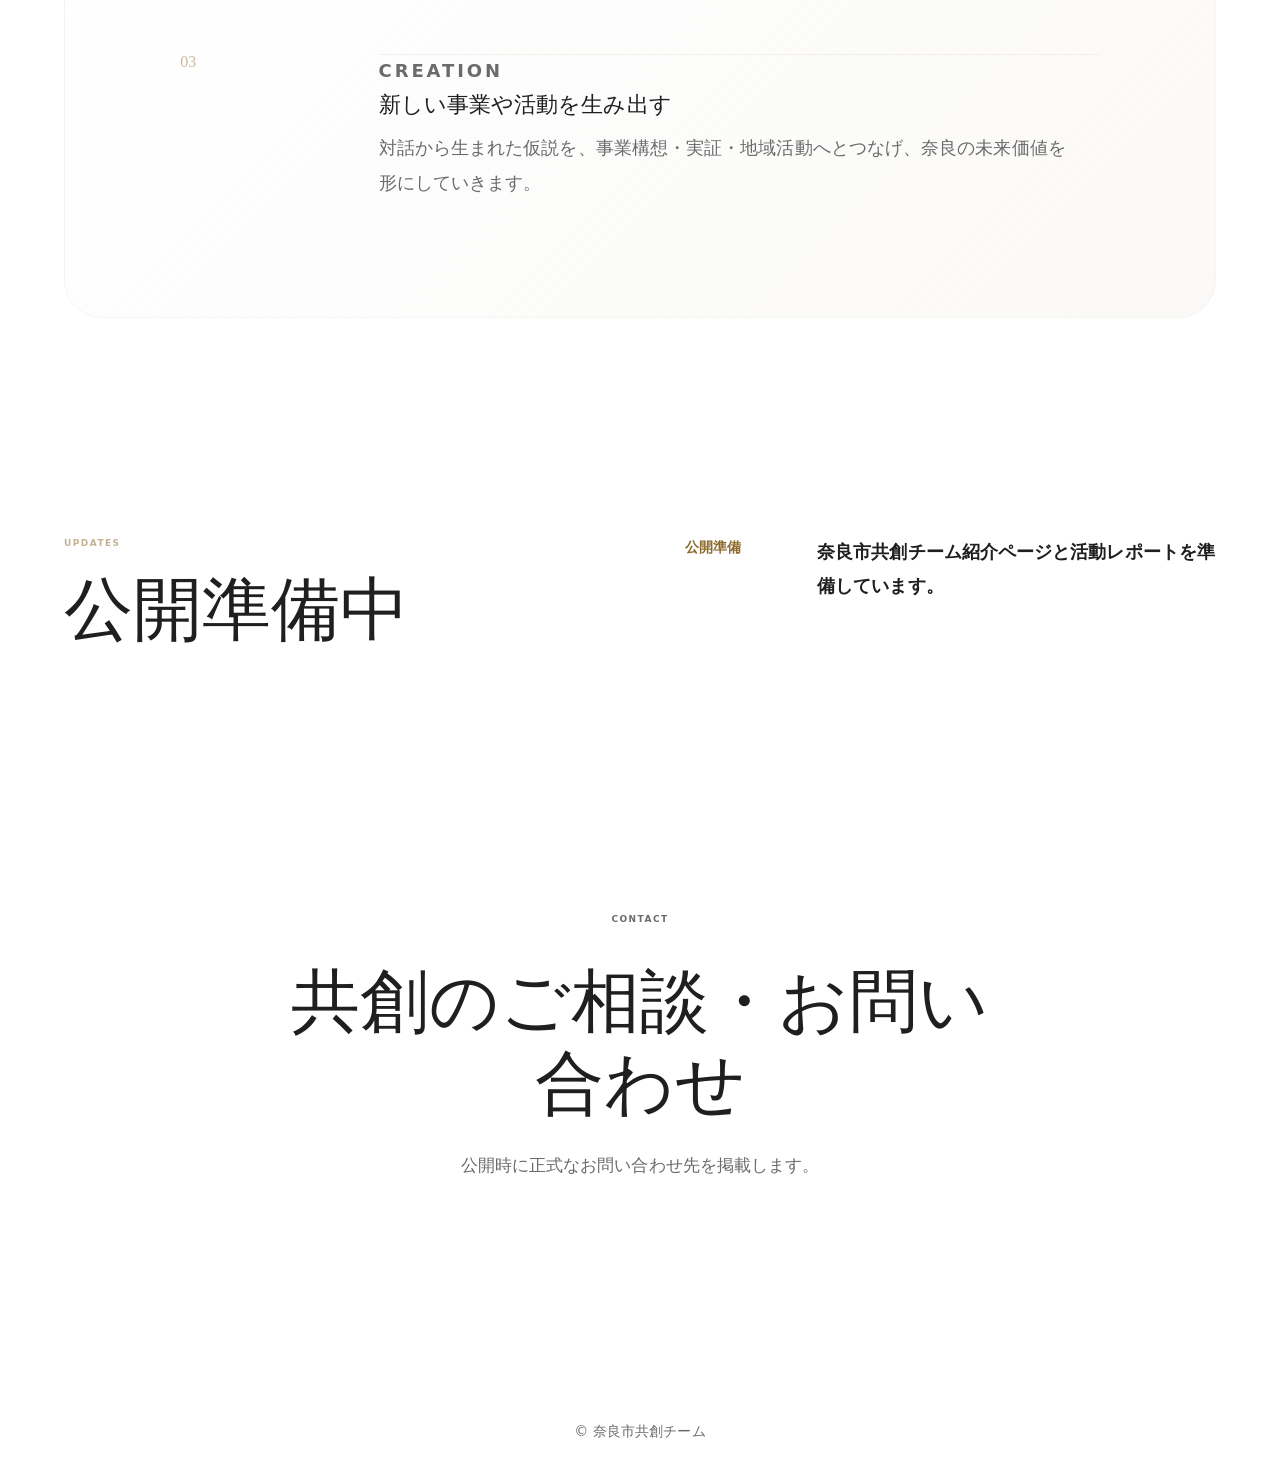
==== commit 8db927dd: "Add files via upload" ====
--- a/index.html
+++ b/index.html
@@ -44,7 +44,7 @@
       <div class="hero-inner">
         <div class="hero-copy">
           <p class="eyebrow">Nara City Co-Creation Team</p>
-          <h1><span class="nowrap">奈良の未来を、</span><br>共に創る。</h1>
+          <h1><span class="nowrap">奈良の未来を、</span><br><span class="nowrap">共に創る。</span></h1>
           <p class="hero-subcopy">Co-creating value for Nara.</p>
           <p class="hero-text">
             奈良市みらい価値共創プロジェクト研究の修了生を中心に、多様な人がつながる共創コミュニティ。
--- a/style.css
+++ b/style.css
@@ -128,8 +128,8 @@
 }
 
 .hero {
-  min-height: 116vh;
-  padding: 178px clamp(28px, 6vw, 96px) clamp(190px, 18vw, 300px);
+  min-height: 72vh;
+  padding: clamp(112px, 11vw, 138px) clamp(28px, 6vw, 96px) clamp(68px, 8vw, 96px);
 }
 
 .hero-inner {
@@ -138,7 +138,7 @@
   align-items: center;
   gap: clamp(88px, 11vw, 168px);
   max-width: 1200px;
-  min-height: calc(116vh - 318px);
+  min-height: calc(72vh - 200px);
   margin: 0 auto;
 }
 
@@ -239,7 +239,7 @@
 
 .hero-visual {
   position: relative;
-  min-height: 540px;
+  min-height: 420px;
 }
 
 .hero-visual::before {
@@ -253,7 +253,7 @@
 
 .hero-art {
   position: relative;
-  height: 540px;
+  height: 420px;
   overflow: hidden;
   background:
     linear-gradient(rgba(140, 106, 46, 0.016) 1px, transparent 1px),
@@ -352,8 +352,8 @@
 
 .js .reveal {
   opacity: 0;
-  transform: translateY(18px);
-  transition: opacity 1.08s cubic-bezier(0.22, 1, 0.36, 1), transform 1.08s cubic-bezier(0.22, 1, 0.36, 1);
+  transform: translateY(12px);
+  transition: opacity 0.9s cubic-bezier(0.22, 1, 0.36, 1), transform 0.9s cubic-bezier(0.22, 1, 0.36, 1);
   transition-delay: var(--reveal-delay, 0ms);
 }
 
@@ -423,7 +423,7 @@
 }
 
 .section {
-  padding: clamp(128px, 14vw, 220px) clamp(24px, 5vw, 72px);
+  padding: clamp(88px, 9vw, 128px) clamp(24px, 5vw, 72px);
 }
 
 .about,
@@ -433,28 +433,28 @@
 }
 
 .about {
-  padding-top: clamp(70px, 8vw, 130px);
-  padding-bottom: clamp(190px, 20vw, 320px);
+  padding-top: clamp(86px, 8vw, 116px);
+  padding-bottom: clamp(92px, 9vw, 120px);
 }
 
 .members {
-  padding-top: clamp(170px, 18vw, 280px);
-  padding-bottom: clamp(220px, 22vw, 360px);
+  padding-top: clamp(100px, 10vw, 136px);
+  padding-bottom: clamp(112px, 11vw, 142px);
 }
 
 .projects {
-  padding-top: clamp(150px, 16vw, 260px);
-  padding-bottom: clamp(190px, 19vw, 300px);
+  padding-top: clamp(96px, 9vw, 128px);
+  padding-bottom: clamp(102px, 10vw, 132px);
 }
 
 .news {
-  padding-top: clamp(100px, 11vw, 170px);
-  padding-bottom: clamp(72px, 8vw, 120px);
+  padding-top: clamp(74px, 7vw, 100px);
+  padding-bottom: clamp(70px, 7vw, 94px);
 }
 
 .contact {
-  padding-top: clamp(64px, 7vw, 110px);
-  padding-bottom: clamp(120px, 12vw, 190px);
+  padding-top: clamp(78px, 8vw, 104px);
+  padding-bottom: clamp(84px, 8vw, 110px);
 }
 
 .section-grid,
@@ -940,37 +940,38 @@
 
   .hero {
     min-height: auto;
-    padding-bottom: clamp(140px, 18vw, 190px);
+    padding-top: clamp(104px, 12vw, 122px);
+    padding-bottom: clamp(64px, 8vw, 92px);
   }
 
   .section {
-    padding-top: clamp(104px, 15vw, 150px);
-    padding-bottom: clamp(104px, 15vw, 150px);
+    padding-top: clamp(74px, 10vw, 106px);
+    padding-bottom: clamp(74px, 10vw, 106px);
   }
 
   .about {
-    padding-top: clamp(70px, 10vw, 104px);
-    padding-bottom: clamp(140px, 18vw, 190px);
+    padding-top: clamp(74px, 10vw, 98px);
+    padding-bottom: clamp(78px, 10vw, 104px);
   }
 
   .members {
-    padding-top: clamp(132px, 17vw, 184px);
-    padding-bottom: clamp(160px, 20vw, 220px);
+    padding-top: clamp(86px, 11vw, 116px);
+    padding-bottom: clamp(94px, 12vw, 126px);
   }
 
   .projects {
-    padding-top: clamp(126px, 16vw, 176px);
-    padding-bottom: clamp(144px, 18vw, 198px);
+    padding-top: clamp(82px, 11vw, 112px);
+    padding-bottom: clamp(88px, 12vw, 118px);
   }
 
   .news {
-    padding-top: clamp(90px, 12vw, 126px);
-    padding-bottom: clamp(58px, 8vw, 86px);
+    padding-top: clamp(64px, 9vw, 88px);
+    padding-bottom: clamp(58px, 8vw, 78px);
   }
 
   .contact {
-    padding-top: clamp(54px, 8vw, 80px);
-    padding-bottom: clamp(88px, 12vw, 126px);
+    padding-top: clamp(66px, 9vw, 88px);
+    padding-bottom: clamp(72px, 10vw, 96px);
   }
 
   .hero-inner,
@@ -983,11 +984,11 @@
   }
 
   .hero-visual {
-    min-height: 420px;
+    min-height: 300px;
   }
 
   .hero-art {
-    height: 420px;
+    height: 300px;
   }
 
   .member-grid {
@@ -1027,7 +1028,7 @@
   }
 
   .hero {
-    padding: 118px 24px 132px;
+    padding: 96px 24px 62px;
   }
 
   .section {
@@ -1036,28 +1037,28 @@
   }
 
   .about {
+    padding-top: 68px;
+    padding-bottom: 74px;
+  }
+
+  .members {
     padding-top: 82px;
-    padding-bottom: 138px;
-  }
-
-  .members {
-    padding-top: 126px;
-    padding-bottom: 154px;
+    padding-bottom: 92px;
   }
 
   .projects {
-    padding-top: 120px;
-    padding-bottom: 142px;
+    padding-top: 78px;
+    padding-bottom: 88px;
   }
 
   .news {
-    padding-top: 82px;
-    padding-bottom: 52px;
+    padding-top: 62px;
+    padding-bottom: 50px;
   }
 
   .contact {
-    padding-top: 52px;
-    padding-bottom: 92px;
+    padding-top: 62px;
+    padding-bottom: 72px;
   }
 
   h1 {
@@ -1070,7 +1071,7 @@
   }
 
   .hero-subcopy {
-    margin-top: 34px;
+    margin-top: 30px;
     font-size: 21px;
   }
 
@@ -1079,6 +1080,15 @@
     margin-top: 30px;
     font-size: 15px;
     line-height: 1.9;
+  }
+
+  .hero-visual {
+    min-height: 220px;
+  }
+
+  .hero-art {
+    height: 220px;
+    border-radius: 30px;
   }
 
   .hero-actions {
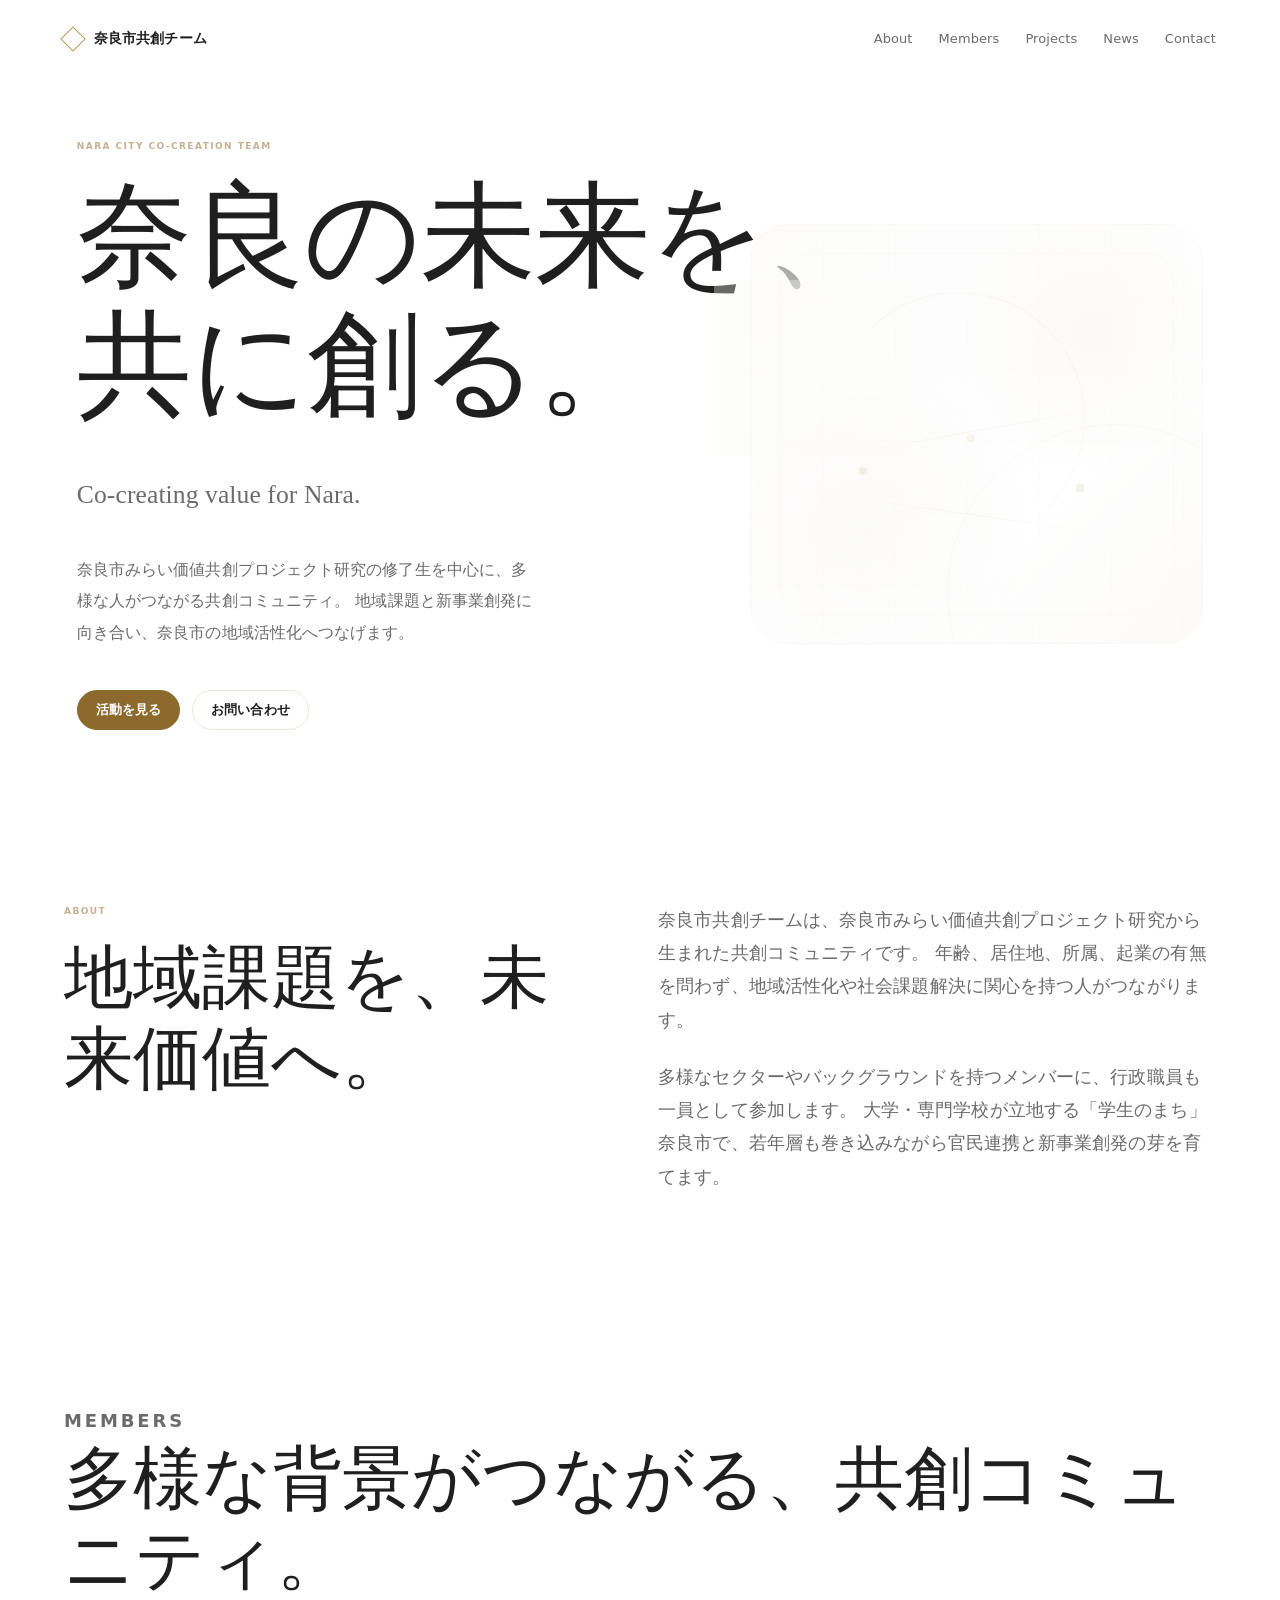
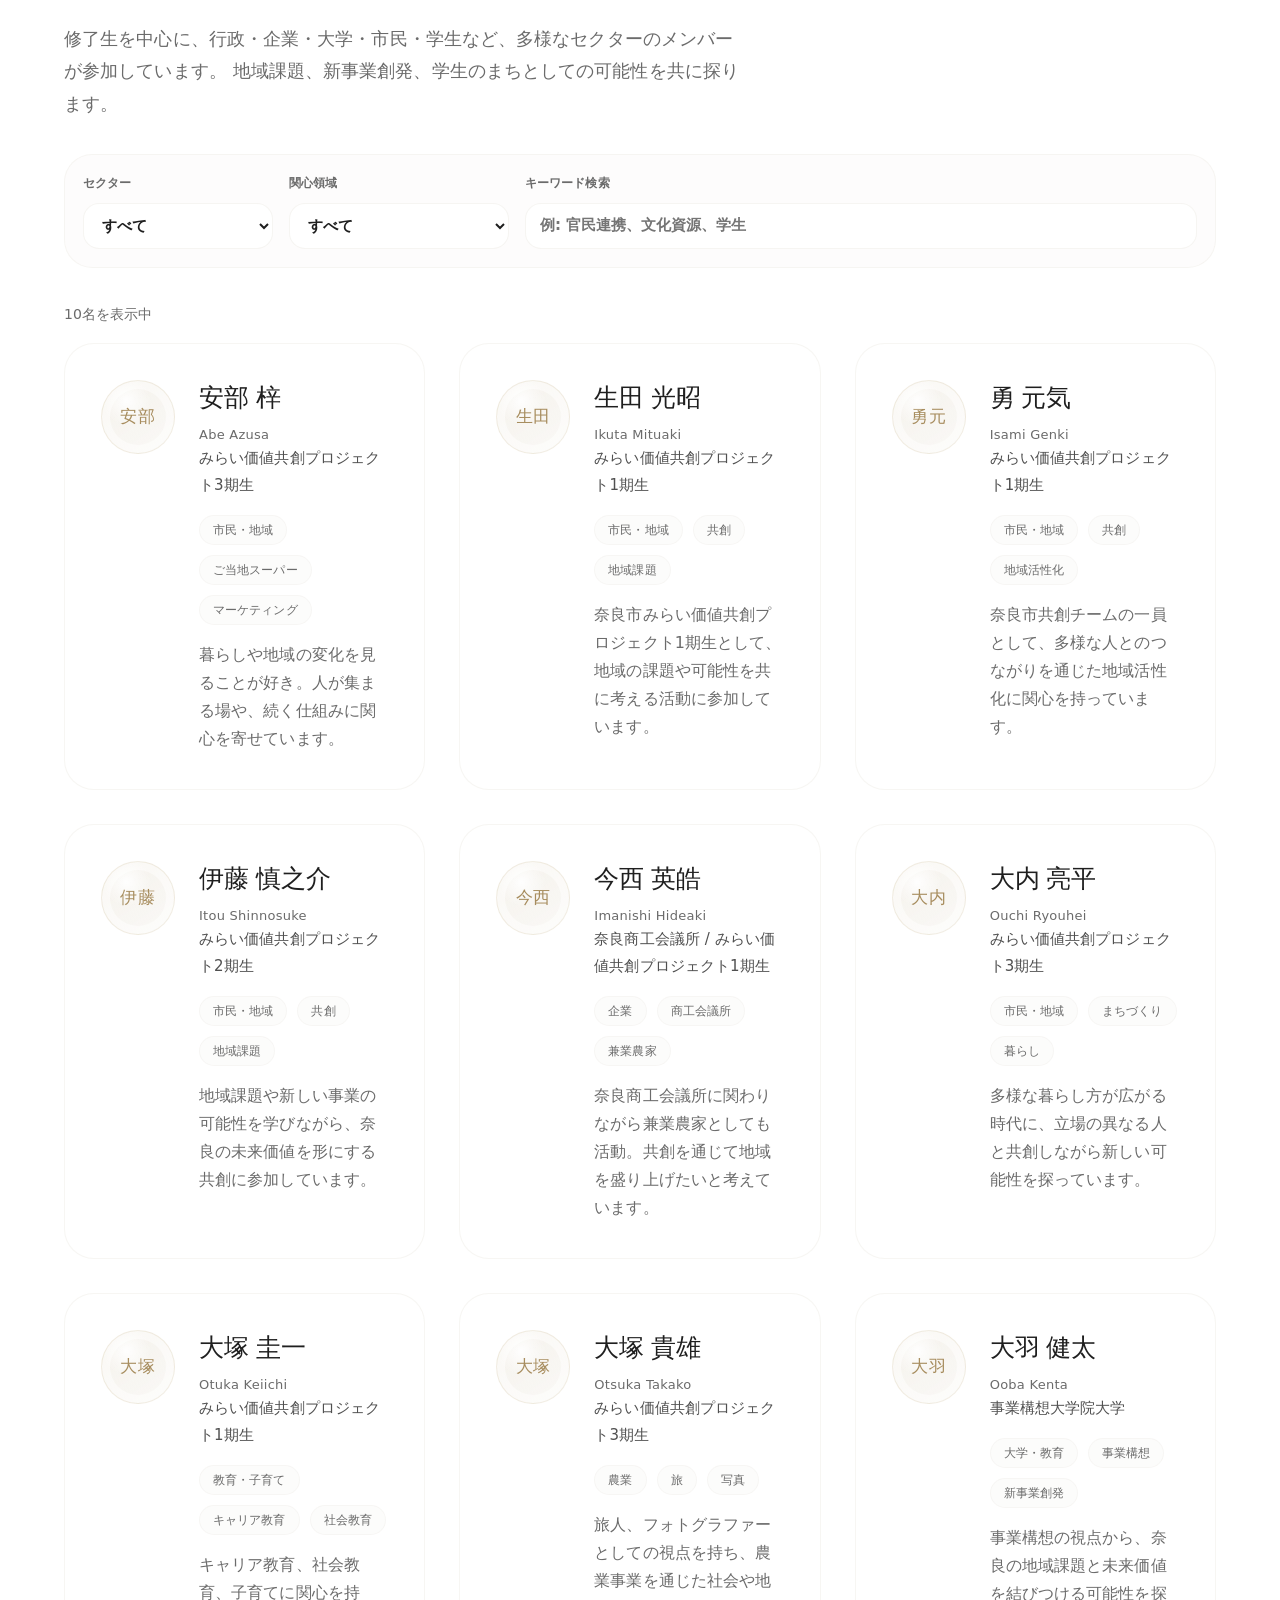
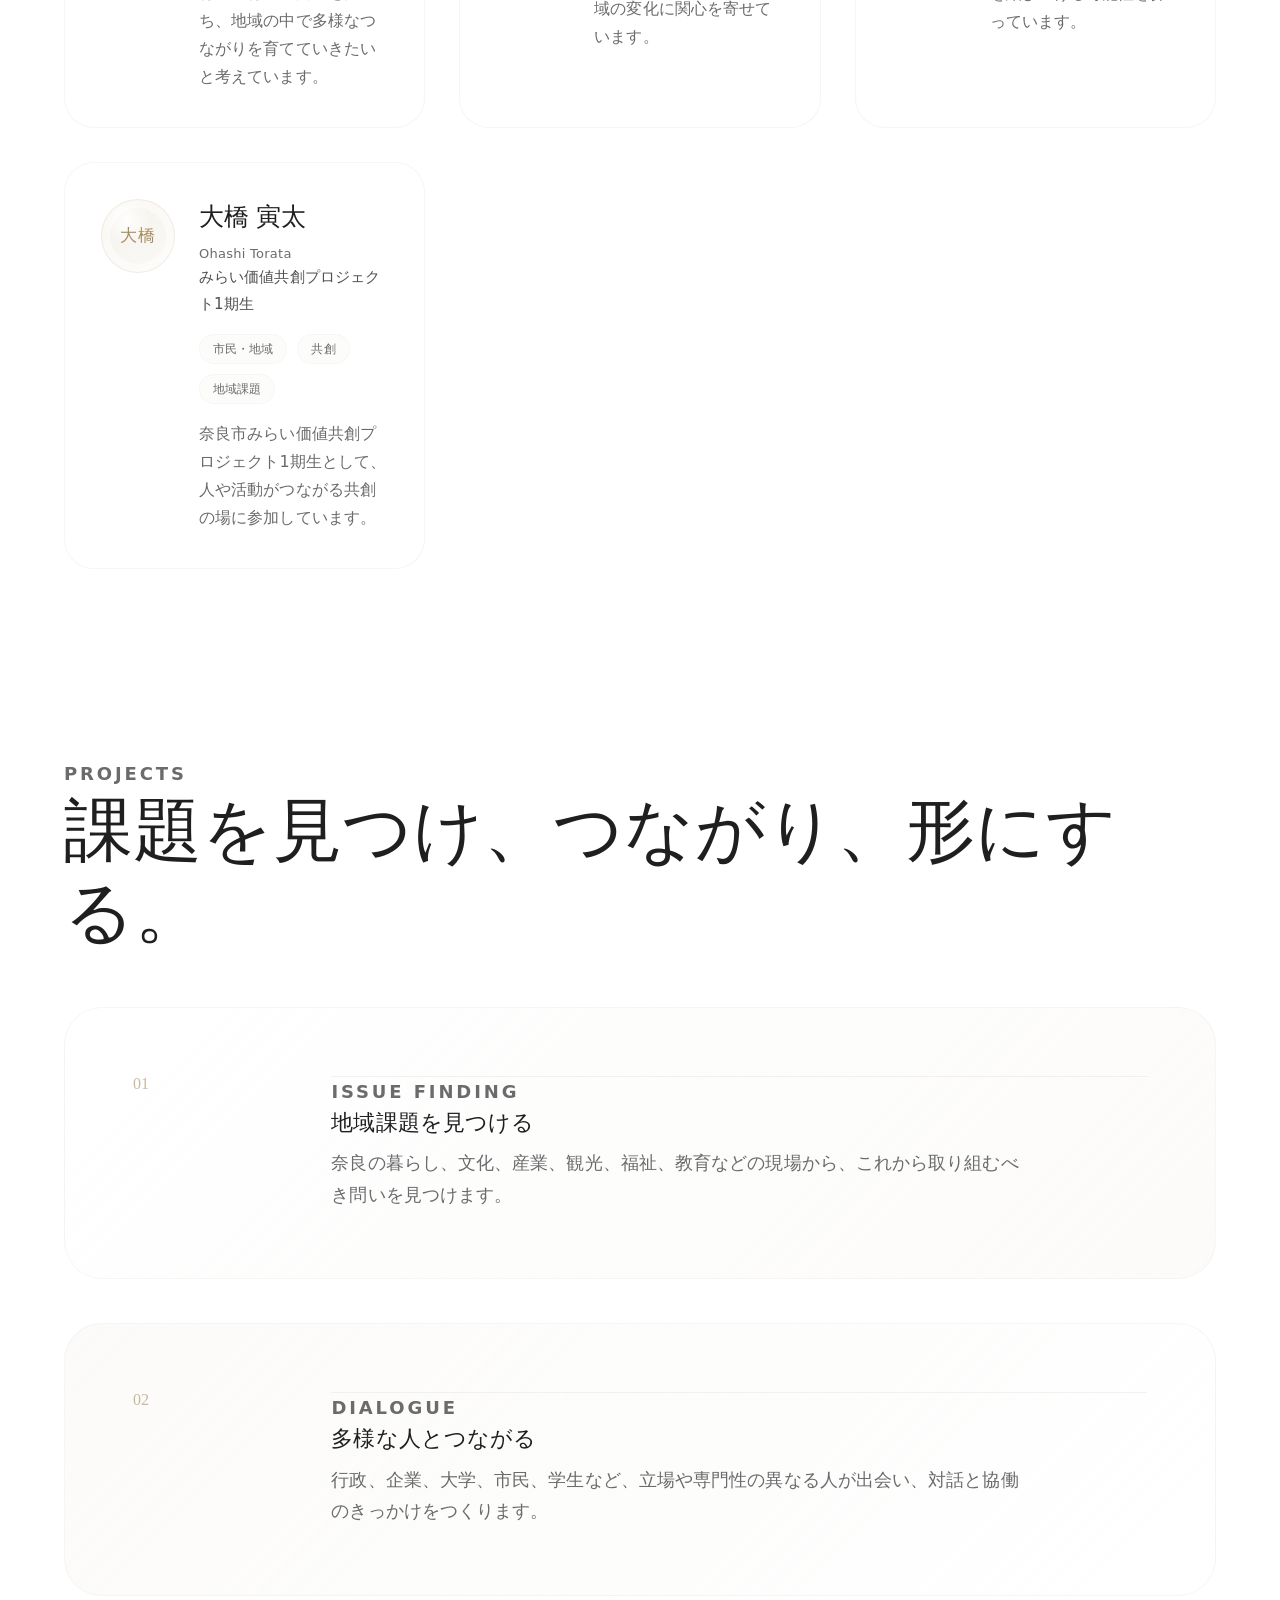
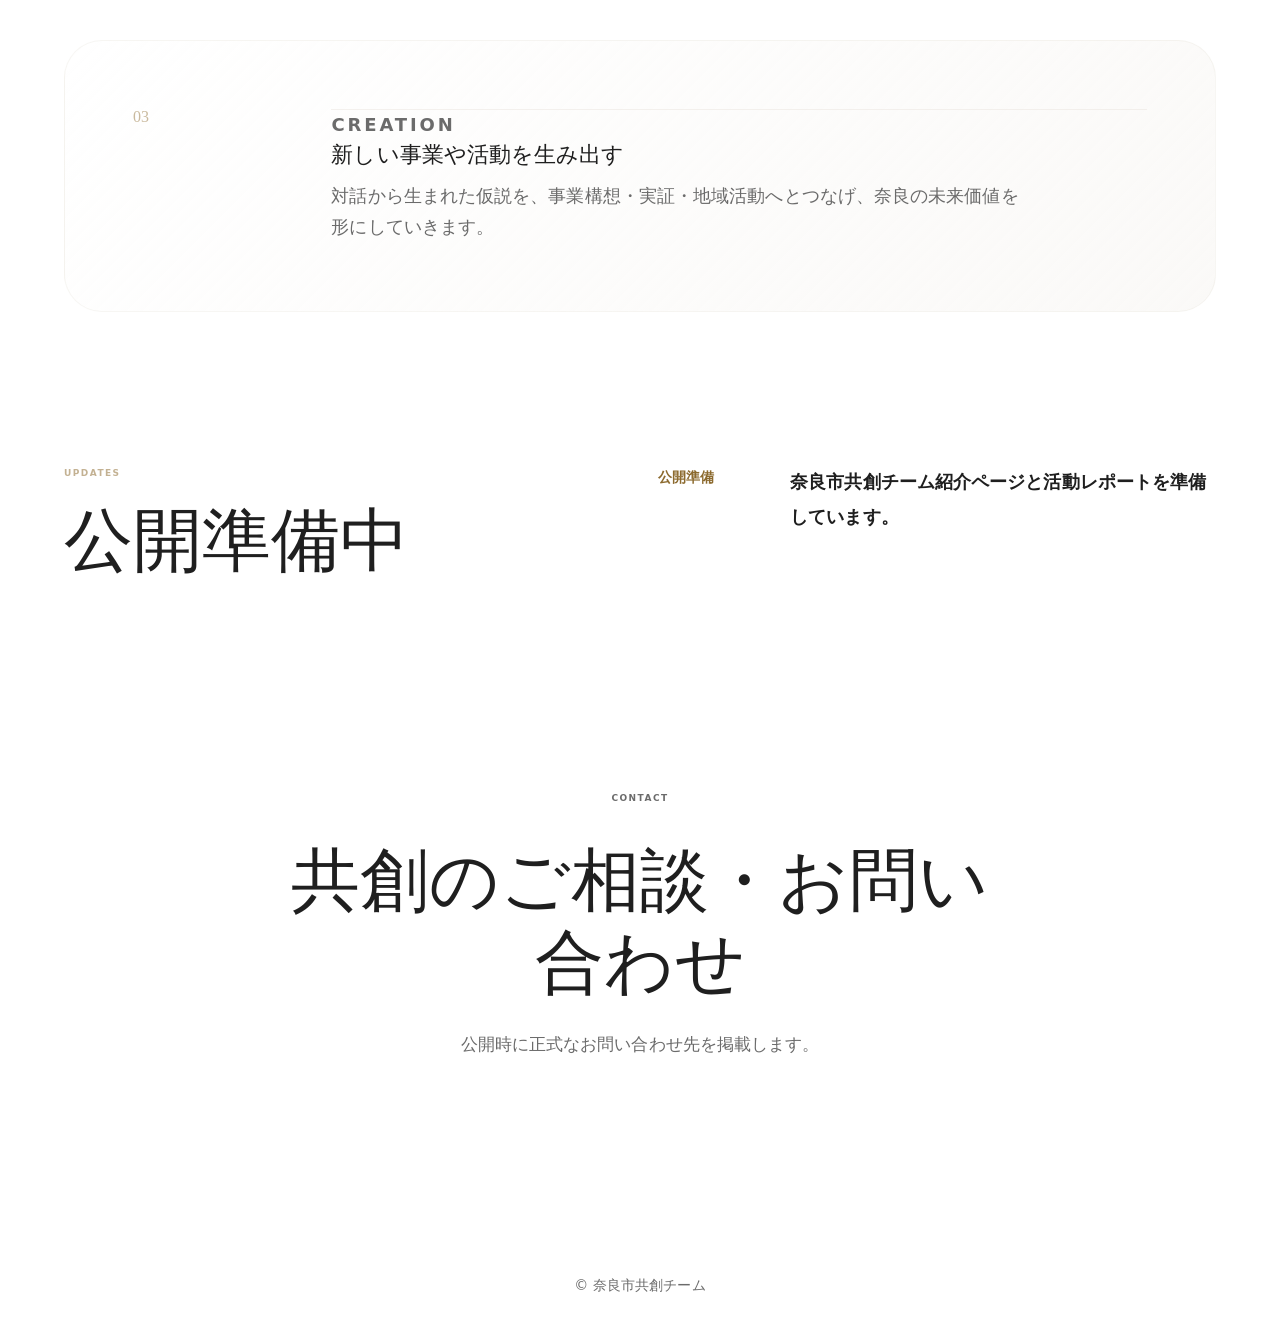
==== commit d55a3fcd: "Add files via upload" ====
--- a/index.html
+++ b/index.html
@@ -4,17 +4,22 @@
   <meta charset="UTF-8">
   <meta name="viewport" content="width=device-width, initial-scale=1.0">
   <meta name="description" content="奈良市共創チームは、奈良市みらい価値共創プロジェクト研究の修了生を中心に、多様な人がつながる共創コミュニティです。官民連携、地域課題、新事業創発を通じて奈良市の地域活性化を目指します。">
-  <link rel="canonical" href="https://YOUR_GITHUB_USERNAME.github.io/nara-city-co-creation/">
+  <link rel="canonical" href="https://yujitkg.github.io/nara-city-co-creation/">
   <meta property="og:type" content="website">
   <meta property="og:title" content="奈良市共創チーム | 奈良市みらい価値共創プロジェクト研究">
   <meta property="og:description" content="奈良の未来を共に創る。奈良市みらい価値共創プロジェクト研究の修了生を中心に、行政・企業・大学・市民・学生がつながる共創コミュニティです。">
-  <meta property="og:url" content="https://YOUR_GITHUB_USERNAME.github.io/nara-city-co-creation/">
-  <meta property="og:image" content="https://YOUR_GITHUB_USERNAME.github.io/nara-city-co-creation/assets/ogp.svg">
-  <meta property="og:image:alt" content="奈良市共創チームのサイトビジュアル">
+  <meta property="og:url" content="https://yujitkg.github.io/nara-city-co-creation/">
+  <meta property="og:image" content="https://yujitkg.github.io/nara-city-co-creation/assets/ogp.svg">
+  <meta property="og:image:type" content="image/svg+xml">
+  <meta property="og:image:width" content="1200">
+  <meta property="og:image:height" content="630">
+  <meta property="og:image:alt" content="奈良市共創チーム - 奈良の未来を、共に創る。">
   <meta property="og:site_name" content="奈良市共創チーム">
   <meta property="og:locale" content="ja_JP">
-  <meta name="twitter:card" content="summary">
-  <meta name="twitter:image" content="https://YOUR_GITHUB_USERNAME.github.io/nara-city-co-creation/assets/ogp.svg">
+  <meta name="twitter:card" content="summary_large_image">
+  <meta name="twitter:title" content="奈良市共創チーム | 奈良市みらい価値共創プロジェクト研究">
+  <meta name="twitter:description" content="奈良の未来を共に創る。多様な人がつながり、地域課題と新事業創発に向き合う共創コミュニティです。">
+  <meta name="twitter:image" content="https://yujitkg.github.io/nara-city-co-creation/assets/ogp.svg">
   <title>奈良市共創チーム | 奈良市みらい価値共創プロジェクト研究</title>
   <link rel="stylesheet" href="style.css?v=20260515">
 </head>
@@ -177,7 +182,7 @@
     <p>&copy; 奈良市共創チーム</p>
   </footer>
 
-  <script src="data/members.js?v=20260515"></script>
-  <script src="script.js?v=20260515"></script>
+  <script src="data/members.js?v=20260515-membersdata"></script>
+  <script src="script.js?v=20260515-membersdata"></script>
 </body>
 </html>
--- a/style.css
+++ b/style.css
@@ -423,7 +423,7 @@
 }
 
 .section {
-  padding: clamp(88px, 9vw, 128px) clamp(24px, 5vw, 72px);
+  padding: clamp(58px, 6vw, 88px) clamp(24px, 5vw, 72px);
 }
 
 .about,
@@ -433,28 +433,28 @@
 }
 
 .about {
-  padding-top: clamp(86px, 8vw, 116px);
-  padding-bottom: clamp(92px, 9vw, 120px);
+  padding-top: clamp(64px, 6vw, 86px);
+  padding-bottom: clamp(58px, 6vw, 84px);
 }
 
 .members {
-  padding-top: clamp(100px, 10vw, 136px);
-  padding-bottom: clamp(112px, 11vw, 142px);
+  padding-top: clamp(66px, 7vw, 94px);
+  padding-bottom: clamp(72px, 7vw, 100px);
 }
 
 .projects {
-  padding-top: clamp(96px, 9vw, 128px);
-  padding-bottom: clamp(102px, 10vw, 132px);
+  padding-top: clamp(64px, 6vw, 92px);
+  padding-bottom: clamp(72px, 7vw, 100px);
 }
 
 .news {
-  padding-top: clamp(74px, 7vw, 100px);
-  padding-bottom: clamp(70px, 7vw, 94px);
+  padding-top: clamp(58px, 5vw, 76px);
+  padding-bottom: clamp(50px, 5vw, 72px);
 }
 
 .contact {
-  padding-top: clamp(78px, 8vw, 104px);
-  padding-bottom: clamp(84px, 8vw, 110px);
+  padding-top: clamp(58px, 6vw, 82px);
+  padding-bottom: clamp(66px, 6vw, 92px);
 }
 
 .section-grid,
@@ -469,7 +469,7 @@
 .section-grid {
   display: grid;
   grid-template-columns: minmax(280px, 0.95fr) minmax(0, 1.05fr);
-  gap: clamp(72px, 11vw, 156px);
+  gap: clamp(52px, 7vw, 104px);
 }
 
 .section-body p,
@@ -482,27 +482,27 @@
 
 .section-body p {
   max-width: 620px;
-  margin: 0 0 34px;
+  margin: 0 0 24px;
   font-size: 18px;
-  line-height: 2;
+  line-height: 1.85;
   font-weight: 400;
 }
 
 .section-heading {
-  margin-bottom: 92px;
+  margin-bottom: 54px;
 }
 
 .section-heading p {
   max-width: 680px;
-  margin: 30px 0 0;
+  margin: 22px 0 0;
   font-size: 18px;
-  line-height: 1.9;
+  line-height: 1.8;
 }
 
 .member-tools {
   display: grid;
   max-width: var(--max);
-  margin: -42px auto 62px;
+  margin: -20px auto 34px;
 }
 
 .member-filters {
@@ -545,7 +545,7 @@
 
 .member-result {
   max-width: var(--max);
-  margin: 0 auto 22px;
+  margin: 0 auto 16px;
   color: var(--muted);
   font-size: 14px;
   transition: opacity 0.26s ease, transform 0.26s ease;
@@ -559,7 +559,7 @@
 .member-grid {
   display: grid;
   grid-template-columns: repeat(auto-fit, minmax(300px, 1fr));
-  gap: clamp(30px, 4vw, 48px);
+  gap: clamp(24px, 3vw, 34px);
   padding: 0;
   list-style: none;
   transition: opacity 0.26s ease, transform 0.26s ease;
@@ -577,14 +577,14 @@
 .member-card {
   position: relative;
   display: grid;
-  grid-template-columns: 82px minmax(0, 1fr);
-  gap: 32px;
+  grid-template-columns: 74px minmax(0, 1fr);
+  gap: 24px;
   min-width: 0;
   min-height: 100%;
-  padding: clamp(34px, 4vw, 48px);
+  padding: clamp(28px, 3vw, 36px);
   background: var(--bg);
   border: 1px solid rgba(229, 224, 216, 0.30);
-  border-radius: 36px;
+  border-radius: 30px;
   box-shadow: none;
   transition: border-color 0.34s ease, background 0.34s ease, transform 0.34s ease;
 }
@@ -599,7 +599,7 @@
 
 .member-avatar {
   display: grid;
-  width: 82px;
+  width: 74px;
   aspect-ratio: 1;
   place-items: center;
   overflow: hidden;
@@ -612,7 +612,7 @@
   box-shadow: inset 0 0 0 8px rgba(255, 255, 255, 0.44);
   color: rgba(140, 106, 46, 0.76);
   font-family: var(--serif);
-  font-size: 19px;
+  font-size: 17px;
   letter-spacing: 0.04em;
   transition: background 0.3s ease, border-color 0.3s ease, color 0.3s ease, transform 0.3s ease;
 }
@@ -660,8 +660,17 @@
   margin: 0;
 }
 
+.member-roman {
+  margin-top: -4px;
+  margin-bottom: 12px;
+  color: rgba(107, 107, 107, 0.72);
+  font-size: 13px;
+  line-height: 1.45;
+  letter-spacing: 0.02em;
+}
+
 .member-card .member-position {
-  margin-bottom: 24px;
+  margin-bottom: 16px;
   color: rgba(31, 31, 31, 0.78);
   font-size: 15px;
   line-height: 1.8;
@@ -671,7 +680,7 @@
   display: flex;
   flex-wrap: wrap;
   gap: 10px;
-  margin-bottom: 24px;
+  margin-bottom: 16px;
 }
 
 .member-tag {
@@ -705,7 +714,7 @@
 .member-comment {
   max-width: 34em;
   font-size: 16px;
-  line-height: 1.9;
+  line-height: 1.75;
 }
 
 .member-card.is-preparing {
@@ -748,7 +757,7 @@
 .project-grid {
   display: grid;
   grid-template-columns: 1fr;
-  gap: clamp(58px, 7vw, 92px);
+  gap: clamp(28px, 4vw, 44px);
 }
 
 .project-card {
@@ -758,8 +767,8 @@
   column-gap: clamp(48px, 8vw, 116px);
   align-items: start;
   min-width: 0;
-  min-height: 380px;
-  padding: clamp(76px, 9vw, 116px);
+  min-height: 260px;
+  padding: clamp(42px, 6vw, 68px);
   background:
     linear-gradient(135deg, rgba(255, 255, 255, 0.92), rgba(250, 249, 247, 0.72)),
     var(--bg);
@@ -781,9 +790,9 @@
 
 .project-card::before {
   position: absolute;
-  top: clamp(76px, 9vw, 116px);
-  right: clamp(76px, 9vw, 116px);
-  left: calc(clamp(76px, 9vw, 116px) + 96px + clamp(48px, 8vw, 116px));
+  top: clamp(42px, 6vw, 68px);
+  right: clamp(42px, 6vw, 68px);
+  left: calc(clamp(42px, 6vw, 68px) + 96px + clamp(48px, 8vw, 116px));
   display: block;
   width: auto;
   height: 1px;
@@ -808,13 +817,13 @@
 }
 
 .project-meta {
-  margin-top: 58px;
+  margin-top: 34px;
 }
 
 .project-card p {
   margin: 0;
   font-size: 18px;
-  line-height: 1.92;
+  line-height: 1.75;
   max-width: 690px;
 }
 
@@ -945,33 +954,33 @@
   }
 
   .section {
-    padding-top: clamp(74px, 10vw, 106px);
-    padding-bottom: clamp(74px, 10vw, 106px);
+    padding-top: clamp(52px, 8vw, 72px);
+    padding-bottom: clamp(52px, 8vw, 72px);
   }
 
   .about {
-    padding-top: clamp(74px, 10vw, 98px);
-    padding-bottom: clamp(78px, 10vw, 104px);
+    padding-top: clamp(56px, 8vw, 72px);
+    padding-bottom: clamp(54px, 8vw, 72px);
   }
 
   .members {
-    padding-top: clamp(86px, 11vw, 116px);
-    padding-bottom: clamp(94px, 12vw, 126px);
+    padding-top: clamp(60px, 9vw, 80px);
+    padding-bottom: clamp(64px, 9vw, 84px);
   }
 
   .projects {
-    padding-top: clamp(82px, 11vw, 112px);
-    padding-bottom: clamp(88px, 12vw, 118px);
+    padding-top: clamp(58px, 8vw, 78px);
+    padding-bottom: clamp(62px, 9vw, 84px);
   }
 
   .news {
-    padding-top: clamp(64px, 9vw, 88px);
-    padding-bottom: clamp(58px, 8vw, 78px);
+    padding-top: clamp(48px, 7vw, 66px);
+    padding-bottom: clamp(44px, 7vw, 62px);
   }
 
   .contact {
-    padding-top: clamp(66px, 9vw, 88px);
-    padding-bottom: clamp(72px, 10vw, 96px);
+    padding-top: clamp(50px, 8vw, 68px);
+    padding-bottom: clamp(58px, 8vw, 76px);
   }
 
   .hero-inner,
@@ -1004,7 +1013,7 @@
   }
 
   .project-card::before {
-    left: calc(clamp(76px, 9vw, 116px) + 76px + clamp(48px, 8vw, 116px));
+    left: calc(clamp(42px, 6vw, 68px) + 76px + clamp(48px, 8vw, 116px));
   }
 
   .member-filters {
@@ -1037,28 +1046,28 @@
   }
 
   .about {
-    padding-top: 68px;
-    padding-bottom: 74px;
+    padding-top: 50px;
+    padding-bottom: 48px;
   }
 
   .members {
-    padding-top: 82px;
-    padding-bottom: 92px;
+    padding-top: 56px;
+    padding-bottom: 62px;
   }
 
   .projects {
-    padding-top: 78px;
-    padding-bottom: 88px;
+    padding-top: 56px;
+    padding-bottom: 64px;
   }
 
   .news {
-    padding-top: 62px;
-    padding-bottom: 50px;
+    padding-top: 44px;
+    padding-bottom: 40px;
   }
 
   .contact {
-    padding-top: 62px;
-    padding-bottom: 72px;
+    padding-top: 44px;
+    padding-bottom: 56px;
   }
 
   h1 {
@@ -1115,13 +1124,13 @@
   .project-card {
     grid-template-columns: 1fr;
     min-height: auto;
-    padding: 48px 30px;
-    border-radius: 28px;
+    padding: 34px 26px;
+    border-radius: 24px;
   }
 
   .project-card::before {
     position: static;
-    margin: 20px 0 28px;
+    margin: 16px 0 22px;
   }
 
   .project-meta,
@@ -1144,17 +1153,17 @@
 
   .member-card {
     grid-template-columns: 1fr;
-    gap: 22px;
-    padding: 32px 26px;
-    border-radius: 28px;
+    gap: 18px;
+    padding: 26px 22px;
+    border-radius: 24px;
   }
 
   .member-avatar {
-    width: 68px;
+    width: 62px;
   }
 
   .contact-panel {
-    padding: 40px 22px;
+    padding: 26px 0;
   }
 }
 
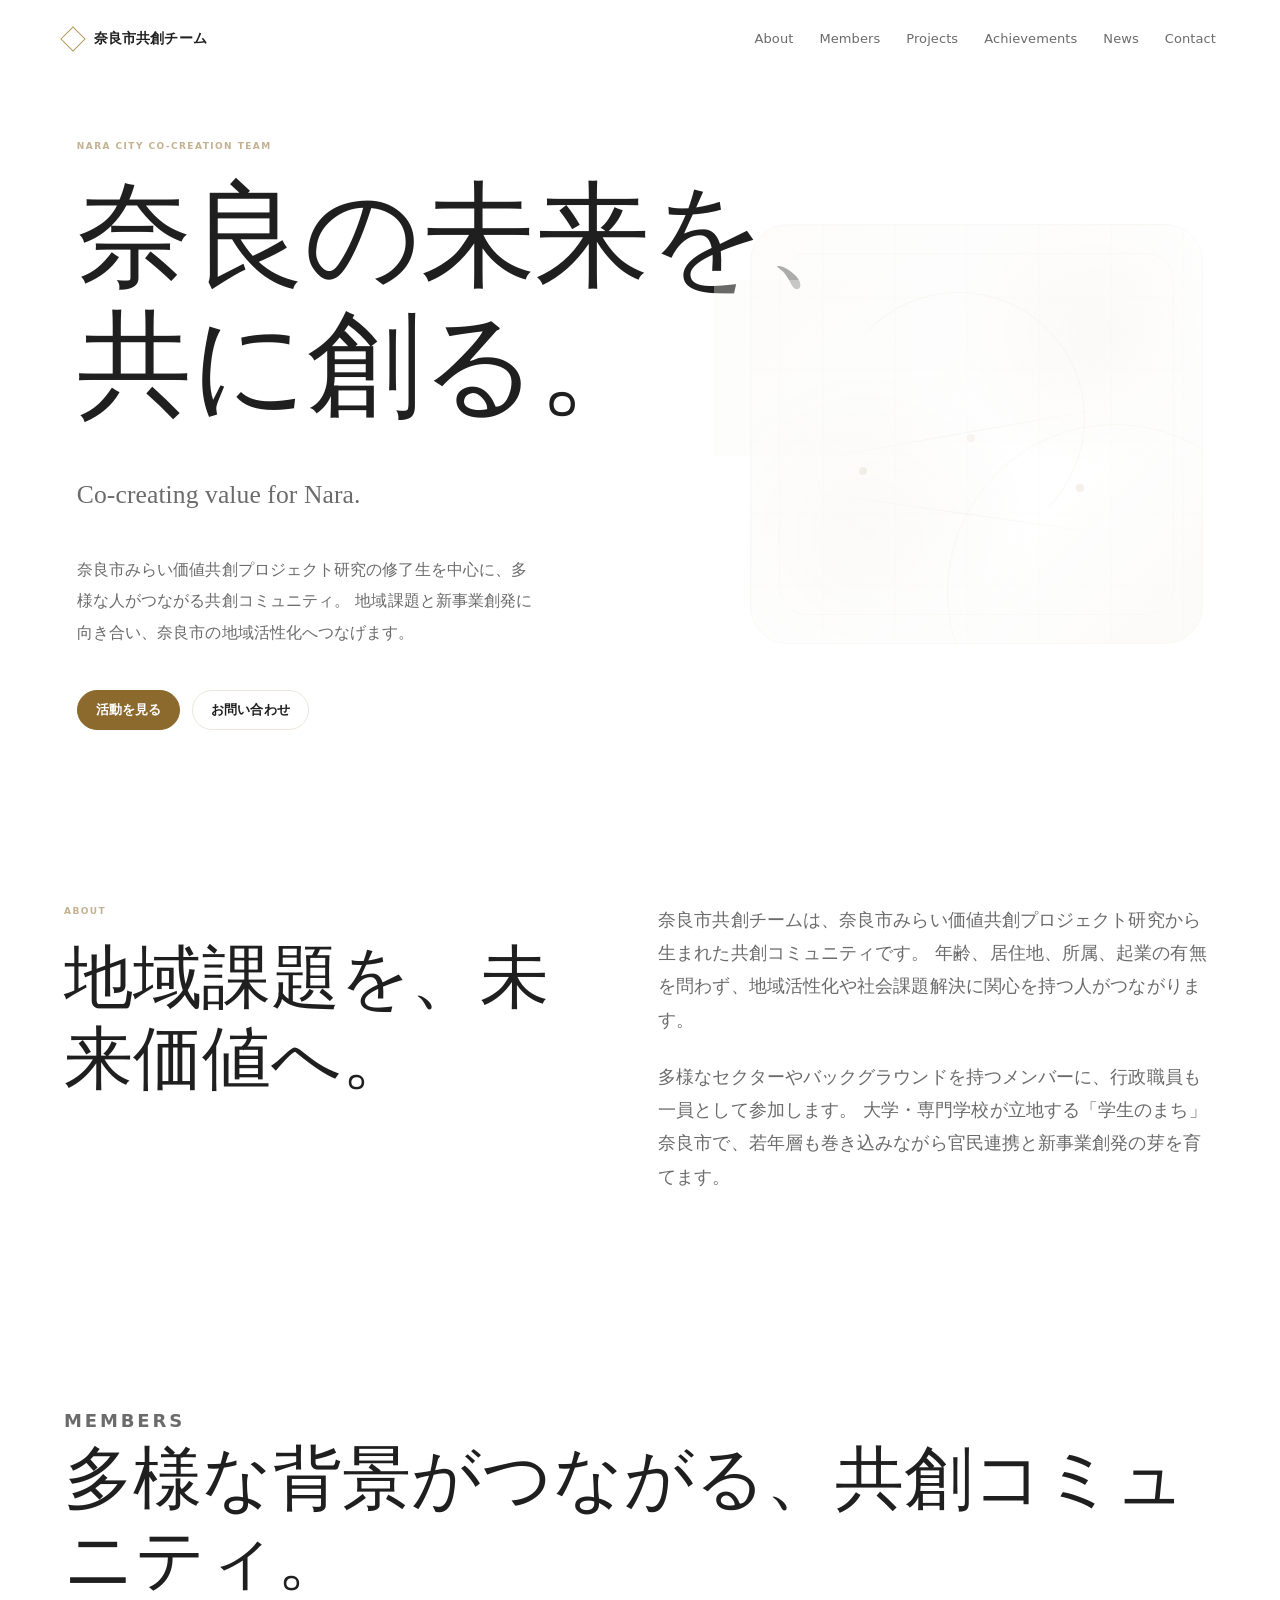
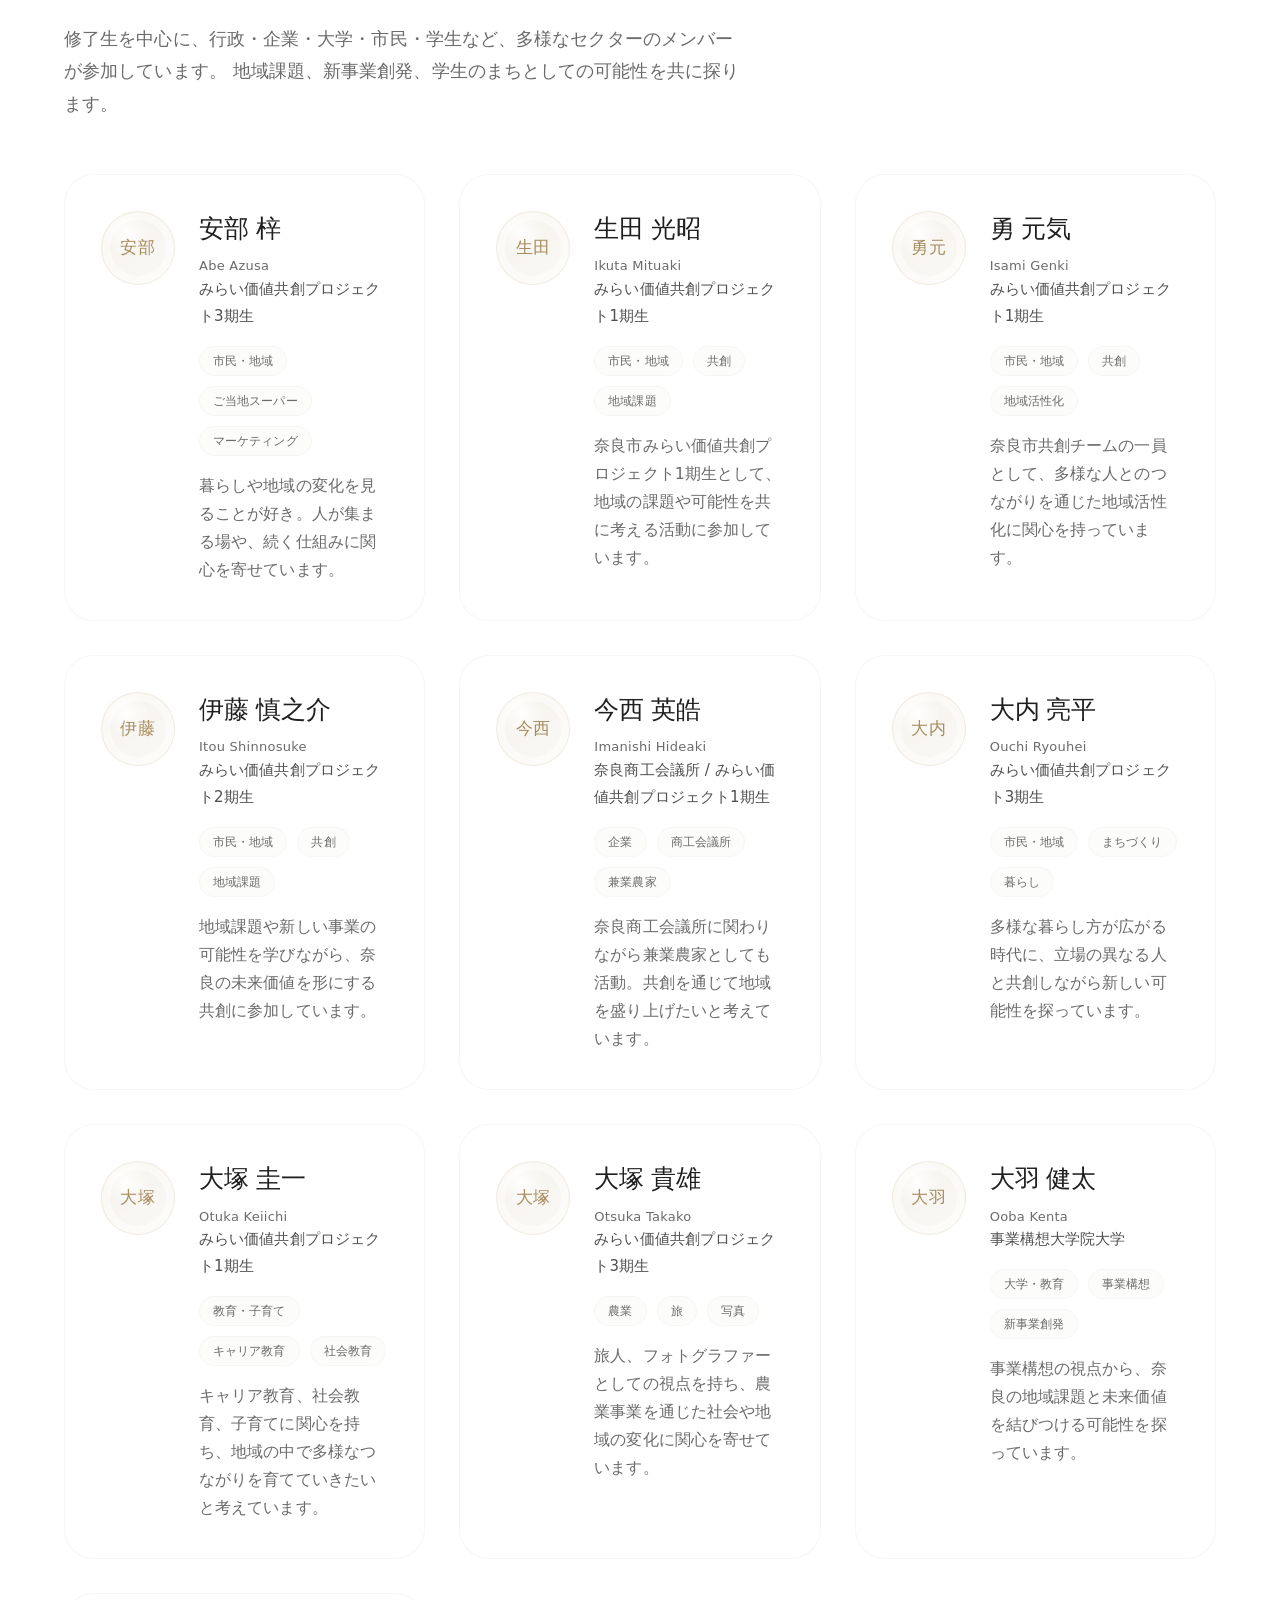
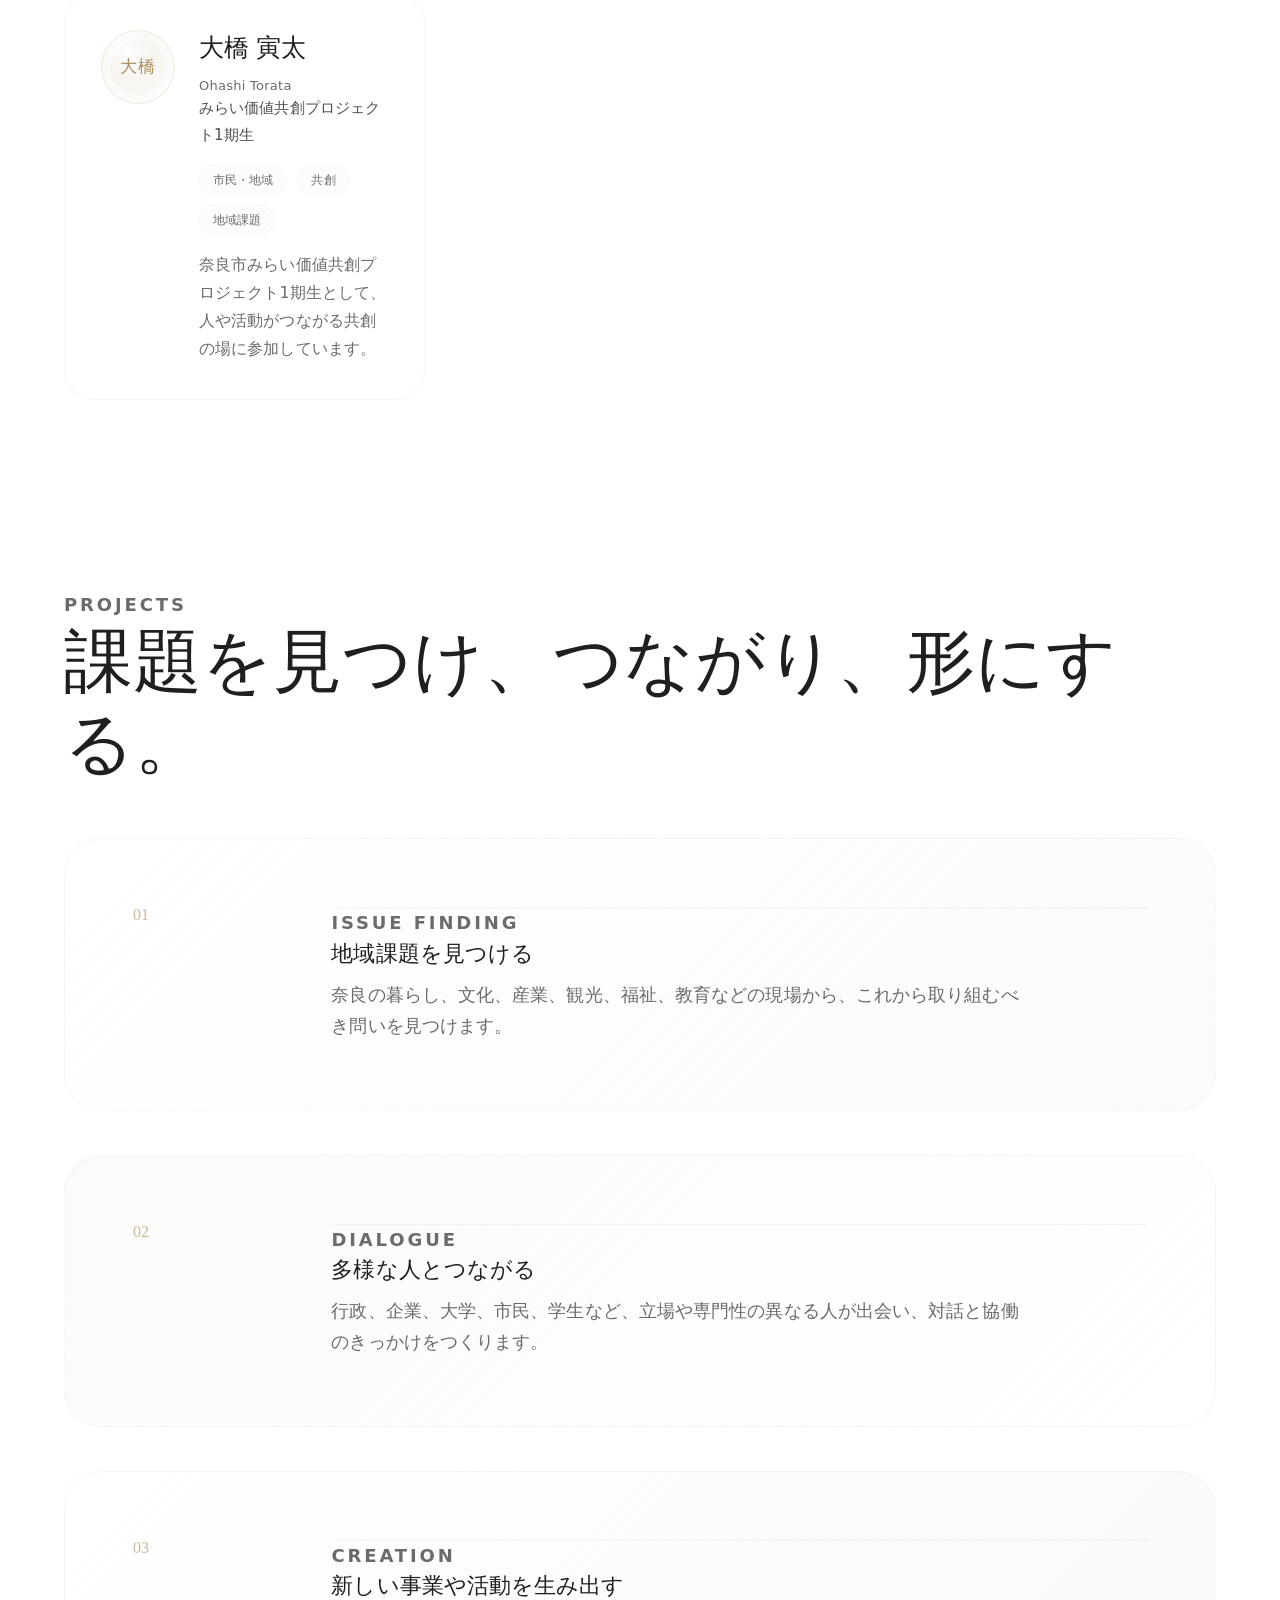
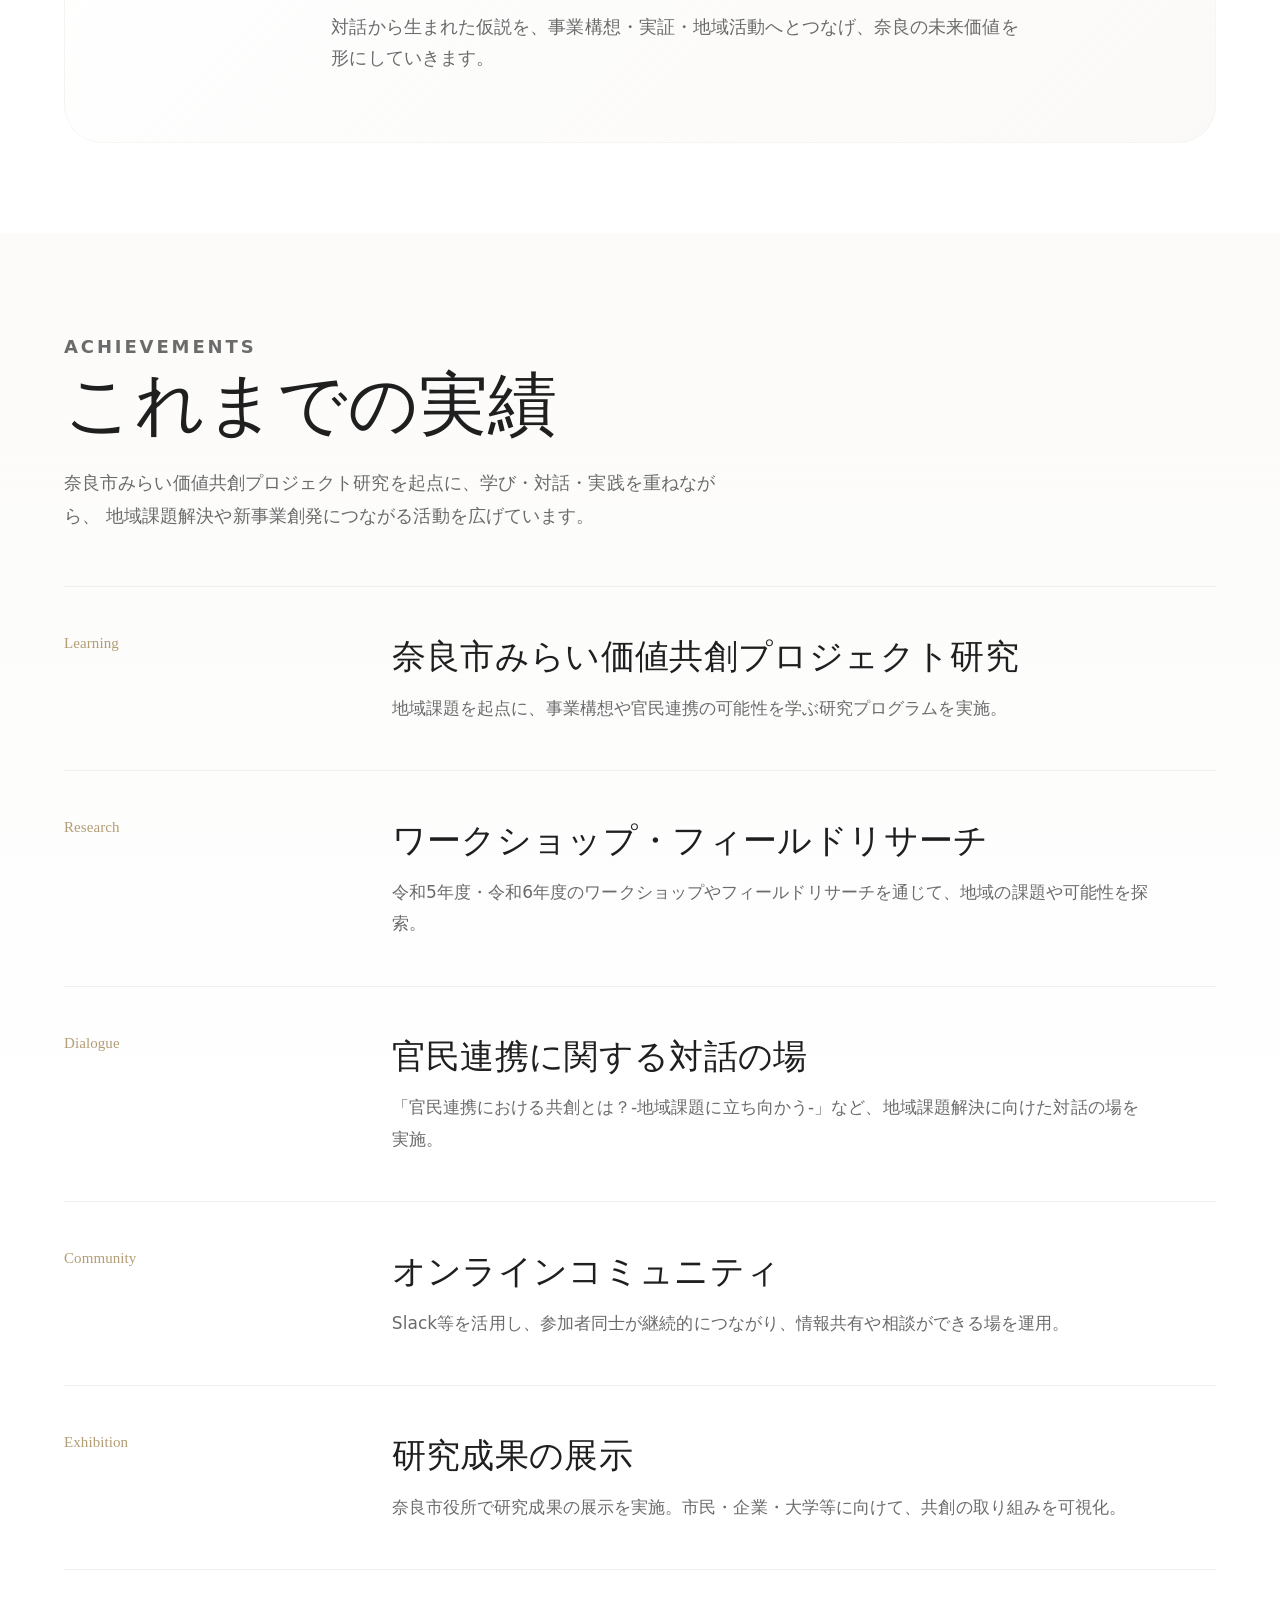
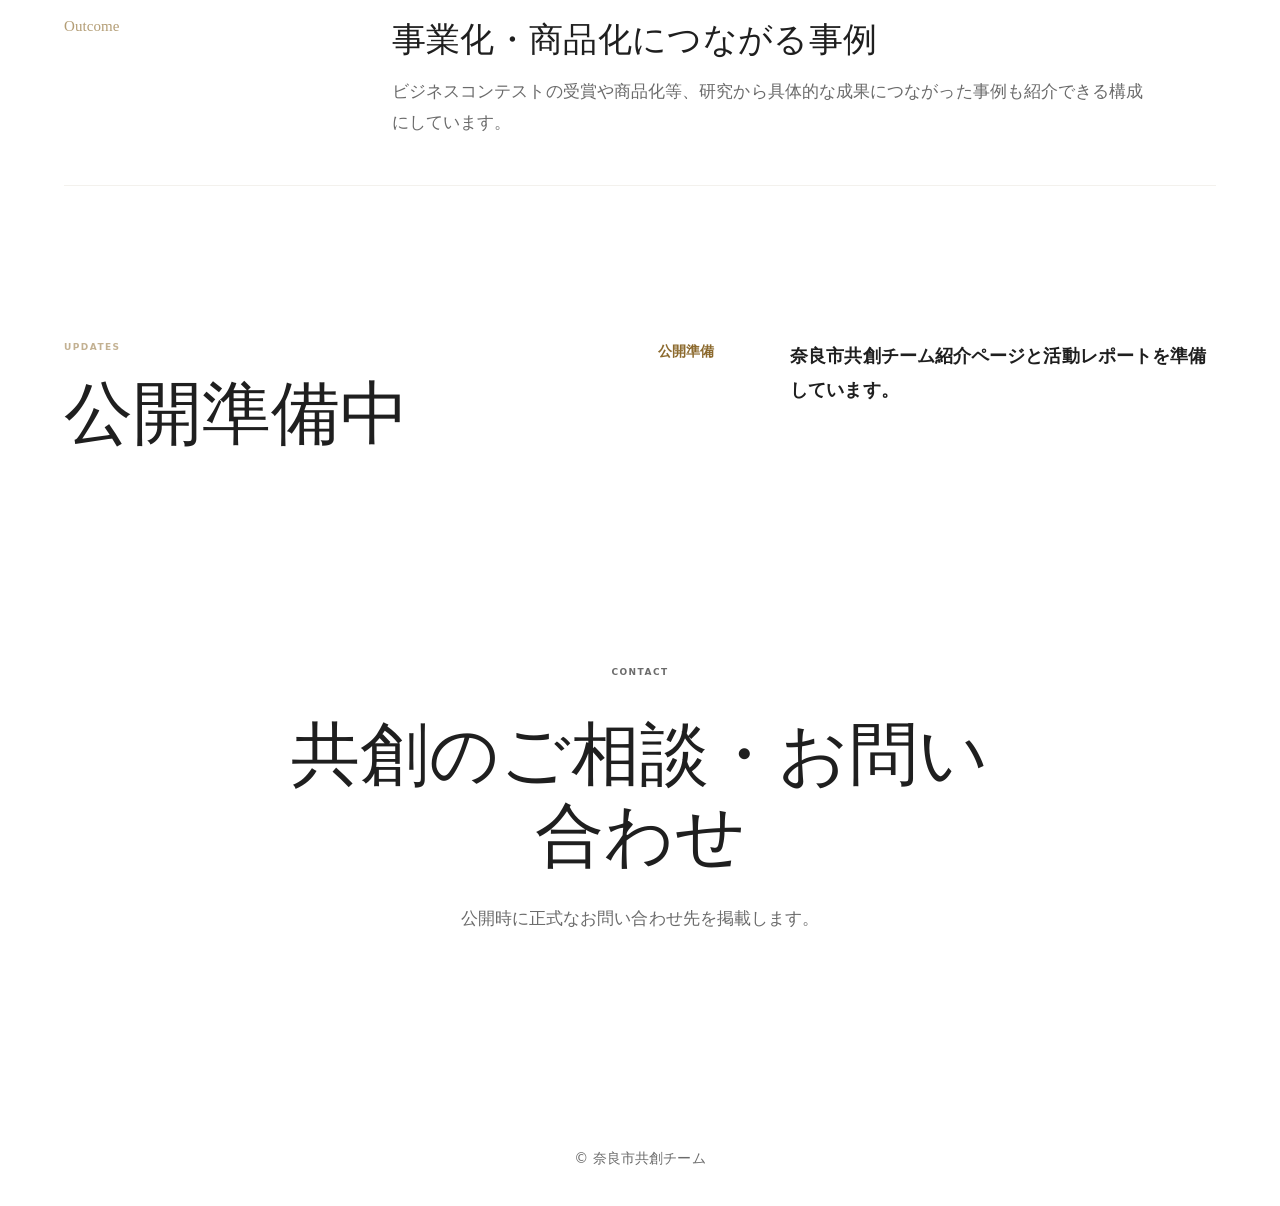
==== commit 0ff9856a: "Add files via upload" ====
--- a/index.html
+++ b/index.html
@@ -39,6 +39,7 @@
       <a href="#about">About</a>
       <a href="#members">Members</a>
       <a href="#projects">Projects</a>
+      <a href="#achievements">Achievements</a>
       <a href="#news">News</a>
       <a href="#contact">Contact</a>
     </nav>
@@ -101,27 +102,6 @@
           地域課題、新事業創発、学生のまちとしての可能性を共に探ります。
         </p>
       </div>
-      <div class="member-tools" aria-label="メンバー検索と絞り込み">
-        <div class="member-filters">
-          <label>
-            <span>セクター</span>
-            <select id="sector-filter">
-              <option value="all">すべて</option>
-            </select>
-          </label>
-          <label>
-            <span>関心領域</span>
-            <select id="interest-filter">
-              <option value="all">すべて</option>
-            </select>
-          </label>
-          <label class="search-label">
-            <span>キーワード検索</span>
-            <input id="member-search" type="search" placeholder="例: 官民連携、文化資源、学生">
-          </label>
-        </div>
-      </div>
-      <p class="member-result" id="member-result" aria-live="polite"></p>
       <ul class="member-grid" id="member-grid"></ul>
     </section>
 
@@ -148,6 +128,61 @@
           <p class="project-meta">Creation</p>
           <h3>新しい事業や活動を生み出す</h3>
           <p>対話から生まれた仮説を、事業構想・実証・地域活動へとつなげ、奈良の未来価値を形にしていきます。</p>
+        </article>
+      </div>
+    </section>
+
+    <section class="section achievements" id="achievements">
+      <div class="section-heading">
+        <p class="section-label">Achievements</p>
+        <h2>これまでの実績</h2>
+        <p>
+          奈良市みらい価値共創プロジェクト研究を起点に、学び・対話・実践を重ねながら、
+          地域課題解決や新事業創発につながる活動を広げています。
+        </p>
+      </div>
+      <div class="achievement-list" aria-label="これまでの実績">
+        <article class="achievement-item">
+          <span class="achievement-mark">Learning</span>
+          <div>
+            <h3>奈良市みらい価値共創プロジェクト研究</h3>
+            <p>地域課題を起点に、事業構想や官民連携の可能性を学ぶ研究プログラムを実施。</p>
+          </div>
+        </article>
+        <article class="achievement-item">
+          <span class="achievement-mark">Research</span>
+          <div>
+            <h3>ワークショップ・フィールドリサーチ</h3>
+            <p>令和5年度・令和6年度のワークショップやフィールドリサーチを通じて、地域の課題や可能性を探索。</p>
+          </div>
+        </article>
+        <article class="achievement-item">
+          <span class="achievement-mark">Dialogue</span>
+          <div>
+            <h3>官民連携に関する対話の場</h3>
+            <p>「官民連携における共創とは？-地域課題に立ち向かう-」など、地域課題解決に向けた対話の場を実施。</p>
+          </div>
+        </article>
+        <article class="achievement-item">
+          <span class="achievement-mark">Community</span>
+          <div>
+            <h3>オンラインコミュニティ</h3>
+            <p>Slack等を活用し、参加者同士が継続的につながり、情報共有や相談ができる場を運用。</p>
+          </div>
+        </article>
+        <article class="achievement-item">
+          <span class="achievement-mark">Exhibition</span>
+          <div>
+            <h3>研究成果の展示</h3>
+            <p>奈良市役所で研究成果の展示を実施。市民・企業・大学等に向けて、共創の取り組みを可視化。</p>
+          </div>
+        </article>
+        <article class="achievement-item">
+          <span class="achievement-mark">Outcome</span>
+          <div>
+            <h3>事業化・商品化につながる事例</h3>
+            <p>ビジネスコンテストの受賞や商品化等、研究から具体的な成果につながった事例も紹介できる構成にしています。</p>
+          </div>
         </article>
       </div>
     </section>
--- a/style.css
+++ b/style.css
@@ -428,6 +428,7 @@
 
 .about,
 .projects,
+.achievements,
 .contact {
   background: var(--bg);
 }
@@ -445,6 +446,14 @@
 .projects {
   padding-top: clamp(64px, 6vw, 92px);
   padding-bottom: clamp(72px, 7vw, 100px);
+}
+
+.achievements {
+  padding-top: clamp(62px, 6vw, 88px);
+  padding-bottom: clamp(70px, 7vw, 96px);
+  background:
+    linear-gradient(180deg, rgba(247, 245, 242, 0.42), rgba(255, 255, 255, 0) 58%),
+    var(--bg);
 }
 
 .news {
@@ -461,6 +470,7 @@
 .section-heading,
 .project-grid,
 .member-grid,
+.achievement-list,
 .contact-panel {
   max-width: var(--max);
   margin: 0 auto;
@@ -499,75 +509,12 @@
   line-height: 1.8;
 }
 
-.member-tools {
-  display: grid;
-  max-width: var(--max);
-  margin: -20px auto 34px;
-}
-
-.member-filters {
-  display: grid;
-  grid-template-columns: 190px 220px minmax(260px, 1fr);
-  gap: 16px;
-  padding: 18px;
-  background: rgba(250, 249, 247, 0.44);
-  border: 1px solid rgba(229, 224, 216, 0.28);
-  border-radius: 28px;
-}
-
-.member-filters label {
-  display: grid;
-  gap: 8px;
-  color: var(--muted);
-  font-size: 12px;
-  font-weight: 600;
-}
-
-.member-filters select,
-.member-filters input {
-  width: 100%;
-  min-height: 46px;
-  padding: 0 14px;
-  background: rgba(255, 255, 255, 0.82);
-  border: 1px solid rgba(229, 224, 216, 0.34);
-  border-radius: 16px;
-  color: var(--text);
-  font: inherit;
-  font-size: 15px;
-}
-
-.member-filters select:focus,
-.member-filters input:focus {
-  border-color: var(--action);
-  outline: 2px solid rgba(140, 106, 46, 0.16);
-  outline-offset: 0;
-}
-
-.member-result {
-  max-width: var(--max);
-  margin: 0 auto 16px;
-  color: var(--muted);
-  font-size: 14px;
-  transition: opacity 0.26s ease, transform 0.26s ease;
-}
-
-.member-result.is-updating {
-  opacity: 0.45;
-  transform: translateY(2px);
-}
-
 .member-grid {
   display: grid;
   grid-template-columns: repeat(auto-fit, minmax(300px, 1fr));
   gap: clamp(24px, 3vw, 34px);
   padding: 0;
   list-style: none;
-  transition: opacity 0.26s ease, transform 0.26s ease;
-}
-
-.member-grid.is-updating {
-  opacity: 0.42;
-  transform: translateY(2px);
 }
 
 .member-item {
@@ -827,6 +774,42 @@
   max-width: 690px;
 }
 
+.achievement-list {
+  display: grid;
+  gap: 0;
+  border-top: 1px solid rgba(229, 224, 216, 0.46);
+}
+
+.achievement-item {
+  display: grid;
+  grid-template-columns: minmax(128px, 0.32fr) minmax(0, 1fr);
+  gap: clamp(28px, 5vw, 72px);
+  padding: clamp(30px, 4vw, 46px) 0;
+  border-bottom: 1px solid rgba(229, 224, 216, 0.46);
+}
+
+.achievement-mark {
+  color: rgba(140, 106, 46, 0.66);
+  font-family: var(--serif);
+  font-size: 15px;
+  line-height: 1.4;
+}
+
+.achievement-item h3 {
+  margin-bottom: 12px;
+  font-size: clamp(25px, 3vw, 34px);
+  line-height: 1.4;
+  letter-spacing: 0.01em;
+}
+
+.achievement-item p {
+  max-width: 760px;
+  margin: 0;
+  color: var(--muted);
+  font-size: 17px;
+  line-height: 1.85;
+}
+
 .news-list {
   border-top: 0;
 }
@@ -973,6 +956,11 @@
     padding-bottom: clamp(62px, 9vw, 84px);
   }
 
+  .achievements {
+    padding-top: clamp(54px, 8vw, 74px);
+    padding-bottom: clamp(58px, 9vw, 80px);
+  }
+
   .news {
     padding-top: clamp(48px, 7vw, 66px);
     padding-bottom: clamp(44px, 7vw, 62px);
@@ -1016,13 +1004,11 @@
     left: calc(clamp(42px, 6vw, 68px) + 76px + clamp(48px, 8vw, 116px));
   }
 
-  .member-filters {
-    grid-template-columns: 1fr 1fr;
-  }
-
-  .search-label {
-    grid-column: 1 / -1;
-  }
+  .achievement-item {
+    grid-template-columns: 1fr;
+    gap: 12px;
+  }
+
 }
 
 @media (max-width: 640px) {
@@ -1058,6 +1044,11 @@
   .projects {
     padding-top: 56px;
     padding-bottom: 64px;
+  }
+
+  .achievements {
+    padding-top: 54px;
+    padding-bottom: 58px;
   }
 
   .news {
@@ -1141,14 +1132,6 @@
 
   .project-meta {
     margin-top: 0;
-  }
-
-  .member-filters {
-    grid-template-columns: 1fr;
-  }
-
-  .search-label {
-    grid-column: auto;
   }
 
   .member-card {
@@ -1180,12 +1163,6 @@
     opacity: 1;
     transform: none;
     transition: none;
-  }
-
-  .member-grid.is-updating,
-  .member-result.is-updating {
-    opacity: 1;
-    transform: none;
   }
 
   .member-card:hover,
@@ -1234,8 +1211,7 @@
 
   .site-nav,
   .nav-toggle,
-  .hero-actions,
-  .member-tools {
+  .hero-actions {
     display: none;
   }
 
@@ -1251,7 +1227,8 @@
 
   .about,
   .members,
-  .projects {
+  .projects,
+  .achievements {
     padding-top: 56px;
     padding-bottom: 64px;
   }
